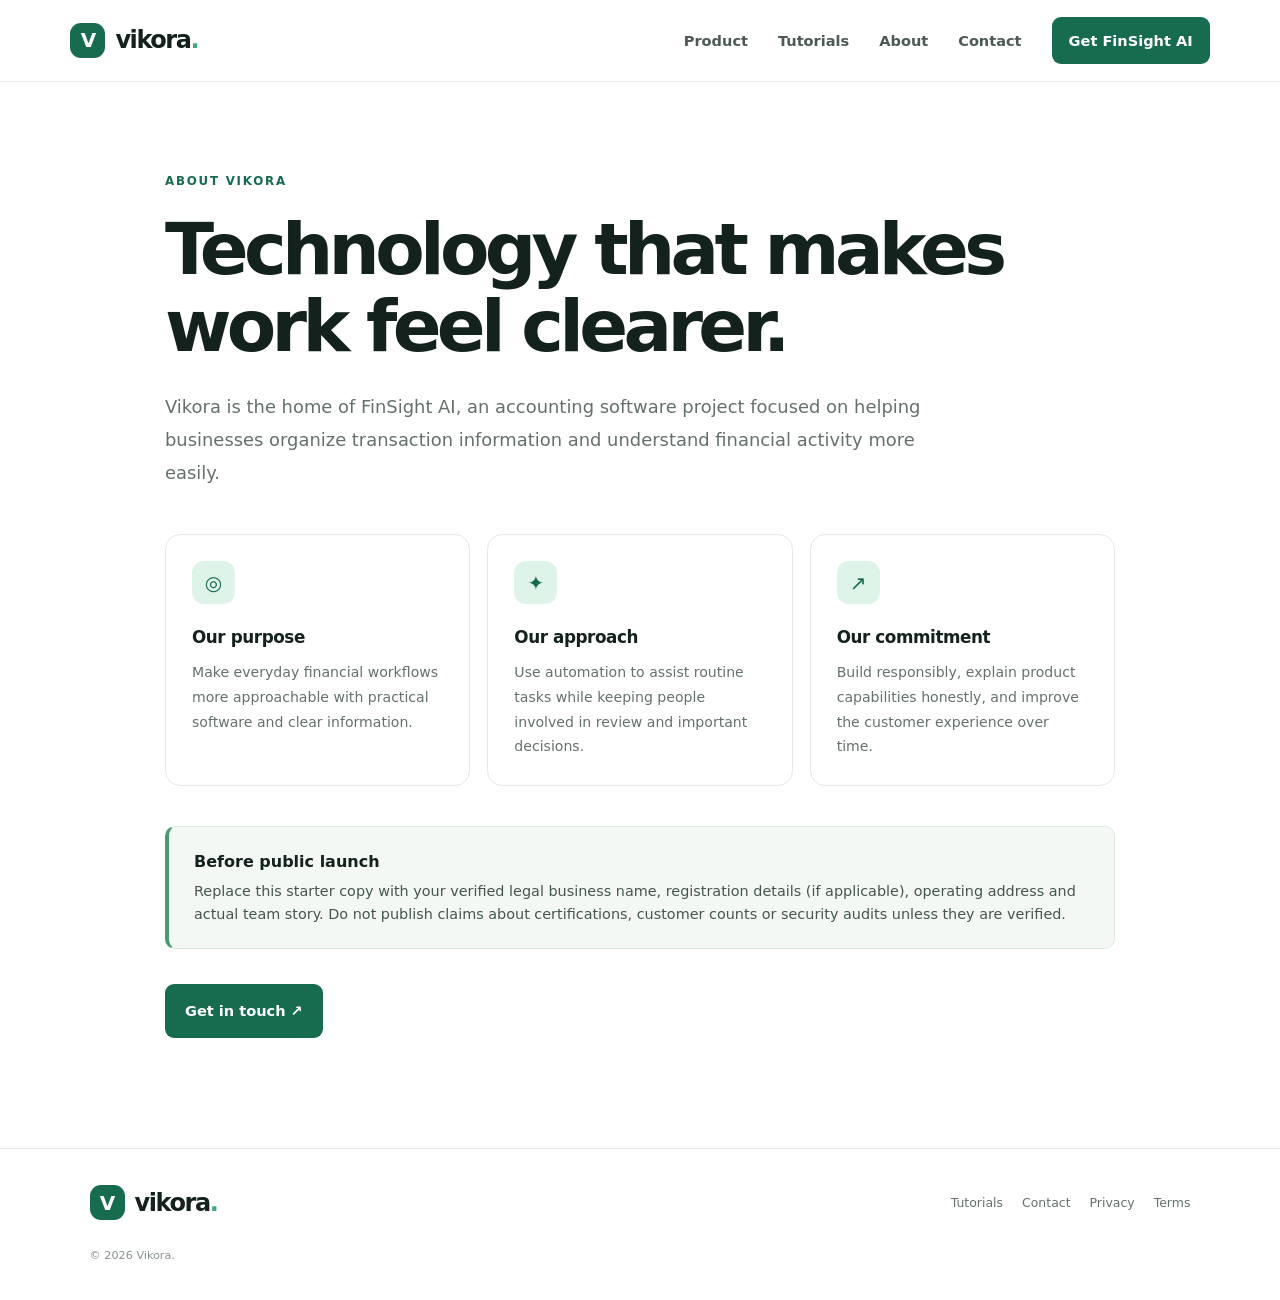
==== about.html @ 1344804c "Add files via upload" ====
<!doctype html><html lang="en"><head><meta charset="utf-8"><meta name="viewport" content="width=device-width,initial-scale=1"><title>About Vikora</title><link rel="stylesheet" href="styles.css"></head><body>
<header class="site-header"><a class="brand" href="index.html"><span class="brand-mark">V</span><span>vikora<span class="brand-dot">.</span></span></a><button class="menu-toggle" aria-label="Toggle navigation" aria-expanded="false">☰</button><nav class="nav"><a href="index.html#product">Product</a><a href="tutorial.html">Tutorials</a><a href="about.html">About</a><a href="contact.html">Contact</a><a class="nav-cta" href="index.html#download">Get FinSight AI</a></nav></header>
<main class="inner-page"><p class="eyebrow">ABOUT VIKORA</p><h1>Technology that makes work feel clearer.</h1><p class="lead">Vikora is the home of FinSight AI, an accounting software project focused on helping businesses organize transaction information and understand financial activity more easily.</p>
<div class="inner-grid"><article class="feature-card"><span class="feature-icon">◎</span><h3>Our purpose</h3><p>Make everyday financial workflows more approachable with practical software and clear information.</p></article><article class="feature-card"><span class="feature-icon">✦</span><h3>Our approach</h3><p>Use automation to assist routine tasks while keeping people involved in review and important decisions.</p></article><article class="feature-card"><span class="feature-icon">↗</span><h3>Our commitment</h3><p>Build responsibly, explain product capabilities honestly, and improve the customer experience over time.</p></article></div>
<div class="notice"><strong>Before public launch</strong><p>Replace this starter copy with your verified legal business name, registration details (if applicable), operating address and actual team story. Do not publish claims about certifications, customer counts or security audits unless they are verified.</p></div><a class="button primary" href="contact.html">Get in touch ↗</a></main><footer class="footer"><a class="brand" href="index.html"><span class="brand-mark">V</span><span>vikora<span class="brand-dot">.</span></span></a><div class="footer-links"><a href="tutorial.html">Tutorials</a><a href="contact.html">Contact</a><a href="privacy.html">Privacy</a><a href="terms.html">Terms</a></div><small>© <span id="year"></span> Vikora.</small></footer><script src="script.js"></script></body></html>
---- styles.css ----
:root{--ink:#14221e;--muted:#64716b;--green:#176c50;--mint:#dff4e9;--cream:#f8faf7;--line:#e3e9e4;--white:#fff;--gold:#f0c879}*{box-sizing:border-box}html{scroll-behavior:smooth}body{margin:0;font-family:Inter,ui-sans-serif,system-ui,-apple-system,BlinkMacSystemFont,"Segoe UI",sans-serif;color:var(--ink);background:#fff;line-height:1.6}a{color:inherit;text-decoration:none}.site-header{height:82px;display:flex;align-items:center;justify-content:space-between;padding:0 max(5.5vw,24px);border-bottom:1px solid #edf0ed;background:#fff;position:sticky;top:0;z-index:10}.brand{display:flex;align-items:center;gap:10px;font-weight:800;font-size:1.5rem;letter-spacing:-.06em}.brand-mark{width:35px;height:35px;background:var(--green);color:white;border-radius:11px;display:grid;place-items:center;font-size:1.25rem;letter-spacing:-.05em}.brand-dot{color:#45a77c}.nav{display:flex;align-items:center;gap:30px;font-size:.91rem;font-weight:600}.nav>a:not(.nav-cta){color:#4c5a53}.nav>a:hover,.footer-links a:hover{color:var(--green)}.nav-cta{background:var(--green);color:white;padding:12px 17px;border-radius:9px}.menu-toggle{display:none;border:0;background:none;font-size:1.5rem}.hero{padding:88px max(7vw,24px) 78px;display:grid;grid-template-columns:1.08fr .92fr;gap:6vw;align-items:center;background:radial-gradient(ellipse at 80% 20%,#eaf7ef 0,transparent 46%),linear-gradient(130deg,#fff 40%,#f7fbf7)}.eyebrow{font-size:.74rem;letter-spacing:.15em;font-weight:800;color:var(--green);margin:0 0 20px}.live-dot{display:inline-block;width:7px;height:7px;background:#4cb27e;border-radius:50%;margin-right:8px;box-shadow:0 0 0 4px #dff4e9}.hero h1{font-size:clamp(2.8rem,5vw,4.8rem);line-height:1.06;letter-spacing:-.065em;margin:0 0 25px;max-width:700px}.hero h1 span{color:var(--green)}.hero-text{font-size:1.08rem;color:var(--muted);max-width:590px;line-height:1.8}.hero-actions,.download-actions{display:flex;gap:12px;flex-wrap:wrap;margin:30px 0}.button{display:inline-flex;align-items:center;justify-content:center;gap:12px;border:1px solid transparent;padding:14px 19px;border-radius:9px;font-size:.91rem;font-weight:750;cursor:pointer;font-family:inherit}.primary{background:var(--green);color:#fff}.primary:hover,.nav-cta:hover{background:#10553e}.secondary{border-color:#d7e0d9;background:#fff;color:var(--ink)}.trust-row{display:flex;gap:18px;flex-wrap:wrap;font-size:.78rem;color:#64716b;margin-top:36px}.dashboard-wrap{position:relative;max-width:550px;width:100%;justify-self:center}.dashboard{padding:27px;border:1px solid #e0e9e2;background:rgba(255,255,255,.95);border-radius:22px;box-shadow:0 28px 70px #153c2515}.dash-top{display:flex;justify-content:space-between;align-items:flex-start;margin-bottom:23px}.dash-kicker{font-size:.62rem;color:#6c7a72;letter-spacing:.13em;font-weight:800}.dash-top h3{margin:5px 0 0;font-size:1.3rem;letter-spacing:-.04em}.dash-chip{font-size:.65rem;color:#68786f;background:#f0f5f1;border-radius:20px;padding:6px 9px}.metric-grid{display:grid;grid-template-columns:1fr 1fr;gap:13px}.metric{padding:17px;border:1px solid var(--line);border-radius:13px}.metric small,.metric em{display:block;color:var(--muted);font-size:.72rem}.metric strong{display:block;font-size:1.45rem;letter-spacing:-.04em;margin:7px 0}.metric em{font-style:normal;color:#47966e;font-size:.65rem}.chart-card{margin-top:15px;padding:17px;border:1px solid var(--line);border-radius:13px}.chart-heading{display:flex;justify-content:space-between;font-size:.78rem}.chart-heading span{color:var(--muted);font-size:.68rem}.bars{height:120px;display:flex;align-items:end;gap:12px;padding:12px 6px 0;border-bottom:1px solid var(--line)}.bars i{flex:1;border-radius:5px 5px 0 0;background:linear-gradient(#6fc49a,#d8f0e1);min-width:9px}.months{display:flex;justify-content:space-between;color:#88948d;font-size:.58rem;padding-top:7px}.review-row{display:flex;align-items:center;gap:12px;margin-top:14px;padding:14px;background:#f4faf6;border-radius:12px}.review-icon{width:30px;height:30px;display:grid;place-items:center;background:#d9f2e4;color:var(--green);border-radius:9px}.review-row strong,.review-row small{display:block}.review-row strong{font-size:.78rem}.review-row small{font-size:.66rem;color:var(--muted)}.arrow{margin-left:auto;color:var(--green)}.floating-note{position:absolute;right:-18px;bottom:27px;background:white;padding:13px 17px;display:flex;align-items:center;gap:11px;border-radius:13px;box-shadow:0 15px 35px #173c251a;border:1px solid var(--line)}.note-icon{background:#f8edcf;color:#9c7420;border-radius:9px;padding:8px}.floating-note strong,.floating-note small{display:block}.floating-note strong{font-size:.72rem}.floating-note small{font-size:.64rem;color:var(--muted)}.logo-strip{padding:25px 7vw;border-top:1px solid var(--line);border-bottom:1px solid var(--line);display:flex;justify-content:space-between;gap:25px;align-items:center;color:#64716b}.logo-strip>span{font-size:.65rem;letter-spacing:.13em;font-weight:800}.logo-strip>div{font-size:.88rem}.logo-strip b{padding:0 10px;color:#8bb9a0}.section{padding:100px max(7vw,24px)}.section-heading{text-align:center;max-width:720px;margin:0 auto 48px}.section-heading h2,.how-inner h2,.download-card h2{font-size:clamp(2rem,3.5vw,3.2rem);line-height:1.12;letter-spacing:-.055em;margin:0 0 18px}.section-heading>p:last-child{color:var(--muted);max-width:590px;margin:auto}.feature-grid{display:grid;grid-template-columns:repeat(4,1fr);gap:17px;max-width:1200px;margin:auto}.feature-card{padding:26px;border:1px solid var(--line);border-radius:15px;background:#fff}.feature-icon{width:43px;height:43px;display:grid;place-items:center;background:var(--mint);color:var(--green);border-radius:12px;font-size:1.25rem}.feature-card h3{font-size:1.05rem;margin:20px 0 9px;letter-spacing:-.025em}.feature-card p{font-size:.88rem;color:var(--muted);margin:0;line-height:1.75}.how-section{background:var(--cream);padding:90px max(7vw,24px)}.how-inner{max-width:1100px;margin:auto;display:grid;grid-template-columns:1fr 1fr;gap:10vw;align-items:center}.muted{color:var(--muted);line-height:1.8}.text-link{display:inline-block;margin-top:15px;color:var(--green);font-weight:800;font-size:.9rem}.steps{display:grid;gap:0}.step{display:flex;gap:20px;padding:23px 0;border-bottom:1px solid #dfe7e0}.step:first-child{border-top:1px solid #dfe7e0}.step>span{font-size:.75rem;font-weight:850;color:var(--green);padding-top:4px}.step h3{margin:0 0 5px;font-size:1.03rem}.step p{margin:0;color:var(--muted);font-size:.87rem}.download-section{padding:90px max(7vw,24px)}.download-card{max-width:1150px;margin:auto;background:#102e24;color:white;border-radius:22px;padding:55px;display:grid;grid-template-columns:1.4fr .6fr;gap:30px;align-items:center;overflow:hidden}.download-card .eyebrow{color:#9ee1bb}.download-card h2{max-width:600px}.download-card p:not(.eyebrow){color:#c6d9ce;max-width:590px}.download-card .secondary{background:transparent;color:white;border-color:#527364}.disclaimer{display:block;color:#a9c2b4;font-size:.72rem;max-width:590px}.download-symbol{text-align:center}.symbol-ring{width:130px;height:130px;border:1px solid #4b7662;border-radius:36px;display:grid;place-items:center;font-size:4rem;font-weight:800;letter-spacing:-.1em;margin:auto;position:relative;background:linear-gradient(145deg,#1d503d,#14392b)}.symbol-ring span{position:absolute;font-size:1.4rem;color:var(--gold);right:12px;top:8px}.download-symbol p{font-size:.68rem;letter-spacing:.16em;font-weight:800;margin:19px 0 0}.download-symbol small{color:#b6cec0}.cta-strip{padding:38px max(7vw,24px);background:#e5f5eb;display:flex;align-items:center;justify-content:space-between;gap:25px}.cta-strip h2{margin:0 0 6px;font-size:1.5rem;letter-spacing:-.04em}.cta-strip p{margin:0;color:var(--muted);font-size:.9rem}.light{background:white;border-color:#d4e5d9}.footer{padding:35px max(7vw,24px);display:flex;align-items:center;gap:25px;flex-wrap:wrap;border-top:1px solid var(--line)}.footer p{color:var(--muted);font-size:.78rem;margin:0}.footer-links{display:flex;gap:19px;margin-left:auto;font-size:.78rem;color:var(--muted)}.footer>small{width:100%;color:#87928b;font-size:.7rem}.inner-page{max-width:1000px;margin:auto;padding:90px 25px 110px;min-height:65vh}.inner-page h1{font-size:clamp(2.7rem,6vw,4.5rem);line-height:1.07;letter-spacing:-.065em;max-width:850px;margin:0 0 25px}.lead{font-size:1.12rem;line-height:1.85;color:var(--muted);max-width:790px;margin-bottom:45px}.inner-grid{display:grid;grid-template-columns:repeat(3,1fr);gap:17px;margin:40px 0}.notice{padding:22px 25px;background:#f3f8f4;border:1px solid #dce9df;border-left:4px solid #4a9a70;border-radius:10px;margin:35px 0;color:#45564c}.notice strong{color:var(--ink)}.notice p{margin:6px 0 0;font-size:.9rem}.tutorial-list{display:grid;gap:0;margin-top:45px}.tutorial-item{display:grid;grid-template-columns:65px 1fr;gap:25px;padding:30px 0;border-bottom:1px solid var(--line)}.tutorial-number{font-weight:850;font-size:1.1rem;color:var(--green)}.tutorial-item h2,.legal h2{margin:0 0 10px;font-size:1.35rem;letter-spacing:-.035em}.tutorial-item p,.tutorial-item li,.legal p{color:var(--muted);font-size:.94rem;line-height:1.8}.tutorial-item p{margin:0 0 10px}.contact-layout{display:grid;grid-template-columns:1fr .8fr;gap:8vw;max-width:1150px}.contact-detail{display:flex;gap:15px;align-items:center;margin:30px 0}.contact-detail>span{padding:12px;background:var(--mint);color:var(--green);border-radius:10px}.contact-detail p{margin:3px 0 0;color:var(--muted);font-size:.85rem}.contact-form{padding:28px;border:1px solid var(--line);border-radius:16px;box-shadow:0 10px 35px #152c1908;display:flex;flex-direction:column;gap:9px}.contact-form label{font-size:.83rem;font-weight:750;margin-top:8px}.contact-form input,.contact-form select,.contact-form textarea{width:100%;padding:12px;border:1px solid #d8e1da;border-radius:8px;font:inherit;background:white;color:var(--ink)}.contact-form input:focus,.contact-form select:focus,.contact-form textarea:focus{outline:2px solid #9ad3b2;border-color:var(--green)}.contact-form .button{margin-top:12px}.form-note{font-size:.72rem;color:var(--muted);margin:4px 0}.legal{max-width:850px}.legal h2{margin-top:32px}.legal p{margin-bottom:15px}@media(max-width:900px){.hero{grid-template-columns:1fr;padding-top:65px}.dashboard-wrap{margin-top:15px}.feature-grid{grid-template-columns:repeat(2,1fr)}.logo-strip{align-items:flex-start;flex-direction:column}.how-inner{gap:45px}.download-card{padding:38px;grid-template-columns:1fr .5fr}.contact-layout{gap:35px}}@media(max-width:650px){.site-header{height:70px}.menu-toggle{display:block}.nav{display:none;position:absolute;top:69px;left:0;right:0;padding:20px 24px;background:#fff;border-bottom:1px solid var(--line);flex-direction:column;align-items:stretch;gap:18px}.nav.open{display:flex}.nav-cta{text-align:center}.hero{padding:55px 22px}.hero h1{font-size:2.7rem}.trust-row{gap:10px;flex-direction:column}.dashboard{padding:17px}.floating-note{right:0;bottom:-24px}.section,.how-section,.download-section{padding:65px 22px}.feature-grid,.inner-grid{grid-template-columns:1fr}.how-inner{grid-template-columns:1fr}.download-card{padding:28px;grid-template-columns:1fr}.download-symbol{display:none}.cta-strip{align-items:flex-start;flex-direction:column;padding:30px 22px}.footer{padding:28px 22px}.footer-links{margin-left:0;flex-wrap:wrap}.inner-page{padding:60px 22px 75px}.inner-page h1{font-size:2.8rem}.contact-layout{grid-template-columns:1fr}.tutorial-item{grid-template-columns:35px 1fr;gap:12px}.metric strong{font-size:1.2rem}}
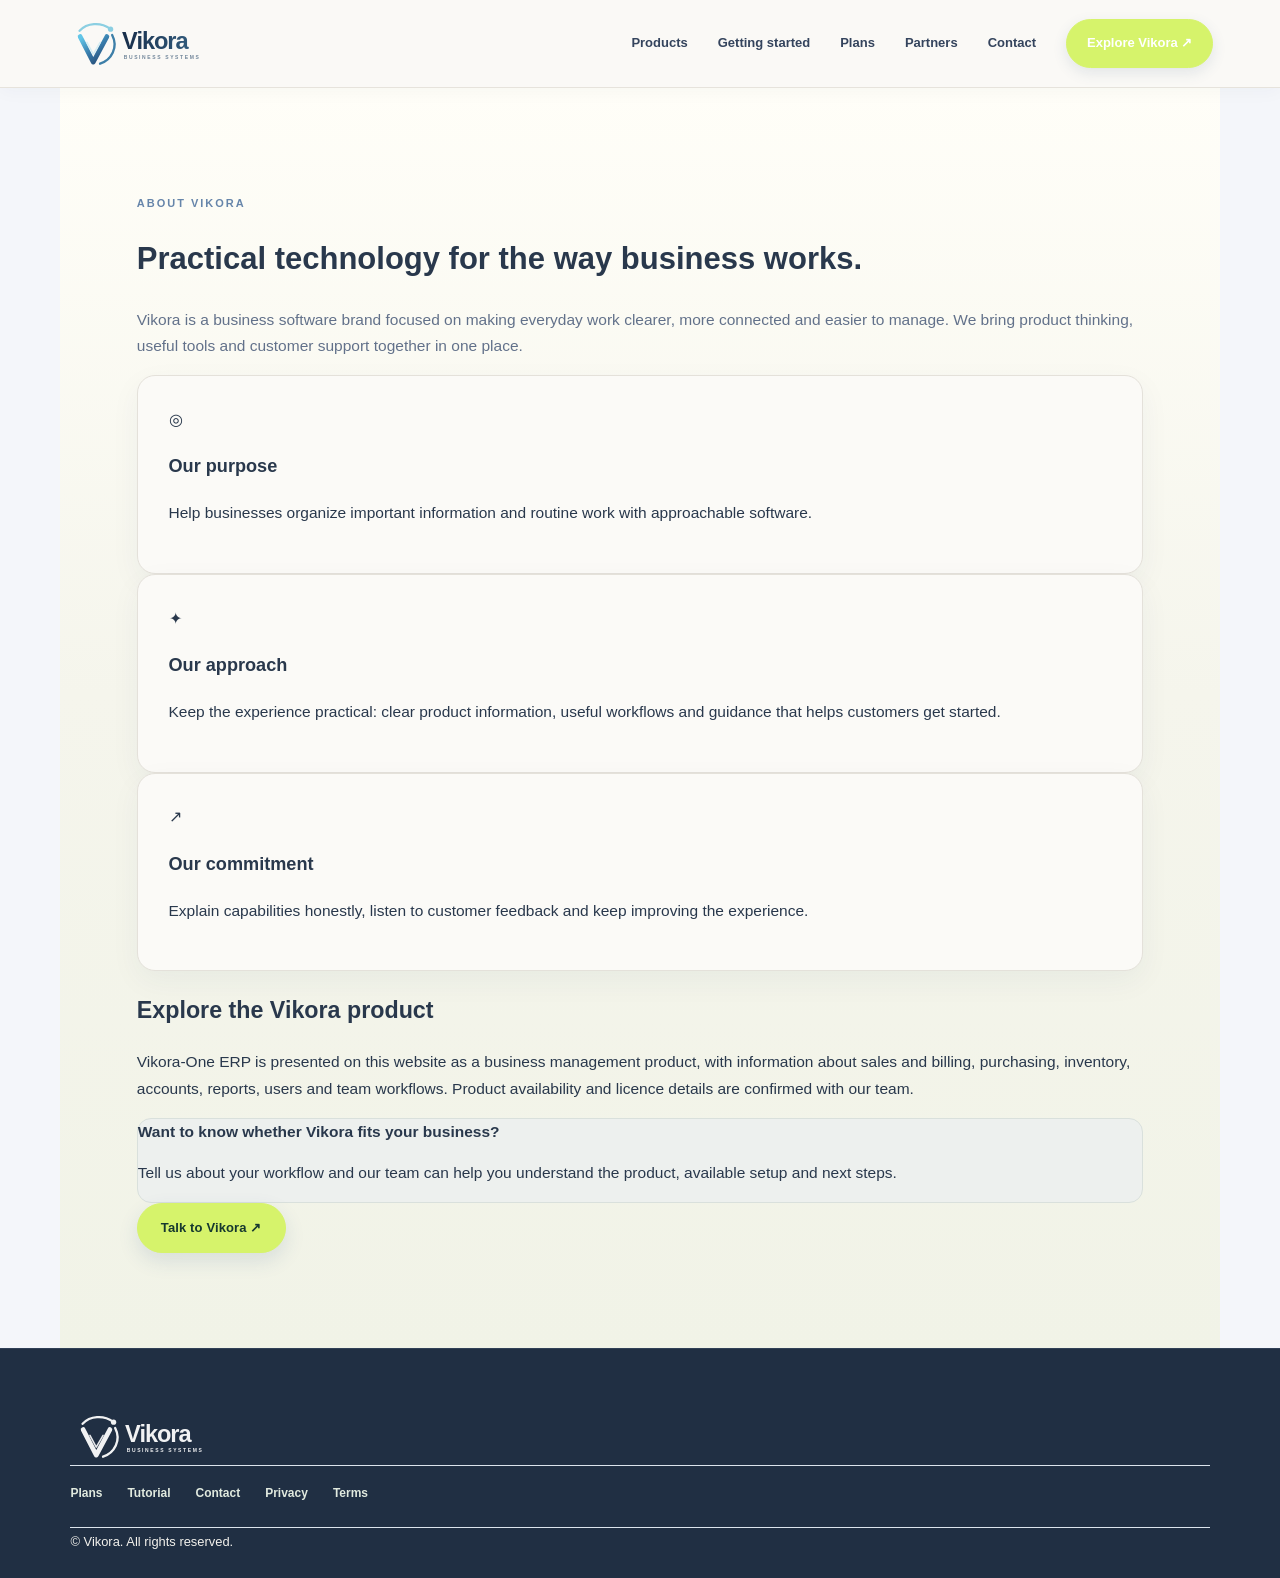
==== commit 6d384364: "Complete Vikora public About page" ====
--- a/about.html
+++ b/about.html
@@ -1,5 +1 @@
-<!doctype html><html lang="en"><head><meta charset="utf-8"><meta name="viewport" content="width=device-width,initial-scale=1"><title>About Vikora</title><link rel="stylesheet" href="styles.css"></head><body>
-<header class="site-header"><a class="brand" href="index.html"><span class="brand-mark">V</span><span>vikora<span class="brand-dot">.</span></span></a><button class="menu-toggle" aria-label="Toggle navigation" aria-expanded="false">☰</button><nav class="nav"><a href="index.html#product">Product</a><a href="tutorial.html">Tutorials</a><a href="about.html">About</a><a href="contact.html">Contact</a><a class="nav-cta" href="index.html#download">Get FinSight AI</a></nav></header>
-<main class="inner-page"><p class="eyebrow">ABOUT VIKORA</p><h1>Technology that makes work feel clearer.</h1><p class="lead">Vikora is the home of FinSight AI, an accounting software project focused on helping businesses organize transaction information and understand financial activity more easily.</p>
-<div class="inner-grid"><article class="feature-card"><span class="feature-icon">◎</span><h3>Our purpose</h3><p>Make everyday financial workflows more approachable with practical software and clear information.</p></article><article class="feature-card"><span class="feature-icon">✦</span><h3>Our approach</h3><p>Use automation to assist routine tasks while keeping people involved in review and important decisions.</p></article><article class="feature-card"><span class="feature-icon">↗</span><h3>Our commitment</h3><p>Build responsibly, explain product capabilities honestly, and improve the customer experience over time.</p></article></div>
-<div class="notice"><strong>Before public launch</strong><p>Replace this starter copy with your verified legal business name, registration details (if applicable), operating address and actual team story. Do not publish claims about certifications, customer counts or security audits unless they are verified.</p></div><a class="button primary" href="contact.html">Get in touch ↗</a></main><footer class="footer"><a class="brand" href="index.html"><span class="brand-mark">V</span><span>vikora<span class="brand-dot">.</span></span></a><div class="footer-links"><a href="tutorial.html">Tutorials</a><a href="contact.html">Contact</a><a href="privacy.html">Privacy</a><a href="terms.html">Terms</a></div><small>© <span id="year"></span> Vikora.</small></footer><script src="script.js"></script></body></html>+<!doctype html><html lang="en"><head><meta charset="utf-8"><meta name="viewport" content="width=device-width,initial-scale=1"><meta name="theme-color" content="#101D36"><meta name="description" content="Learn about Vikora, our business software vision, products and customer-first approach."><title>About Vikora | Business Software</title><link rel="icon" type="image/svg+xml" href="images/favicon.svg"><link rel="stylesheet" href="styles.css"></head><body><header class="site-header"><a class="brand brand-image" href="index.html" aria-label="Vikora home"><img src="images/vikora-logo.svg" alt="Vikora"></a><button class="menu-toggle" aria-label="Open menu" aria-expanded="false">☰</button><nav class="nav-links" aria-label="Main navigation"><a href="index.html#product">Products</a><a href="index.html#guide">Getting started</a><a href="index.html#plans">Plans</a><a href="index.html#franchise">Partners</a><a href="contact.html">Contact</a><a class="nav-cta" href="index.html#downloads">Explore Vikora ↗</a></nav></header><main class="inner-page"><p class="eyebrow">ABOUT VIKORA</p><h1>Practical technology for the way business works.</h1><p class="lead">Vikora is a business software brand focused on making everyday work clearer, more connected and easier to manage. We bring product thinking, useful tools and customer support together in one place.</p><div class="inner-grid"><article class="feature-card"><span class="feature-icon">◎</span><h3>Our purpose</h3><p>Help businesses organize important information and routine work with approachable software.</p></article><article class="feature-card"><span class="feature-icon">✦</span><h3>Our approach</h3><p>Keep the experience practical: clear product information, useful workflows and guidance that helps customers get started.</p></article><article class="feature-card"><span class="feature-icon">↗</span><h3>Our commitment</h3><p>Explain capabilities honestly, listen to customer feedback and keep improving the experience.</p></article></div><h2>Explore the Vikora product</h2><p>Vikora-One ERP is presented on this website as a business management product, with information about sales and billing, purchasing, inventory, accounts, reports, users and team workflows. Product availability and licence details are confirmed with our team.</p><div class="notice"><strong>Want to know whether Vikora fits your business?</strong><p>Tell us about your workflow and our team can help you understand the product, available setup and next steps.</p></div><a class="button button-lime" href="index.html#contact">Talk to Vikora ↗</a></main><footer class="footer"><a class="brand brand-image" href="index.html"><img src="images/vikora-logo.svg" alt="Vikora"></a><div class="footer-links"><a href="index.html#plans">Plans</a><a href="tutorial.html">Tutorial</a><a href="contact.html">Contact</a><a href="privacy.html">Privacy</a><a href="terms.html">Terms</a></div><small>© <span id="year"></span> Vikora. All rights reserved.</small></footer><script src="script.js"></script></body></html>
--- a/styles.css
+++ b/styles.css
@@ -1 +1,1251 @@
-:root{--ink:#14221e;--muted:#64716b;--green:#176c50;--mint:#dff4e9;--cream:#f8faf7;--line:#e3e9e4;--white:#fff;--gold:#f0c879}*{box-sizing:border-box}html{scroll-behavior:smooth}body{margin:0;font-family:Inter,ui-sans-serif,system-ui,-apple-system,BlinkMacSystemFont,"Segoe UI",sans-serif;color:var(--ink);background:#fff;line-height:1.6}a{color:inherit;text-decoration:none}.site-header{height:82px;display:flex;align-items:center;justify-content:space-between;padding:0 max(5.5vw,24px);border-bottom:1px solid #edf0ed;background:#fff;position:sticky;top:0;z-index:10}.brand{display:flex;align-items:center;gap:10px;font-weight:800;font-size:1.5rem;letter-spacing:-.06em}.brand-mark{width:35px;height:35px;background:var(--green);color:white;border-radius:11px;display:grid;place-items:center;font-size:1.25rem;letter-spacing:-.05em}.brand-dot{color:#45a77c}.nav{display:flex;align-items:center;gap:30px;font-size:.91rem;font-weight:600}.nav>a:not(.nav-cta){color:#4c5a53}.nav>a:hover,.footer-links a:hover{color:var(--green)}.nav-cta{background:var(--green);color:white;padding:12px 17px;border-radius:9px}.menu-toggle{display:none;border:0;background:none;font-size:1.5rem}.hero{padding:88px max(7vw,24px) 78px;display:grid;grid-template-columns:1.08fr .92fr;gap:6vw;align-items:center;background:radial-gradient(ellipse at 80% 20%,#eaf7ef 0,transparent 46%),linear-gradient(130deg,#fff 40%,#f7fbf7)}.eyebrow{font-size:.74rem;letter-spacing:.15em;font-weight:800;color:var(--green);margin:0 0 20px}.live-dot{display:inline-block;width:7px;height:7px;background:#4cb27e;border-radius:50%;margin-right:8px;box-shadow:0 0 0 4px #dff4e9}.hero h1{font-size:clamp(2.8rem,5vw,4.8rem);line-height:1.06;letter-spacing:-.065em;margin:0 0 25px;max-width:700px}.hero h1 span{color:var(--green)}.hero-text{font-size:1.08rem;color:var(--muted);max-width:590px;line-height:1.8}.hero-actions,.download-actions{display:flex;gap:12px;flex-wrap:wrap;margin:30px 0}.button{display:inline-flex;align-items:center;justify-content:center;gap:12px;border:1px solid transparent;padding:14px 19px;border-radius:9px;font-size:.91rem;font-weight:750;cursor:pointer;font-family:inherit}.primary{background:var(--green);color:#fff}.primary:hover,.nav-cta:hover{background:#10553e}.secondary{border-color:#d7e0d9;background:#fff;color:var(--ink)}.trust-row{display:flex;gap:18px;flex-wrap:wrap;font-size:.78rem;color:#64716b;margin-top:36px}.dashboard-wrap{position:relative;max-width:550px;width:100%;justify-self:center}.dashboard{padding:27px;border:1px solid #e0e9e2;background:rgba(255,255,255,.95);border-radius:22px;box-shadow:0 28px 70px #153c2515}.dash-top{display:flex;justify-content:space-between;align-items:flex-start;margin-bottom:23px}.dash-kicker{font-size:.62rem;color:#6c7a72;letter-spacing:.13em;font-weight:800}.dash-top h3{margin:5px 0 0;font-size:1.3rem;letter-spacing:-.04em}.dash-chip{font-size:.65rem;color:#68786f;background:#f0f5f1;border-radius:20px;padding:6px 9px}.metric-grid{display:grid;grid-template-columns:1fr 1fr;gap:13px}.metric{padding:17px;border:1px solid var(--line);border-radius:13px}.metric small,.metric em{display:block;color:var(--muted);font-size:.72rem}.metric strong{display:block;font-size:1.45rem;letter-spacing:-.04em;margin:7px 0}.metric em{font-style:normal;color:#47966e;font-size:.65rem}.chart-card{margin-top:15px;padding:17px;border:1px solid var(--line);border-radius:13px}.chart-heading{display:flex;justify-content:space-between;font-size:.78rem}.chart-heading span{color:var(--muted);font-size:.68rem}.bars{height:120px;display:flex;align-items:end;gap:12px;padding:12px 6px 0;border-bottom:1px solid var(--line)}.bars i{flex:1;border-radius:5px 5px 0 0;background:linear-gradient(#6fc49a,#d8f0e1);min-width:9px}.months{display:flex;justify-content:space-between;color:#88948d;font-size:.58rem;padding-top:7px}.review-row{display:flex;align-items:center;gap:12px;margin-top:14px;padding:14px;background:#f4faf6;border-radius:12px}.review-icon{width:30px;height:30px;display:grid;place-items:center;background:#d9f2e4;color:var(--green);border-radius:9px}.review-row strong,.review-row small{display:block}.review-row strong{font-size:.78rem}.review-row small{font-size:.66rem;color:var(--muted)}.arrow{margin-left:auto;color:var(--green)}.floating-note{position:absolute;right:-18px;bottom:27px;background:white;padding:13px 17px;display:flex;align-items:center;gap:11px;border-radius:13px;box-shadow:0 15px 35px #173c251a;border:1px solid var(--line)}.note-icon{background:#f8edcf;color:#9c7420;border-radius:9px;padding:8px}.floating-note strong,.floating-note small{display:block}.floating-note strong{font-size:.72rem}.floating-note small{font-size:.64rem;color:var(--muted)}.logo-strip{padding:25px 7vw;border-top:1px solid var(--line);border-bottom:1px solid var(--line);display:flex;justify-content:space-between;gap:25px;align-items:center;color:#64716b}.logo-strip>span{font-size:.65rem;letter-spacing:.13em;font-weight:800}.logo-strip>div{font-size:.88rem}.logo-strip b{padding:0 10px;color:#8bb9a0}.section{padding:100px max(7vw,24px)}.section-heading{text-align:center;max-width:720px;margin:0 auto 48px}.section-heading h2,.how-inner h2,.download-card h2{font-size:clamp(2rem,3.5vw,3.2rem);line-height:1.12;letter-spacing:-.055em;margin:0 0 18px}.section-heading>p:last-child{color:var(--muted);max-width:590px;margin:auto}.feature-grid{display:grid;grid-template-columns:repeat(4,1fr);gap:17px;max-width:1200px;margin:auto}.feature-card{padding:26px;border:1px solid var(--line);border-radius:15px;background:#fff}.feature-icon{width:43px;height:43px;display:grid;place-items:center;background:var(--mint);color:var(--green);border-radius:12px;font-size:1.25rem}.feature-card h3{font-size:1.05rem;margin:20px 0 9px;letter-spacing:-.025em}.feature-card p{font-size:.88rem;color:var(--muted);margin:0;line-height:1.75}.how-section{background:var(--cream);padding:90px max(7vw,24px)}.how-inner{max-width:1100px;margin:auto;display:grid;grid-template-columns:1fr 1fr;gap:10vw;align-items:center}.muted{color:var(--muted);line-height:1.8}.text-link{display:inline-block;margin-top:15px;color:var(--green);font-weight:800;font-size:.9rem}.steps{display:grid;gap:0}.step{display:flex;gap:20px;padding:23px 0;border-bottom:1px solid #dfe7e0}.step:first-child{border-top:1px solid #dfe7e0}.step>span{font-size:.75rem;font-weight:850;color:var(--green);padding-top:4px}.step h3{margin:0 0 5px;font-size:1.03rem}.step p{margin:0;color:var(--muted);font-size:.87rem}.download-section{padding:90px max(7vw,24px)}.download-card{max-width:1150px;margin:auto;background:#102e24;color:white;border-radius:22px;padding:55px;display:grid;grid-template-columns:1.4fr .6fr;gap:30px;align-items:center;overflow:hidden}.download-card .eyebrow{color:#9ee1bb}.download-card h2{max-width:600px}.download-card p:not(.eyebrow){color:#c6d9ce;max-width:590px}.download-card .secondary{background:transparent;color:white;border-color:#527364}.disclaimer{display:block;color:#a9c2b4;font-size:.72rem;max-width:590px}.download-symbol{text-align:center}.symbol-ring{width:130px;height:130px;border:1px solid #4b7662;border-radius:36px;display:grid;place-items:center;font-size:4rem;font-weight:800;letter-spacing:-.1em;margin:auto;position:relative;background:linear-gradient(145deg,#1d503d,#14392b)}.symbol-ring span{position:absolute;font-size:1.4rem;color:var(--gold);right:12px;top:8px}.download-symbol p{font-size:.68rem;letter-spacing:.16em;font-weight:800;margin:19px 0 0}.download-symbol small{color:#b6cec0}.cta-strip{padding:38px max(7vw,24px);background:#e5f5eb;display:flex;align-items:center;justify-content:space-between;gap:25px}.cta-strip h2{margin:0 0 6px;font-size:1.5rem;letter-spacing:-.04em}.cta-strip p{margin:0;color:var(--muted);font-size:.9rem}.light{background:white;border-color:#d4e5d9}.footer{padding:35px max(7vw,24px);display:flex;align-items:center;gap:25px;flex-wrap:wrap;border-top:1px solid var(--line)}.footer p{color:var(--muted);font-size:.78rem;margin:0}.footer-links{display:flex;gap:19px;margin-left:auto;font-size:.78rem;color:var(--muted)}.footer>small{width:100%;color:#87928b;font-size:.7rem}.inner-page{max-width:1000px;margin:auto;padding:90px 25px 110px;min-height:65vh}.inner-page h1{font-size:clamp(2.7rem,6vw,4.5rem);line-height:1.07;letter-spacing:-.065em;max-width:850px;margin:0 0 25px}.lead{font-size:1.12rem;line-height:1.85;color:var(--muted);max-width:790px;margin-bottom:45px}.inner-grid{display:grid;grid-template-columns:repeat(3,1fr);gap:17px;margin:40px 0}.notice{padding:22px 25px;background:#f3f8f4;border:1px solid #dce9df;border-left:4px solid #4a9a70;border-radius:10px;margin:35px 0;color:#45564c}.notice strong{color:var(--ink)}.notice p{margin:6px 0 0;font-size:.9rem}.tutorial-list{display:grid;gap:0;margin-top:45px}.tutorial-item{display:grid;grid-template-columns:65px 1fr;gap:25px;padding:30px 0;border-bottom:1px solid var(--line)}.tutorial-number{font-weight:850;font-size:1.1rem;color:var(--green)}.tutorial-item h2,.legal h2{margin:0 0 10px;font-size:1.35rem;letter-spacing:-.035em}.tutorial-item p,.tutorial-item li,.legal p{color:var(--muted);font-size:.94rem;line-height:1.8}.tutorial-item p{margin:0 0 10px}.contact-layout{display:grid;grid-template-columns:1fr .8fr;gap:8vw;max-width:1150px}.contact-detail{display:flex;gap:15px;align-items:center;margin:30px 0}.contact-detail>span{padding:12px;background:var(--mint);color:var(--green);border-radius:10px}.contact-detail p{margin:3px 0 0;color:var(--muted);font-size:.85rem}.contact-form{padding:28px;border:1px solid var(--line);border-radius:16px;box-shadow:0 10px 35px #152c1908;display:flex;flex-direction:column;gap:9px}.contact-form label{font-size:.83rem;font-weight:750;margin-top:8px}.contact-form input,.contact-form select,.contact-form textarea{width:100%;padding:12px;border:1px solid #d8e1da;border-radius:8px;font:inherit;background:white;color:var(--ink)}.contact-form input:focus,.contact-form select:focus,.contact-form textarea:focus{outline:2px solid #9ad3b2;border-color:var(--green)}.contact-form .button{margin-top:12px}.form-note{font-size:.72rem;color:var(--muted);margin:4px 0}.legal{max-width:850px}.legal h2{margin-top:32px}.legal p{margin-bottom:15px}@media(max-width:900px){.hero{grid-template-columns:1fr;padding-top:65px}.dashboard-wrap{margin-top:15px}.feature-grid{grid-template-columns:repeat(2,1fr)}.logo-strip{align-items:flex-start;flex-direction:column}.how-inner{gap:45px}.download-card{padding:38px;grid-template-columns:1fr .5fr}.contact-layout{gap:35px}}@media(max-width:650px){.site-header{height:70px}.menu-toggle{display:block}.nav{display:none;position:absolute;top:69px;left:0;right:0;padding:20px 24px;background:#fff;border-bottom:1px solid var(--line);flex-direction:column;align-items:stretch;gap:18px}.nav.open{display:flex}.nav-cta{text-align:center}.hero{padding:55px 22px}.hero h1{font-size:2.7rem}.trust-row{gap:10px;flex-direction:column}.dashboard{padding:17px}.floating-note{right:0;bottom:-24px}.section,.how-section,.download-section{padding:65px 22px}.feature-grid,.inner-grid{grid-template-columns:1fr}.how-inner{grid-template-columns:1fr}.download-card{padding:28px;grid-template-columns:1fr}.download-symbol{display:none}.cta-strip{align-items:flex-start;flex-direction:column;padding:30px 22px}.footer{padding:28px 22px}.footer-links{margin-left:0;flex-wrap:wrap}.inner-page{padding:60px 22px 75px}.inner-page h1{font-size:2.8rem}.contact-layout{grid-template-columns:1fr}.tutorial-item{grid-template-columns:35px 1fr;gap:12px}.metric strong{font-size:1.2rem}}+:root{--ink:#172223;--muted:#647071;--cream:#f5f4ed;--paper:#fffefa;--lime:#d5f36b;--line:#e5e6dd;--orange:#f49a67}*{box-sizing:border-box}html{scroll-behavior:smooth}body{margin:0;background:var(--cream);color:var(--ink);font-family:'DM Sans',sans-serif;font-size:15px;line-height:1.6}a{color:inherit;text-decoration:none}button,input,select,textarea{font:inherit}.site-header{height:82px;max-width:1240px;padding:0 36px;margin:auto;display:flex;align-items:center;justify-content:space-between}.brand{font:800 25px Manrope,sans-serif;letter-spacing:-1.7px;display:flex;align-items:center;gap:8px}.brand-mark{height:29px;width:29px;border-radius:9px;background:var(--lime);display:grid;place-items:center;font:800 20px Manrope;color:var(--ink);transform:rotate(-5deg)}.brand-dot{color:#93b52f;margin-left:-8px}.nav-links{display:flex;align-items:center;gap:34px;font-size:13px;font-weight:600}.nav-links>a:not(.nav-cta):hover,.footer a:hover{color:#779420}.nav-cta{padding:11px 17px;border:1px solid #cbd0c0;border-radius:4px}.nav-cta span,.button span{margin-left:10px}.menu-toggle{display:none;border:0;background:none;font-size:24px}.hero{min-height:670px;max-width:1440px;margin:auto;padding:90px max(calc((100% - 1168px)/2),7.5%) 76px;display:grid;grid-template-columns:1fr 1.08fr;align-items:center;position:relative;overflow:hidden;background:#eef0e5}.eyebrow{font-size:10px;font-weight:700;letter-spacing:1.7px;display:flex;align-items:center;gap:9px}.pulse{background:#93b52f;width:7px;height:7px;border-radius:50%;box-shadow:0 0 0 4px #93b52f26}.hero h1,.section h2,.manifesto h2,.download-section h2,.payment-section h2,.contact-section h2{font:600 clamp(48px,5.2vw,72px)/1.05 Manrope,sans-serif;letter-spacing:-4px;margin:24px 0 18px}.hero h1 em,.section h2 em,.manifesto h2 em,.download-section h2 em,.payment-section h2 em,.contact-section h2 em{font-style:normal;color:#829c36}.hero-lede{max-width:410px;color:#5c6867;font-size:16px;line-height:1.8}.hero-actions{display:flex;align-items:center;gap:27px;margin-top:31px}.button{min-height:49px;padding:0 20px;border-radius:4px;border:1px solid transparent;display:inline-flex;align-items:center;justify-content:center;font-size:12px;font-weight:700;cursor:pointer;transition:transform .2s,background .2s}.button:hover{transform:translateY(-2px)}.button-lime{background:var(--lime);color:var(--ink)}.button-lime:hover{background:#c6e757}.button-outline{border-color:#b9c0b9;background:transparent}.button-outline:hover{background:#f1f3e8}.text-link{font-size:12px;font-weight:700}.play{display:inline-grid;place-items:center;margin-right:8px;width:28px;height:28px;border:1px solid #bdc5b6;border-radius:50%;font-size:8px}.trust-note{display:flex;align-items:center;gap:12px;color:#7b8580;font-size:10px;margin-top:43px}.avatar-stack{display:flex}.avatar-stack i{font-style:normal;width:24px;height:24px;border-radius:50%;border:2px solid #eef0e5;background:#d9a982;color:#fff;display:grid;place-items:center;font-size:10px;margin-left:-5px}.avatar-stack i:nth-child(2){background:#687b65}.avatar-stack i:nth-child(3){background:#e3ba54}.hero-art{height:470px;position:relative;display:grid;place-items:center}.sun-disc{position:absolute;width:330px;height:330px;border-radius:50%;background:#e7b18a;right:10%;top:12%;opacity:.92}.orbit{position:absolute;border:1px solid #cbd0c0;border-radius:50%;transform:rotate(-25deg)}.orbit-one{width:470px;height:320px}.orbit-two{width:390px;height:455px;transform:rotate(38deg)}.product-window{z-index:1;width:min(410px,90%);height:315px;background:var(--paper);border-radius:9px;box-shadow:0 25px 70px #22302a2b;transform:rotate(-3deg);overflow:hidden}.window-top{height:35px;background:#f7f7f1;border-bottom:1px solid #eceee7;display:flex;align-items:center;justify-content:space-between;padding:0 13px;font-size:9px;color:#87908b}.window-dots{color:#d7a181;font-size:8px;letter-spacing:2px}.window-content{display:flex;height:calc(100% - 35px)}.window-content aside{width:43px;border-right:1px solid #edf0e8;display:flex;align-items:center;flex-direction:column;gap:20px;padding-top:13px;color:#909994;font-size:13px}.side-brand{width:23px;height:23px;background:var(--lime);border-radius:7px;display:grid;place-items:center;color:var(--ink);font-weight:800;font-size:16px;margin-bottom:5px}.workspace{padding:20px 23px;flex:1}.workspace>small{font-size:7px;letter-spacing:1px;color:#a0a8a0}.workspace h3{font:700 22px/1.2 Manrope;letter-spacing:-.8px;margin:7px 0 2px}.workspace h3 span{color:#a7c73c;font-size:16px}.workspace p{font-size:9px;color:#89918a;margin:0 0 15px}.progress{background:#f4f5ed;padding:10px 11px;border-radius:4px;margin-bottom:11px}.progress div{display:flex;justify-content:space-between;font-size:8px;margin-bottom:7px}.progress div b{font-size:9px}.progress i{display:block;height:4px;background:#e1e5d5;border-radius:4px}.progress u{display:block;width:72%;height:4px;background:#a9c741;border-radius:4px}.task-row{height:30px;border-bottom:1px solid #edf0e8;display:flex;align-items:center;gap:8px;font-size:8px}.task-check,.task-empty{width:12px;height:12px;border:1px solid #c8d08c;border-radius:50%;display:grid;place-items:center;color:#7b9824;font-size:8px}.task-tag{margin-left:auto;background:#eef5d4;border-radius:8px;padding:2px 6px;color:#77912d;font-size:7px}.muted{color:#77817c}.muted>span:last-child{margin-left:auto}.floating-card{position:absolute;z-index:2;background:#fffefa;box-shadow:0 10px 35px #26322c18;border-radius:6px;padding:12px;display:flex;align-items:center;gap:10px;min-width:195px}.floating-card b,.floating-card small{display:block}.floating-card b{font-size:10px}.floating-card small{font-size:8px;color:#89918a}.mini-icon,.spark{width:27px;height:27px;display:grid;place-items:center;border-radius:7px;background:#f0f5d8;color:#829c36}.card-check{margin-left:auto;color:#7b9824;font-size:12px}.card-top{right:1%;top:9%}.card-bottom{left:0;bottom:9%}.arrow{margin-left:auto;font-size:14px}.tiny-star{position:absolute;color:#819b3b}.star-a{top:17%;left:10%;font-size:22px}.star-b{right:6%;bottom:18%;font-size:16px}.scroll-cue{position:absolute;left:max(calc((100% - 1168px)/2),7.5%);bottom:22px;font-size:8px;font-weight:700;letter-spacing:1.4px;color:#87908a;display:flex;align-items:center;gap:10px}.scroll-cue span{width:23px;height:1px;background:#a6b09e}.proof-strip{padding:23px 8%;display:flex;justify-content:center;gap:60px;align-items:center;background:#e4e7d9;color:#7e8880}.proof-strip>span{font-size:9px;letter-spacing:1.4px;font-weight:700}.proof-strip div{display:flex;gap:52px;color:#35413e;font:600 14px Manrope}.section{max-width:1168px;margin:auto;padding:112px 30px}.section-heading{display:flex;justify-content:space-between;align-items:end;margin-bottom:46px}.section h2,.download-section h2,.payment-section h2,.contact-section h2{font-size:52px;letter-spacing:-2.8px;margin:15px 0 0}.dark-eyebrow{color:#87933e}.section-heading>p{max-width:330px;color:#6d7874;margin:0 0 4px;line-height:1.8;font-size:13px}.guide-grid{display:grid;grid-template-columns:repeat(3,1fr);gap:15px}.guide-card{background:#fffefa;min-height:280px;padding:27px 26px;border:1px solid #e8e9df;position:relative}.guide-feature{background:#e8ecd9}.step-label{font-size:10px;color:#97a441;font-weight:700;letter-spacing:1px}.step-label span{color:#929b90;margin-left:9px;font-size:8px}.guide-icon{position:absolute;right:25px;top:23px;width:36px;height:36px;border-radius:50%;display:grid;place-items:center;font-size:17px}.icon-setup{background:#d9e99d}.icon-flow{background:#f6e0d0;color:#bd7a55}.icon-move{background:#e1e7de;color:#6e8a6f}.guide-card h3{font:700 18px Manrope;letter-spacing:-.5px;margin:54px 0 9px}.guide-card p{font-size:12px;color:#74807a;line-height:1.8;min-height:62px}.guide-card>a{display:inline-block;margin-top:10px;font-size:10px;font-weight:700;border-bottom:1px solid #b7c48f;padding-bottom:4px}.guide-card>a span{margin-left:9px}.guide-foot{margin:22px auto 0;text-align:center;font-size:11px;color:#83905f}.guide-foot span{color:#9ab43f;margin-right:5px}.manifesto{min-height:490px;background:#182526;color:white;position:relative;display:flex;align-items:center;justify-content:center;overflow:hidden;padding:70px 10%}.manifesto-content{z-index:1;width:min(600px,75%);text-align:center}.manifesto .eyebrow{justify-content:center;color:#b2c774}.manifesto h2{font-size:49px;letter-spacing:-2.6px;margin:18px 0}.manifesto h2 em{color:var(--lime)}.manifesto p{color:#bcc7bf;max-width:535px;margin:0 auto 23px;font-size:13px;line-height:1.9}.light-link{font-size:11px;font-weight:700;border-bottom:1px solid #65745f;padding-bottom:5px}.light-link span{margin-left:9px}.manifesto-orb{position:absolute;width:500px;height:500px;border-radius:50%;background:radial-gradient(circle at 40% 45%,#7c974140,#182526 70%);left:-140px;top:-145px}.manifesto-stamp{position:absolute;right:12%;bottom:65px;border:1px solid #667466;border-radius:50%;width:103px;height:103px;display:grid;place-content:center;text-align:center;font:700 9px/1.4 Manrope;letter-spacing:1px;transform:rotate(12deg);color:#ced8c4}.manifesto-stamp span{font-size:16px;color:var(--lime)}.plans-section{padding-top:112px;padding-bottom:106px}.plans-heading{margin-bottom:40px}.plan-grid{display:grid;grid-template-columns:repeat(3,1fr);gap:15px}.plan-card{position:relative;background:#fffefa;border:1px solid #e6e8dd;padding:25px 25px 24px;min-height:380px}.plan-highlight{background:#edf2df;border-color:#dce5c7}.popular{position:absolute;top:-11px;right:17px;background:var(--lime);font-size:8px;letter-spacing:.8px;font-weight:700;padding:5px 9px}.plan-top{display:flex;align-items:center;gap:10px}.plan-icon{width:30px;height:30px;border-radius:8px;background:#f1f3e7;display:grid;place-items:center;color:#849d39}.plan-kicker{font-size:8px;font-weight:700;letter-spacing:1.3px;color:#8e9991}.plan-card h3{font:700 22px Manrope;margin:17px 0 4px}.plan-desc{font-size:11px;color:#7a8580;min-height:37px;margin:0}.price{font:700 25px Manrope;letter-spacing:-1px;margin:14px 0 15px}.price small{font:400 10px 'DM Sans';letter-spacing:0;color:#838d86}.plan-card ul{list-style:none;padding:14px 0 0;border-top:1px solid #e7e9df;margin:0 0 20px}.plan-card li{font-size:10px;color:#58645e;margin:8px 0}.plan-card li:before{content:'✓';color:#88a236;margin-right:8px}.plan-card .button{width:100%;min-height:43px}.plan-note{text-align:center;font-size:10px;color:#818b84;margin-top:24px}.plan-note a{text-decoration:underline;text-underline-offset:3px}.download-section{background:#1d2a29;color:white;min-height:430px;padding:74px max(calc((100% - 1110px)/2),8%);display:grid;grid-template-columns:1fr 1fr;align-items:center;overflow:hidden}.download-section .eyebrow,.contact-section .eyebrow{color:#b7ca73}.download-section h2{font-size:50px;margin:17px 0}.download-section h2 em{color:var(--lime)}.download-copy>p{color:#b9c4bf;font-size:13px;max-width:360px;margin:0 0 25px}.download-copy>small{display:block;color:#96a49c;font-size:9px;margin-top:12px}.download-art{position:relative;height:300px;display:grid;place-items:center}.download-ring{position:absolute;border:1px solid #71807866;border-radius:50%;transform:rotate(-30deg)}.ring-outer{width:390px;height:235px}.ring-inner{width:295px;height:320px;transform:rotate(35deg)}.download-symbol{width:155px;height:155px;border-radius:45px;background:var(--lime);display:grid;place-items:center;color:#26312b;font:800 96px Manrope;letter-spacing:-10px;transform:rotate(-8deg);box-shadow:0 22px 55px #0b151c88}.download-symbol span{color:#91aa3d}.download-label{position:absolute;font-size:8px;letter-spacing:1px;font-weight:700;color:#d4dfcb}.label-one{top:39px;left:4%}.label-two{bottom:38px;right:4%;text-align:right}.payment-section{max-width:1168px;margin:auto;padding:90px 30px;display:grid;grid-template-columns:70px 1fr auto;gap:28px;align-items:center}.payment-icon{width:54px;height:54px;border-radius:50%;background:#e8edda;display:grid;place-items:center;color:#829b3d;font-size:22px}.payment-section h2{font-size:43px;margin:14px 0 10px}.payment-section p{max-width:500px;color:#6e7a74;font-size:12px;line-height:1.8;margin:0}.payment-section>.button{align-self:center}.contact-section{background:#e8ebdf;padding:94px max(calc((100% - 1108px)/2),8%);display:grid;grid-template-columns:1fr 1fr;gap:95px;align-items:start}.contact-section h2{font-size:53px}.contact-section h2 em{color:#829b3d}.contact-copy>p{max-width:350px;color:#68746f;font-size:13px;line-height:1.85;margin:20px 0}.contact-email{font:600 14px Manrope;border-bottom:1px solid #aab59d;padding-bottom:6px}.contact-email span{margin-left:10px;color:#829b3d}.contact-form{background:#fffefa;padding:26px 27px;border:1px solid #e2e5d9}.contact-form label{display:block;font-size:10px;font-weight:700;margin-bottom:13px}.contact-form input,.contact-form select,.contact-form textarea{display:block;width:100%;margin-top:6px;border:1px solid #e2e6dc;background:#fffefa;border-radius:3px;padding:10px 11px;font-size:11px;color:#34403c;outline:none}.contact-form input:focus,.contact-form select:focus,.contact-form textarea:focus{border-color:#9bb345}.contact-form input::placeholder,.contact-form textarea::placeholder{color:#a4ada5}.contact-form textarea{resize:vertical}.contact-form .button{width:100%;margin-top:2px}.form-note{text-align:center;color:#9aa39b;font-size:9px;margin:9px 0 0}.footer{max-width:1240px;margin:auto;padding:48px 36px 20px}.footer-brand{width:max-content}.footer>p{font-size:11px;color:#818b84;margin:9px 0 24px}.footer-links{display:flex;gap:25px;font-size:10px;font-weight:600;padding:17px 0 23px;border-top:1px solid #e0e3d9;border-bottom:1px solid #e0e3d9}.footer-bottom{padding-top:15px;display:flex;justify-content:space-between;color:#969f97;font-size:9px}.footer-bottom>div{display:flex;gap:19px}.footer-bottom>a:last-child{letter-spacing:1px;font-size:8px;font-weight:700;color:#627064}
+@media(max-width:800px){.site-header{height:68px;padding:0 22px}.menu-toggle{display:block}.nav-links{display:none;position:absolute;top:62px;left:12px;right:12px;z-index:10;background:#fffefa;padding:20px;box-shadow:0 12px 30px #15221d20;align-items:stretch;gap:17px;flex-direction:column}.nav-links.open{display:flex}.nav-cta{text-align:center}.hero{padding:66px 8% 72px;grid-template-columns:1fr;gap:20px}.hero h1{font-size:58px}.hero-art{height:400px}.scroll-cue{left:8%}.proof-strip{padding:20px 7%;display:block;text-align:center}.proof-strip div{justify-content:center;gap:24px;margin-top:10px;flex-wrap:wrap;font-size:12px}.section{padding:78px 7%}.section-heading{align-items:start;gap:18px;flex-direction:column}.section-heading>p{max-width:500px}.guide-grid,.plan-grid{grid-template-columns:1fr}.guide-card{min-height:250px}.guide-card p{min-height:auto}.plan-card{min-height:auto}.manifesto{padding:75px 8%;min-height:440px}.manifesto-content{width:100%}.manifesto-stamp{opacity:.4;right:5%;bottom:15px}.download-section{padding:62px 8%;grid-template-columns:1fr}.download-art{height:260px}.payment-section{padding:70px 8%;grid-template-columns:55px 1fr;gap:16px}.payment-section>.button{grid-column:2;justify-self:start}.contact-section{padding:70px 8%;grid-template-columns:1fr;gap:35px}.footer{padding:38px 7% 18px}}
+@media(max-width:480px){.hero h1{font-size:48px;letter-spacing:-2.5px}.hero-actions{gap:17px;flex-wrap:wrap}.hero-art{height:330px;margin:0 -8%}.sun-disc{width:260px;height:260px;right:7%}.product-window{height:275px;width:88%}.workspace{padding:15px}.card-top{right:1%;top:2%;transform:scale(.85);transform-origin:right top}.card-bottom{left:0;bottom:1%;transform:scale(.85);transform-origin:left bottom}.orbit-one{width:340px;height:250px}.orbit-two{width:300px;height:350px}.section h2,.download-section h2,.contact-section h2{font-size:44px;letter-spacing:-2px}.manifesto h2{font-size:38px;letter-spacing:-1.8px}.manifesto p{font-size:12px}.proof-strip div{gap:12px}.proof-strip>span{font-size:8px}.payment-section h2{font-size:36px}.footer-links{gap:14px;flex-wrap:wrap}.footer-bottom{gap:12px;flex-wrap:wrap}.footer-bottom>div{order:3;width:100%}.download-label{font-size:7px}.label-one{left:0}.label-two{right:0}}
+.checkout-section{background:#edf0e5;padding:70px 24px}.checkout-section[hidden]{display:none}.checkout-box{max-width:520px;margin:auto;background:#fffefa;border:1px solid #e2e6da;padding:34px}.checkout-box h2{font:600 42px Manrope;letter-spacing:-2px;margin:14px 0}.checkout-box h2 em{font-style:normal;color:#829c36}.checkout-intro{font-size:13px;color:#6d7874;margin:0 0 24px}.checkout-box label{display:block;font-size:11px;font-weight:700;margin-bottom:15px}.checkout-box input{display:block;width:100%;margin-top:6px;border:1px solid #e2e6dc;background:#fffefa;border-radius:3px;padding:11px;font-size:12px;color:#34403c}.payment-choice{padding:12px;border:1px solid #e2e6dc;margin-bottom:15px;display:flex;justify-content:space-between;align-items:center}.payment-choice>span{font-size:9px;letter-spacing:1px;color:#7d8980;font-weight:700}.payment-choice b{font-size:13px;display:flex;gap:7px;align-items:center}.paypal-mark{color:#1475b8;font:bold italic 19px Arial}.checkout-box .button{width:100%;margin-top:4px}.checkout-status{font-size:10px;line-height:1.6;color:#9a7137;background:#fbf3e6;padding:10px;margin:13px 0}.checkout-back{font-size:11px;color:#718044}
+
+.checkout-box select{display:block;width:100%;margin-top:6px;border:1px solid #e2e6dc;background:#fffefa;border-radius:3px;padding:11px;font-size:12px;color:#34403c}
+
+.rate-list{border-top:1px solid #e7e9df;border-bottom:1px solid #e7e9df;padding:8px 0;margin:14px 0}.rate-list>div{display:flex;justify-content:space-between;align-items:center;padding:5px 0;font-size:10px;color:#65716b}.rate-list b{font:700 12px Manrope;color:#24302c}.rate-list small{font:400 9px 'DM Sans';color:#87918a}.rate-list+ul{border-top:0;padding-top:2px}.checkout-total{background:#f3f5ea;border:1px solid #e3e8d5;padding:12px;font-size:12px;font-weight:700;margin:-4px 0 15px;color:#35413b}
+
+.payment-choice[hidden]{display:none}.razorpay-mark{display:inline-grid;place-items:center;background:#2c4ecf;color:#fff;border-radius:50%;width:20px;height:20px;font:bold 13px Arial;font-style:italic}
+
+.license-detail{font-size:9px;line-height:1.6;color:#748078;background:#f4f5ed;padding:9px 10px;margin:8px 0 12px}.checkout-license-detail[hidden]{display:none}
+
+.contact-methods{display:grid;gap:12px;margin-top:24px}.contact-method{display:flex;align-items:center;gap:12px}.method-icon{width:35px;height:35px;border-radius:50%;display:grid;place-items:center;background:#dce5c5;color:#6f8731}.contact-method small{display:block;font-size:8px;letter-spacing:1.1px;font-weight:700;color:#828d84;margin-bottom:3px}.contact-method .contact-email{font-size:12px}.contact-phone-number{font-size:12px;color:#4e5b54}
+.about-section{min-height:640px;padding:86px max(calc((100% - 1168px)/2),7.5%);display:flex;align-items:center;overflow:hidden;isolation:isolate}.about-watermark{position:absolute;z-index:-1;width:600px;height:600px;border:1px solid #8fa28b25;border-radius:50%;right:-70px;top:15px;display:grid;place-items:center;animation:about-orbit 36s linear infinite}.about-watermark:before,.about-watermark:after{content:"";position:absolute;border:1px solid #8fa28b1c;border-radius:50%;inset:55px}.about-watermark:after{inset:120px}.about-watermark span{height:360px;width:360px;border-radius:95px;background:#b9d2640c;color:#b9d2640b;display:grid;place-items:center;font:800 340px/.8 Manrope;letter-spacing:-35px;transform:rotate(-9deg)}@keyframes about-orbit{to{transform:rotate(360deg)}}.about-content{width:100%;display:grid;grid-template-columns:1fr 1.08fr;align-items:center;gap:65px;position:relative;z-index:1}.about-copy{max-width:505px}.about-copy .eyebrow{color:#b7ca73}.about-copy h2{font:600 clamp(44px,4.5vw,62px)/1.05 Manrope;letter-spacing:-3px;margin:18px 0}.about-copy h2 em{font-style:normal;color:var(--lime)}.about-lede{font:500 17px/1.6 Manrope;color:#ecf0e5;margin:0 0 12px}.about-copy>p:not(.about-lede){font-size:12px;line-height:1.85;color:#b9c4bf;margin:0}.about-facts{margin:24px 0 24px;display:grid;gap:14px}.about-facts>div{display:flex;align-items:center;gap:12px}.fact-icon{width:28px;height:28px;border:1px solid #758773;border-radius:50%;display:grid;place-items:center;color:var(--lime);font:700 9px Manrope}.about-facts b,.about-facts small{display:block}.about-facts b{font:600 11px Manrope;color:#eef1e7}.about-facts small{font-size:9px;color:#aab7ae}.about-copy .light-link{display:inline-block}.about-visual{position:relative;min-height:410px;display:grid;place-items:center}.about-glow{position:absolute;width:330px;height:330px;border-radius:50%;background:radial-gradient(circle,#a8c54c28 0,#c1845a1c 44%,transparent 72%);filter:blur(4px)}.about-product-card{position:relative;width:min(440px,100%);border:1px solid #a9b8a142;background:#243431ed;box-shadow:0 24px 65px #090e1052;border-radius:9px;overflow:hidden;transform:rotate(-2deg);animation:card-float 7s ease-in-out infinite}@keyframes card-float{50%{transform:rotate(-1deg) translateY(-7px)}}.about-window-bar{height:49px;background:#1d2928;border-bottom:1px solid #ffffff12;display:flex;justify-content:space-between;align-items:center;padding:0 16px}.about-app-brand{display:flex;gap:9px;align-items:center}.about-logo{width:25px;height:25px;border-radius:8px;background:var(--lime);color:#202b27;display:grid;place-items:center;font:800 17px Manrope;transform:rotate(-7deg)}.about-app-brand b{font:600 11px Manrope;color:#f4f5ec}.running-status{font-size:7px;letter-spacing:1px;color:#cad7c6;display:flex;gap:6px;align-items:center}.running-status i,.node-live{width:6px;height:6px;background:#a8d65a;border-radius:50%;box-shadow:0 0 0 4px #a8d65a1e;animation:status-pulse 2s ease-in-out infinite}@keyframes status-pulse{50%{box-shadow:0 0 0 7px #a8d65a08;opacity:.65}}.about-card-heading{padding:17px 20px 10px;display:flex;align-items:center;justify-content:space-between}.about-card-heading small{font-size:7px;letter-spacing:1.2px;color:#a6b4a8}.about-card-heading>span{font-size:8px;color:#d7e0d2}.about-card-heading b{font-size:8px;color:#a8d65a;margin-left:5px}.network-map{padding:7px 20px 18px}.server-node{height:49px;padding:0 12px;border:1px solid #91a46f45;background:#334337;display:flex;align-items:center;gap:10px;border-radius:5px;position:relative}.server-icon{width:27px;height:27px;background:#46543c;color:var(--lime);display:grid;place-items:center;border-radius:5px;font-size:14px}.server-node b,.server-node small{display:block}.server-node b{font-size:8px;letter-spacing:.7px;color:#e1e9dc}.server-node small{font-size:8px;color:#a5b4a6}.node-live{margin-left:auto}.network-lines{height:19px;display:flex;justify-content:center;gap:36px;position:relative}.network-lines:before{content:"";height:1px;position:absolute;top:0;left:9%;right:9%;background:#8caa6a70}.network-lines span{width:1px;height:19px;background:#8caa6a70}.client-grid{display:grid;grid-template-columns:repeat(3,1fr);gap:6px}.client-node{height:35px;border:1px solid #c8d7c021;background:#ffffff08;border-radius:4px;display:flex;align-items:center;gap:6px;padding:0 7px;font-size:8px;color:#c3d0c6}.client-node i{font-style:normal;width:18px;height:18px;border-radius:4px;display:grid;place-items:center;background:#384841;color:#cbe889;font-size:7px}.connection-footer{height:34px;border-top:1px solid #ffffff12;display:flex;align-items:center;gap:7px;padding:0 15px;color:#96a898;font-size:7px;letter-spacing:.7px}.connection-footer>span:first-child{font-size:14px;color:#c7e77b}.connection-footer>span:last-child{margin-left:auto;color:#d1d9c9}.about-float-tag{position:absolute;right:-14px;bottom:27px;background:#e9efdd;color:#354139;padding:12px 16px 12px 12px;border-radius:5px;box-shadow:0 12px 30px #0b141839;font:600 10px/1.5 Manrope;transform:rotate(3deg)}.about-float-tag span{color:#829c36;margin-right:5px}.about-section .about-copy h2{font-size:clamp(44px,4.5vw,62px)}@media(max-width:800px){.about-section{padding:76px 8%}.about-content{grid-template-columns:1fr;gap:30px}.about-copy{max-width:620px}.about-visual{min-height:390px}.about-watermark{right:-260px;top:unset;bottom:-70px}.about-float-tag{right:0}}@media(max-width:480px){.about-section{padding:67px 7%}.about-copy h2{font-size:43px!important;letter-spacing:-2px}.about-lede{font-size:15px}.about-visual{min-height:330px;margin:0 -3%}.about-product-card{width:100%}.about-window-bar{height:43px;padding:0 11px}.about-card-heading{padding:13px 12px 8px}.network-map{padding:6px 12px 14px}.client-node{padding:0 4px;font-size:7px;gap:4px}.client-node i{width:16px;height:16px;font-size:6px}.connection-footer{padding:0 10px;font-size:6px}.about-float-tag{right:-4px;bottom:6px;font-size:9px}.about-watermark{width:430px;height:430px;right:-270px}}@media(prefers-reduced-motion:reduce){.about-watermark,.about-product-card,.running-status i,.node-live{animation:none}}
+.about-section{background:radial-gradient(ellipse at 84% 45%,#263b78 0,transparent 39%),radial-gradient(ellipse at 12% 95%,#34245f 0,transparent 34%),linear-gradient(125deg,#08142d 0%,#0d1d3b 52%,#101b38 100%)}.about-section .about-watermark{border-color:#9ab5ff25}.about-section .about-watermark:before,.about-section .about-watermark:after{border-color:#9ab5ff1c}.about-section .about-watermark span{background:#7299ff0c;color:#7299ff0b}.about-details{background:linear-gradient(155deg,#eef3ff 0%,#f4f2fc 52%,#f5f7f2 100%)}
+.about-gallery-card{opacity:0;transform:translateY(28px) scale(.985);transition:opacity .75s ease,transform .75s cubic-bezier(.2,.7,.2,1),box-shadow .35s ease}.about-gallery-card.is-visible{opacity:1;transform:translateY(0) scale(1)}.about-gallery-card:nth-child(2){transition-delay:.12s}.about-gallery-card:nth-child(3){transition-delay:.24s}.about-gallery-card img{transition:transform .8s cubic-bezier(.2,.7,.2,1);animation:gallery-breathe 14s ease-in-out infinite alternate;transform-origin:center}.about-gallery-card:hover{box-shadow:0 22px 50px #172d5720;transform:translateY(-6px) scale(1.005)}.about-gallery-card:hover img{transform:scale(1.07);animation-play-state:paused}.about-gallery-card>div{transition:transform .5s ease}.about-gallery-card:hover>div{transform:translateY(-3px)}@keyframes gallery-breathe{0%{transform:scale(1)}100%{transform:scale(1.045)}}@media(prefers-reduced-motion:reduce){.about-gallery-card,.about-gallery-card img,.about-gallery-card>div{animation:none;transition:none;opacity:1;transform:none}}
+.checkout-subhead{font:700 13px Manrope;color:#26332d;margin:22px 0 11px;padding-bottom:7px;border-bottom:1px solid #e6e9df}.checkout-fields{display:grid;grid-template-columns:1fr 1fr;gap:0 12px}.checkout-fields label span{font-weight:400;color:#8b958e}.tax-note{font-size:9px;line-height:1.55;color:#758178;margin:-2px 0 16px}.license-success{margin-top:22px;padding:22px;background:#f0f5df;border:1px solid #dce7bf;text-align:center}.license-success[hidden]{display:none}.success-check{display:grid;place-items:center;width:36px;height:36px;border-radius:50%;background:#d5f36b;margin:0 auto 9px;color:#425527;font-weight:700}.license-success h3{font:700 17px Manrope;margin:0 0 5px}.license-success>p:not(.checkout-status){font-size:11px;color:#6d7874}.license-success .button{width:100%}@media(max-width:480px){.checkout-box{padding:24px 18px}.checkout-fields{grid-template-columns:1fr}.checkout-subhead{margin-top:18px}}
+.about-vision{display:block;min-height:0;margin:0;padding:12px;background:linear-gradient(145deg,#ffffff18,#93b5ff0c);border:1px solid #9bbaff42;border-radius:13px;box-shadow:0 28px 80px #030a1d66;transform:rotate(1.2deg)}.vision-image-frame{position:relative;overflow:hidden;border-radius:7px;background:#f9e6c7;aspect-ratio:1.05}.vision-image-frame img{display:block;width:100%;height:100%;object-fit:cover;object-position:center 43%;transition:transform .8s ease}.about-vision:hover .vision-image-frame img{transform:scale(1.04)}.about-vision figcaption{display:flex;align-items:center;gap:10px;padding:13px 4px 2px;color:#f1f4ec}.about-vision figcaption .about-logo{flex:0 0 auto}.about-vision figcaption b,.about-vision figcaption small{display:block}.about-vision figcaption b{font:600 11px Manrope}.about-vision figcaption small{font-size:8px;color:#b7c3ce}.about-vision figcaption>i{font-style:normal;color:#a9c94e;margin-left:auto;font-size:20px}.about-actions{display:flex;align-items:center;gap:20px;margin-top:8px}.about-actions .light-link{color:#e4ecd8}.about-license-band{margin:43px 0;background:linear-gradient(120deg,#101b3c,#182e58);border-radius:8px;padding:24px 27px;color:white;display:grid;grid-template-columns:1.2fr .8fr;gap:25px;align-items:center;overflow:hidden}.about-license-band h3{font:700 20px Manrope;letter-spacing:-.6px;margin:8px 0}.about-license-band p{max-width:550px;color:#c4d1dc;font-size:11px;line-height:1.8;margin:0}.license-band-visual{display:grid;grid-template-columns:repeat(3,1fr);gap:6px;align-items:center;position:relative;padding:7px 4px}.license-band-visual span,.license-band-visual b{font:700 7px Manrope;letter-spacing:.5px;color:#dbe6fb;background:#ffffff0b;border:1px solid #a8c6ff28;border-radius:4px;padding:8px 5px;text-align:center}.license-band-visual .license-server{grid-column:1/4;background:#d5f36b;color:#263322;border-color:#d5f36b}.license-band-visual i{position:absolute;left:50%;top:35px;height:15px;width:1px;background:#a9c94e;transform:translateX(-50%)}.license-band-visual b{color:#c4d5f0}.about-gallery-two{grid-template-columns:repeat(2,1fr)}.about-gallery-two .about-gallery-card img{height:220px}.about-gallery-two .launch-card img{object-fit:cover;object-position:center top}.about-gallery-two .permissions-card img{object-fit:cover;object-position:center top}.about-details-heading h2 em{white-space:nowrap}@media(max-width:800px){.about-vision{max-width:500px;margin:auto;width:100%}.about-license-band{grid-template-columns:1fr}.license-band-visual{max-width:420px;width:100%;margin:auto}.about-gallery-two{grid-template-columns:1fr 1fr}}@media(max-width:480px){.about-actions{align-items:flex-start;flex-direction:column;gap:14px}.about-vision{padding:8px}.vision-image-frame{aspect-ratio:1.12}.about-license-band{padding:20px 17px;margin:30px 0}.about-license-band h3{font-size:18px}.license-band-visual span,.license-band-visual b{font-size:6px;padding:7px 3px}.about-gallery-two{grid-template-columns:1fr}.about-gallery-two .about-gallery-card img{height:195px}.about-details-heading h2 em{white-space:normal}}
+html{scroll-snap-type:y mandatory;scroll-padding-top:0}main>section:not(.proof-strip){min-height:100svh;scroll-snap-align:start;scroll-snap-stop:always}main>.checkout-section[hidden]{display:none}@media(max-height:650px) and (min-width:801px){main>section:not(.proof-strip){min-height:100vh}}@media(prefers-reduced-motion:reduce){html{scroll-behavior:auto;scroll-snap-type:y proximity}}
+
+/* Clear, persistent navigation and easier section discovery */
+.site-header{position:sticky;top:0;z-index:50;max-width:none;height:76px;padding:0 max(calc((100% - 1240px)/2 + 36px),4%);background:rgba(255,254,250,.94);backdrop-filter:blur(16px);border-bottom:1px solid #dfe4d8;box-shadow:0 5px 24px #15221d0a}.nav-links{gap:clamp(12px,1.8vw,25px);font-size:12px}.nav-links>a:not(.nav-cta){padding:9px 0;white-space:nowrap}.nav-links>a:not(.nav-cta):hover{color:#668224}.nav-cta{background:#d5f36b;border-color:#d5f36b;padding:10px 14px;white-space:nowrap}.hero{scroll-margin-top:76px}main section[id]{scroll-margin-top:76px}html{scroll-snap-type:y proximity;scroll-padding-top:76px}main>section:not(.proof-strip){min-height:unset;scroll-snap-stop:normal}.hero{min-height:calc(100svh - 76px)}.menu-toggle{color:#26342d;cursor:pointer}.footer-links a{white-space:nowrap}.contact-methods{gap:17px}.payment-section{scroll-margin-top:76px}@media(max-width:1000px){.site-header{padding:0 25px}.nav-links{gap:13px;font-size:11px}.nav-cta{padding:9px 10px}}@media(max-width:800px){.site-header{height:68px;padding:0 22px}.nav-links{top:68px;left:0;right:0;padding:20px 24px 24px;border-top:1px solid #edf0e8;border-bottom:1px solid #dfe4d8;box-shadow:0 18px 35px #15221d24;gap:8px}.nav-links>a:not(.nav-cta){padding:11px 2px;border-bottom:1px solid #edf0e8;font-size:14px}.nav-cta{margin-top:8px;padding:13px}.hero{min-height:unset}html{scroll-padding-top:68px}main section[id]{scroll-margin-top:68px}}@media(prefers-reduced-motion:reduce){html{scroll-snap-type:none}}
+
+/* Vikora visual refresh: cool ivory, deep indigo and clear teal accents */
+:root{--ink:#14243b;--muted:#60718a;--cream:#f3f6fc;--paper:#ffffff;--lime:#70e0c2;--line:#dce5f1;--orange:#a6a4ff}
+body{background:#f3f6fc;color:#14243b;background-image:radial-gradient(ellipse at 8% 7%,#e6eeff 0,transparent 28%),radial-gradient(ellipse at 95% 24%,#edf8f7 0,transparent 25%)}
+.site-header{background:rgba(255,255,255,.91);border-bottom:1px solid #e0e8f2;box-shadow:0 8px 30px #2034570d}
+.brand{color:#14243b}.brand-mark{background:linear-gradient(145deg,#64ddc0,#a7f0d9);color:#102849;box-shadow:0 5px 13px #70e0c244}.brand-dot{color:#6e6ddd}
+.nav-links{color:#344a67}.nav-links>a:not(.nav-cta):hover{color:#4c70d8}.nav-cta{background:linear-gradient(110deg,#70e0c2,#9cebd2);border-color:transparent;color:#102b42;border-radius:999px;box-shadow:0 6px 18px #5dceb52b}.nav-cta:hover{transform:translateY(-1px);box-shadow:0 10px 24px #5dceb53d}
+.hero{background:radial-gradient(ellipse at 78% 42%,#d9e8ff 0,transparent 38%),linear-gradient(135deg,#f8fbff 0%,#edf4ff 58%,#f1f8f7 100%);border-radius:0 0 34px 34px}.hero h1{color:#132440}.hero h1 em,.section h2 em,.download-section h2 em,.payment-section h2 em,.contact-section h2 em{color:#5d6fe0}.eyebrow{color:#4e6b98}.pulse{background:#50c5a7;box-shadow:0 0 0 4px #50c5a726}.sun-disc{background:radial-gradient(circle at 35% 32%,#b8c9ff,#8de4d0 76%);box-shadow:0 30px 90px #7184d833}.orbit{border-color:#9eafd080}.product-window{border:1px solid #dce5f1;box-shadow:0 28px 85px #20395d26}.floating-card{border:1px solid #e2e9f3;box-shadow:0 14px 42px #20395d1c;border-radius:12px}.mini-icon,.spark{background:#e3f8f2;color:#308e82}
+.button{border-radius:9px;box-shadow:0 5px 15px #1b31510b}.button-lime{background:linear-gradient(110deg,#67d9ba,#98ead2);color:#102b42}.button-lime:hover{background:linear-gradient(110deg,#55cfae,#83e3c8)}.button-outline{border-color:#cbd7e8;background:#fff;color:#28415f}.button-outline:hover{background:#edf3ff}
+.proof-strip{background:#e6edf8;color:#60718a}.proof-strip div{color:#243b5b}.section{padding-top:104px;padding-bottom:104px}.section-heading h2,.section h2{color:#172944}.guide-card,.plan-card{border:1px solid #e0e8f3;border-radius:16px;background:rgba(255,255,255,.88);box-shadow:0 13px 36px #233c5b0a;transition:transform .25s,box-shadow .25s,border-color .25s}.guide-card:hover,.plan-card:hover{transform:translateY(-5px);box-shadow:0 22px 45px #233c5b17;border-color:#bfd1e9}.guide-feature{background:linear-gradient(145deg,#e8f8f3,#f7fbff)}.guide-icon{border-radius:12px}.guide-card>a{color:#526bdd;border-color:#b7c1f1}.guide-foot{color:#65758d}
+.about-section{background:radial-gradient(ellipse at 83% 45%,#314c89 0,transparent 42%),radial-gradient(ellipse at 8% 95%,#30275f 0,transparent 36%),linear-gradient(125deg,#0a1731 0%,#102345 52%,#172043 100%)}.about-details{background:linear-gradient(150deg,#f5f8ff,#eef4fc 55%,#f5f8fb)}.about-gallery-card{border-radius:15px;overflow:hidden;box-shadow:0 14px 40px #233c5b14}.about-license-band{border-radius:16px;box-shadow:0 16px 40px #111d3724}.module-pills span{border-radius:999px}
+.plans-section{max-width:1280px}.plan-card{padding:30px 28px;min-height:400px}.plan-highlight{background:linear-gradient(155deg,#e6faf4,#f2f5ff);border-color:#a9e5d5;box-shadow:0 18px 44px #4aa98f1a}.popular{border-radius:999px;background:#72dec0;color:#173c49;padding:7px 13px}.plan-icon{border-radius:10px;background:#eaf1ff;color:#546cce}.rate-list>div{border-color:#dbe5f0}.plan-card h3{color:#1a2e4a}.plan-card li:before{color:#2db393}
+.download-section{position:relative;background:radial-gradient(ellipse at 78% 45%,#314b85 0,transparent 42%),linear-gradient(120deg,#0d1b37,#15294b 60%,#163c4c);border-radius:30px;margin:36px auto;max-width:1360px;box-shadow:0 24px 70px #172d4c22}.download-section .eyebrow,.contact-section .eyebrow{color:#91e6d1}.download-symbol{background:linear-gradient(145deg,#6fe0c0,#a2efda);border-radius:38px;box-shadow:0 22px 55px #06132388}.download-ring{border-color:#a9c4ee45}.payment-section{max-width:1280px;margin:34px auto;background:#fff;border:1px solid #e1e9f3;border-radius:18px;padding:35px 40px;box-shadow:0 15px 40px #233c5b0b}.payment-icon{background:#e6f8f3;color:#318a7d;border-radius:15px}.payment-section h2{color:#1a2e4a}.payment-section p{color:#65758d}
+.contact-section{background:radial-gradient(ellipse at 15% 10%,#dce8ff,transparent 36%),linear-gradient(135deg,#eaf0fc,#eef8f5);padding-top:96px;padding-bottom:96px}.contact-section h2{color:#172944}.contact-form{border:1px solid #dce6f2;border-radius:16px;box-shadow:0 22px 55px #253f6014;padding:30px}.contact-form input,.contact-form select,.contact-form textarea{border-color:#dce5f0;border-radius:8px;background:#fbfdff}.contact-form input:focus,.contact-form select:focus,.contact-form textarea:focus{border-color:#7485e7;box-shadow:0 0 0 3px #7485e71c}.method-icon{background:#dcf7ef;color:#318c7d;border-radius:11px}.contact-email,.contact-phone-number{color:#465fc7}
+.footer{max-width:none;padding-left:max(calc((100% - 1168px)/2),7%);padding-right:max(calc((100% - 1168px)/2),7%);background:#101e39;color:#e9f0fb}.footer>p,.footer-bottom{color:#aab9ce}.footer-links{border-color:#ffffff24;color:#d9e5f5}.footer a:hover{color:#85e5cf}.footer-bottom> a:last-child{color:#9ce9d5}
+@media(max-width:800px){.download-section{margin:20px 12px;border-radius:22px}.payment-section{margin:18px 12px;padding:28px 24px;border-radius:15px}.contact-section{padding-top:70px;padding-bottom:70px}.plan-card{min-height:unset}.site-header{background:rgba(255,255,255,.97)}.nav-links{border-radius:0 0 16px 16px;background:#fff}.nav-cta{border-radius:10px}}
+@media(prefers-reduced-motion:reduce){.guide-card,.plan-card,.button,.nav-cta{transition:none}}
+
+/* About product slideshow and technical articles */
+.about-details{padding:88px 7% 104px}.about-details-inner{max-width:1168px;margin:auto}.about-details-heading{margin-bottom:30px}.vikora-showcase{background:#fff;border:1px solid #dce5f1;border-radius:20px;overflow:hidden;box-shadow:0 22px 65px #20395d14}.showcase-track{position:relative;min-height:430px}.showcase-slide{display:none;grid-template-columns:1.03fr .97fr;min-height:430px}.showcase-slide.is-active{display:grid;animation:showcase-in .42s ease both}@keyframes showcase-in{from{opacity:.45;transform:translateX(12px)}to{opacity:1;transform:translateX(0)}}.showcase-image{position:relative;min-height:430px;background:#dce7f5;overflow:hidden}.showcase-image:after{content:"";position:absolute;inset:48% 0 0;background:linear-gradient(transparent,#101d3940)}.showcase-image img{width:100%;height:100%;position:absolute;inset:0;object-fit:cover;object-position:center top}.slide-index{position:absolute;bottom:20px;left:22px;z-index:1;color:white;font:700 11px Manrope;letter-spacing:1.3px}.showcase-copy{padding:56px clamp(27px,5vw,65px);align-self:center}.article-kicker{font:700 9px Manrope;letter-spacing:1.5px;color:#586cd3}.showcase-copy h3{font:700 clamp(24px,3vw,36px)/1.18 Manrope;letter-spacing:-1.1px;color:#182d4b;margin:15px 0}.showcase-copy p,.technical-article p{color:#61718a;font-size:13px;line-height:1.85}.showcase-copy ul{list-style:none;padding:0;margin:22px 0 0}.showcase-copy li{font-size:11px;color:#435875;padding:9px 0;border-top:1px solid #e9eef5}.showcase-copy li:before{content:"✓";color:#2eae90;font-weight:700;margin-right:9px}.showcase-controls{display:flex;align-items:center;justify-content:space-between;padding:15px 22px;border-top:1px solid #e7edf5;background:#f9fbfe}.showcase-dots{display:flex;gap:8px}.showcase-dot{width:9px;height:9px;border:0;border-radius:50%;padding:0;background:#cbd5e5;cursor:pointer;transition:width .2s,background .2s}.showcase-dot.is-active{width:26px;border-radius:10px;background:#6477dc}.showcase-arrows{display:flex;align-items:center;gap:12px}.showcase-arrows button{width:35px;height:35px;border:1px solid #d5deeb;border-radius:50%;background:#fff;color:#263e5e;font-size:17px;cursor:pointer}.showcase-arrows button:hover{background:#eef2ff;border-color:#9ca9e9}.showcase-count{font:700 10px Manrope;color:#273e5d}.showcase-count i{font-style:normal;color:#9aa7b7}.technical-heading{margin:78px 0 27px;display:flex;justify-content:space-between;align-items:end;gap:20px}.technical-heading h2{font:700 clamp(28px,4vw,42px)/1.1 Manrope;letter-spacing:-1.5px;color:#172944;margin:12px 0 0}.technical-heading h2 em{font-style:normal;color:#5d6fe0}.technical-heading>p{max-width:325px;color:#687990;font-size:12px;line-height:1.8;margin:0 0 4px}.technical-grid{display:grid;grid-template-columns:repeat(3,1fr);gap:16px}.technical-article{position:relative;background:#fff;border:1px solid #dfe7f1;border-radius:15px;padding:28px 24px 23px;min-height:335px;box-shadow:0 12px 35px #20395d0b}.technical-number{position:absolute;right:19px;top:18px;font:800 29px Manrope;color:#e3e9f5}.technical-article h3{font:700 18px/1.35 Manrope;letter-spacing:-.4px;color:#1b304e;margin:12px 0 8px;max-width:260px}.technical-article p{font-size:11px;line-height:1.8;margin:0 0 18px}.technical-article>small{display:block;margin-top:18px;color:#8997aa;font-size:9px;line-height:1.5}.article-flow{display:flex;align-items:center;gap:7px;flex-wrap:wrap}.article-flow span,.article-tags span{font:700 8px Manrope;letter-spacing:.4px;color:#455b7a;background:#eef3fc;border:1px solid #e1e9f5;padding:7px 9px;border-radius:6px}.article-flow b{font-size:11px;color:#69bca7}.article-tags{display:flex;gap:6px;flex-wrap:wrap}.deployment-flow span:first-child{background:#e5f8f2;border-color:#cfefe5;color:#2d8275}.about-details-cta{margin-top:28px;padding:22px 25px;border-radius:14px;background:linear-gradient(110deg,#e7f7f3,#eef1ff);display:flex;align-items:center;justify-content:space-between;gap:15px;color:#344c6a;font:600 12px Manrope}.about-details-cta .button{flex-shrink:0}
+@media(max-width:800px){.about-details{padding:68px 6% 78px}.showcase-slide{grid-template-columns:1fr}.showcase-track{min-height:unset}.showcase-image{min-height:300px;aspect-ratio:1.6}.showcase-copy{padding:30px 26px 34px}.technical-grid{grid-template-columns:1fr}.technical-article{min-height:unset}.technical-heading{align-items:start;flex-direction:column;margin-top:58px}.technical-heading>p{max-width:520px}.about-details-cta{align-items:flex-start;flex-direction:column}}
+@media(max-width:480px){.about-details{padding-left:5%;padding-right:5%}.showcase-image{min-height:230px}.showcase-copy{padding:25px 20px 29px}.showcase-copy h3{font-size:25px}.showcase-controls{padding:12px 15px}.technical-article{padding:24px 20px}.article-flow{gap:5px}.article-flow span{padding:6px}.about-details-heading h2 em{white-space:normal}}
+@media(prefers-reduced-motion:reduce){.showcase-slide.is-active{animation:none}.showcase-dot{transition:none}}
+
+.brand-image{display:flex;width:196px;height:48px;align-items:center}.brand-image img{display:block;width:100%;height:100%;object-fit:contain}.footer-brand.brand-image{width:196px;height:48px}.footer-brand.brand-image img{filter:none}@media(max-width:480px){.brand-image{width:165px;height:41px}.footer-brand.brand-image{width:180px;height:43px}}
+
+.brand-image{width:218px;height:52px}.footer-brand.brand-image{width:218px;height:52px}@media(max-width:480px){.brand-image{width:185px;height:45px}.footer-brand.brand-image{width:195px;height:47px}}
+
+.office-address{align-items:flex-start}.office-address .method-icon{flex:0 0 35px} .office-address address{font-style:normal;font-size:12px;line-height:1.7;color:#40546d}.directions-link{display:inline-block;margin-top:7px;font-size:10px;font-weight:700;color:#536bd2;text-decoration:underline;text-underline-offset:3px}.office-address .method-icon{font-size:18px}
+
+/* Customer facing ERP walkthrough */
+.tutorial-intro{display:flex;gap:16px;align-items:flex-start;padding:21px 23px;margin:-14px 0 22px;background:linear-gradient(110deg,#e4f7f1,#edf1ff);border:1px solid #d9e9ed;border-radius:14px}.tutorial-intro-icon{flex:0 0 38px;height:38px;display:grid;place-items:center;border-radius:12px;background:linear-gradient(145deg,#55d1b2,#8be6d0);color:#173a4b;font:800 20px Manrope}.tutorial-intro b{font:700 13px Manrope;color:#1a3553}.tutorial-intro p{font-size:11px;line-height:1.7;color:#65758d;margin:4px 0 0}.tutorial-grid .guide-card{min-height:280px}.tutorial-grid .guide-card h3{margin-top:51px}.tutorial-manual{margin-top:70px;padding:34px clamp(22px,4vw,48px);border-radius:18px;background:#fff;border:1px solid #dfe7f1;box-shadow:0 16px 45px #20395d0b}.tutorial-manual-heading{display:flex;align-items:end;justify-content:space-between;gap:25px;padding-bottom:23px;border-bottom:1px solid #e5ebf3}.tutorial-manual-heading h3{font:700 clamp(25px,3vw,34px)/1.18 Manrope;letter-spacing:-1px;color:#172944;margin:11px 0 0}.tutorial-manual-heading h3 em{font-style:normal;color:#5d6fe0}.tutorial-manual-heading>p{max-width:340px;color:#738198;font-size:10px;line-height:1.7;margin:0 0 3px}.tutorial-steps{position:relative;display:grid;gap:0;margin-top:7px}.tutorial-steps:before{content:"";position:absolute;left:18px;top:28px;bottom:28px;width:1px;background:#dae4ef}.tutorial-steps article{display:grid;grid-template-columns:38px 1fr;gap:14px;padding:18px 0;position:relative}.tutorial-steps article>span{position:relative;z-index:1;width:37px;height:37px;display:grid;place-items:center;border:1px solid #d6e8e4;border-radius:50%;background:#effaf6;color:#338f7e;font:700 10px Manrope}.tutorial-steps h4{font:700 14px Manrope;color:#253b58;margin:1px 0 5px}.tutorial-steps p{font-size:11px;line-height:1.8;color:#687990;margin:0;max-width:760px}.tutorial-steps p b{color:#3c5680}.tutorial-use-cases{display:flex;flex-wrap:wrap;gap:8px;margin:23px 0 0}.tutorial-use-cases span{padding:8px 12px;border-radius:999px;border:1px solid #dce6f1;background:#f8faff;color:#536985;font:600 9px Manrope}.tutorial-team-note{display:flex;align-items:center;justify-content:space-between;gap:22px;margin-top:22px;padding:25px 28px;border-radius:16px;background:linear-gradient(110deg,#102343,#1a3a5a);color:white}.tutorial-team-note .eyebrow{color:#8de5d0}.tutorial-team-note h3{font:700 20px Manrope;margin:8px 0}.tutorial-team-note p{max-width:760px;color:#c2d1e1;font-size:10px;line-height:1.8;margin:0}.tutorial-team-note .button{background:#fff;color:#29415e;flex-shrink:0}
+@media(max-width:800px){.tutorial-manual{margin-top:48px;padding:26px 22px}.tutorial-manual-heading{align-items:flex-start;flex-direction:column;gap:12px}.tutorial-team-note{align-items:flex-start;flex-direction:column}.tutorial-grid .guide-card{min-height:245px}}
+@media(max-width:480px){.tutorial-intro{padding:17px}.tutorial-steps article{gap:10px}.tutorial-manual{padding:22px 17px}.tutorial-use-cases{gap:6px}.tutorial-use-cases span{font-size:8px;padding:7px 9px}.tutorial-team-note{padding:22px 19px}.tutorial-team-note h3{font-size:18px}}
+
+.brand-image{width:244px;height:68px}.footer-brand.brand-image{width:244px;height:68px}@media(max-width:480px){.brand-image{width:208px;height:58px}.footer-brand.brand-image{width:215px;height:60px}}
+
+.brand-image{height:58px}.footer-brand.brand-image{height:58px}@media(max-width:480px){.brand-image{height:50px}.footer-brand.brand-image{height:52px}}
+
+.hero-product-logo{display:block;width:min(285px,82%);height:auto;max-height:65px;object-fit:contain;object-position:left center;margin:0 0 23px}.hero .eyebrow{color:#4e6b98}@media(max-width:800px){.hero-product-logo{width:min(270px,75%);max-height:60px;margin-bottom:17px}}@media(max-width:480px){.hero-product-logo{width:min(245px,82%);max-height:54px}}
+
+.about-product-mark{width:31px;height:31px;flex:0 0 31px;border-radius:9px;object-fit:cover}.tutorial-intro-icon{padding:0;object-fit:cover}
+
+/* Unified whole-site background palette */
+:root{--cream:#edf3fb;--paper:#ffffff;--ink:#152844;--muted:#65758d;--line:#dce5f1;--lime:#70e0c2}
+html,body{background-color:#edf3fb}body{background-image:radial-gradient(ellipse at 8% 3%,#e1eaff 0,transparent 30%),radial-gradient(ellipse at 94% 24%,#dcf6f1 0,transparent 25%),linear-gradient(180deg,#f1f5fc 0%,#edf3fb 48%,#f3f6fc 100%);background-attachment:fixed}
+main{background:linear-gradient(180deg,#f1f5fc 0%,#edf3fb 38%,#f3f6fc 100%)}
+.site-header{background:rgba(250,252,255,.92);border-bottom-color:#dce5f1}
+.hero{background:radial-gradient(ellipse at 78% 42%,#d7e6ff 0,transparent 40%),radial-gradient(ellipse at 7% 90%,#e1f5f1 0,transparent 38%),linear-gradient(135deg,#f8fbff 0%,#edf3ff 58%,#eaf7f5 100%)}
+.proof-strip{background:linear-gradient(100deg,#e1eafb,#e3f4f0 52%,#e8eafa)}
+.guide-section{background:transparent}.tutorial-manual{background:rgba(255,255,255,.92)}
+.about-details{background:linear-gradient(150deg,#eef4ff 0%,#eaf2fb 52%,#edf6f6 100%)}
+.plans-section{background:transparent}.plan-card{background-color:rgba(255,255,255,.92)}.plan-highlight{background:linear-gradient(155deg,#e1f7f1,#eaedff)}
+.checkout-section{background:linear-gradient(135deg,#e7eefb,#e4f3f0)}
+.payment-section{background:rgba(255,255,255,.9);border-color:#dce5f1}
+.contact-section{background:radial-gradient(ellipse at 15% 10%,#dce7ff 0,transparent 38%),radial-gradient(ellipse at 94% 80%,#d9f2ed 0,transparent 34%),linear-gradient(135deg,#eaf0fb,#e9f5f3)}
+.footer{background:linear-gradient(125deg,#0b1831,#122b4b 70%,#103744)}
+@media(prefers-reduced-motion:reduce){body{background-attachment:scroll}}
+
+/* Tactile 3D controls and visible autoplay indicator */
+.button{position:relative;top:0;box-shadow:0 5px 0 #263d5b24,0 9px 18px #263d5b13;transition:top .14s ease,box-shadow .14s ease,filter .14s ease,transform .14s ease}.button:hover{top:-2px;transform:none;box-shadow:0 7px 0 #263d5b24,0 13px 22px #263d5b18;filter:saturate(1.05)}.button:active{top:3px;box-shadow:0 2px 0 #263d5b25,0 4px 9px #263d5b10}.button-lime{box-shadow:0 5px 0 #369c8a58,0 9px 18px #263d5b12}.button-lime:hover{box-shadow:0 7px 0 #369c8a58,0 13px 22px #263d5b18}.button-lime:active{box-shadow:0 2px 0 #369c8a58,0 4px 9px #263d5b10}
+select{appearance:none;-webkit-appearance:none;min-height:44px;padding:10px 42px 10px 13px;border:1px solid #cbd8e8;border-radius:9px;background-color:#fff;background-image:url("data:image/svg+xml,%3Csvg xmlns='http://www.w3.org/2000/svg' width='16' height='16' viewBox='0 0 16 16'%3E%3Cpath d='m3 6 5 5 5-5' fill='none' stroke='%23536bd2' stroke-width='1.8' stroke-linecap='round' stroke-linejoin='round'/%3E%3C/svg%3E");background-repeat:no-repeat;background-position:right 14px center;color:#243b58;box-shadow:0 3px 0 #243b5810,0 7px 13px #243b5809;cursor:pointer;transition:border-color .16s,box-shadow .16s,transform .16s}select:hover{border-color:#9cadd2;transform:translateY(-1px);box-shadow:0 4px 0 #243b5812,0 9px 16px #243b5810}select:focus{outline:3px solid #7589e833;border-color:#6578dc;box-shadow:0 3px 0 #243b5810,0 0 0 4px #7589e822}select option{background:#fff;color:#243b58}
+.contact-form select,.checkout-box select{display:block;width:100%;margin-top:6px}
+.showcase-arrows button,.showcase-play{box-shadow:0 3px 0 #233b5b1c,0 5px 9px #233b5b0b;transition:transform .14s,box-shadow .14s,background .14s}.showcase-arrows button:hover{transform:translateY(-2px);box-shadow:0 5px 0 #233b5b1c,0 8px 13px #233b5b12}.showcase-arrows button:active{transform:translateY(2px);box-shadow:0 1px 0 #233b5b1c}.showcase-play{font-size:12px!important;background:#e7f8f3!important;border-color:#cdece2!important;color:#287f72!important}.showcase-auto-label{margin-left:auto;padding-right:6px;font:700 8px Manrope;letter-spacing:1px;color:#73839a}.showcase-controls{flex-wrap:wrap}.showcase-progress{height:4px;background:#edf1f7;overflow:hidden}.showcase-progress i{display:block;width:0;height:100%;background:linear-gradient(90deg,#1872e8,#17c0d5);border-radius:0 5px 5px 0}.vikora-showcase.is-playing .showcase-progress i{animation:showcase-progress 6s linear infinite}@keyframes showcase-progress{from{width:0}to{width:100%}}
+.menu-toggle{border-radius:9px;box-shadow:0 3px 0 #243b5817}.menu-toggle:active{transform:translateY(2px);box-shadow:0 1px 0 #243b5817}
+@media(prefers-reduced-motion:reduce){.button,select,.showcase-arrows button{transition:none}.vikora-showcase.is-playing .showcase-progress i{animation:none;width:0}}
+
+/* Vikora-One brand system — consistent across navigation, calls to action, and content */
+:root{--cream:#F5F4ED;--paper:#FFFFFF;--ink:#172223;--muted:#647071;--line:#E0E2D8;--lime:#D5F36B;--lime-strong:#B9E83B;--accent:#F49A67;--brand-dark:#172223}
+html,body{background-color:var(--cream);color:var(--ink)}
+body{background-image:radial-gradient(ellipse at 8% 3%,#edf5d6 0,transparent 31%),radial-gradient(ellipse at 94% 24%,#f8e8db 0,transparent 24%),linear-gradient(180deg,#fbfaf5 0%,var(--cream) 55%,#f4f4ed 100%)}
+main{background:linear-gradient(180deg,#fbfaf5 0%,var(--cream) 45%,#f4f4ed 100%)}
+.site-header{background:rgba(250,249,242,.94);border-bottom-color:#e4e5dc;backdrop-filter:blur(14px)}
+.brand-image img{width:clamp(150px,18vw,205px);height:auto;max-height:52px;object-fit:contain;object-position:left center}
+.footer .brand-image img{filter:brightness(0) invert(1);opacity:.94}
+.hero{background:radial-gradient(ellipse at 78% 42%,#edf5d6 0,transparent 40%),radial-gradient(ellipse at 7% 90%,#f9e9dc 0,transparent 34%),linear-gradient(135deg,#fbfaf5 0%,#f5f4ed 60%,#eff3df 100%)}
+.hero-product-logo{width:min(320px,88%);max-height:76px}
+.button-lime,.nav-cta{background:var(--lime)!important;color:var(--ink)!important;border-color:var(--lime)!important}
+.button-lime:hover,.nav-cta:hover{background:var(--lime-strong)!important;border-color:var(--lime-strong)!important}
+.eyebrow,.article-kicker{color:#5d7d19}
+.technical-heading h2 em,.tutorial-manual-heading h3 em,.section-heading h2 em,.about-copy h2 em{color:#86b51f}
+.proof-strip{background:linear-gradient(100deg,#edf5d6,#f7f4e8 52%,#f8e9dc)}
+.about-details{background:linear-gradient(150deg,#f8f7ef 0%,#f0f2e6 52%,#f7eee4 100%)}
+.plans-section{background:transparent}.plan-card{background-color:rgba(255,255,255,.92);border-color:#e0e2d8}.plan-highlight{background:linear-gradient(155deg,#edf5d6,#f8f6e9)}
+.checkout-section{background:linear-gradient(135deg,#f0f2e5,#f8eee3)}
+.payment-section{background:rgba(255,255,255,.92);border-color:#e0e2d8}
+.contact-section{background:radial-gradient(ellipse at 15% 10%,#edf5d6 0,transparent 38%),radial-gradient(ellipse at 94% 80%,#f8e8db 0,transparent 34%),linear-gradient(135deg,#f5f4ed,#f7f1e8)}
+.footer{background:linear-gradient(125deg,#172223,#243534 70%,#334b3e)}
+.showcase-dot.is-active{background:#8abf20}.showcase-progress i{background:linear-gradient(90deg,#8abf20,#d5f36b)}
+.tutorial-intro{background:linear-gradient(110deg,#edf5d6,#f8f5e9);border-color:#e1e7ce}.tutorial-intro-icon{background:linear-gradient(145deg,#d5f36b,#b9e83b);color:#172223}
+.about-details-cta{background:linear-gradient(110deg,#edf5d6,#f8f1e6)}
+::selection{background:#d5f36b;color:#172223}
+@media(max-width:600px){.brand-image img{width:154px;max-height:43px}.hero-product-logo{width:min(270px,84%);max-height:62px}}
+
+
+/* Vikora public website refresh: forest green, warm ivory, and lime */
+:root{--cream:#f5f5ec;--paper:#fffef8;--ink:#16382f;--muted:#60756c;--line:#dce5d9;--lime:#d6f36b;--lime-strong:#c5e852;--brand-dark:#12352e}
+html,body{background-color:#f5f5ec;color:#16382f}
+body{background-image:radial-gradient(ellipse at 8% 3%,#e9f2d4 0,transparent 32%),radial-gradient(ellipse at 94% 24%,#f7ead7 0,transparent 26%),linear-gradient(180deg,#fffef8 0%,#f5f5ec 55%,#f1f3e7 100%)}
+main{background:linear-gradient(180deg,#fffef8 0%,#f5f5ec 48%,#f1f3e7 100%)}
+.site-header{background:rgba(255,254,248,.96);border-bottom:1px solid #dce5d9}
+.nav-links>a:not(.nav-cta):hover,.footer a:hover{color:#85a92b}
+.nav-cta,.button-lime{background:#d6f36b!important;color:#16382f!important;border-color:#d6f36b!important}
+.nav-cta:hover,.button-lime:hover{background:#c5e852!important;border-color:#c5e852!important}
+.hero{background:radial-gradient(ellipse at 78% 42%,#e5efc9 0,transparent 40%),radial-gradient(ellipse at 7% 90%,#f8e8d8 0,transparent 35%),linear-gradient(135deg,#fffef8 0%,#f5f5ec 60%,#edf2dd 100%)}
+.hero h1 em,.section h2 em,.manifesto h2 em,.download-section h2 em,.payment-section h2 em,.contact-section h2 em{color:#83a72b}
+.eyebrow,.article-kicker{color:#5b7d23}
+.proof-strip{background:linear-gradient(100deg,#e8f0d4,#f7f4e8 52%,#f7eadd)}
+.guide-card,.plan-card,.tutorial-manual,.contact-form{border-color:#dce5d9}
+.guide-feature,.plan-highlight{background:linear-gradient(145deg,#e9f2d5,#f7f5e9)}
+.manifesto,.download-section{background:linear-gradient(125deg,#12352e,#1d493b 70%,#2c5943);color:#fff}
+.manifesto-orb{background:radial-gradient(circle at 40% 45%,#b4d95b40,#12352e 70%)}
+.download-symbol{background:#d6f36b;color:#16382f}
+.payment-section{background:rgba(255,254,248,.94);border-color:#dce5d9}
+.payment-icon,.method-icon{background:#e5efcf;color:#527624}
+.contact-section{background:radial-gradient(ellipse at 15% 10%,#e6efcf 0,transparent 38%),radial-gradient(ellipse at 94% 80%,#f7e8d8 0,transparent 34%),linear-gradient(135deg,#f0f3e5,#f7f0e5)}
+.footer{background:linear-gradient(125deg,#102e28,#163d33 70%,#244b38);color:#f3f5e9}
+.footer>p,.footer-bottom{color:#c2d1c3}
+.footer-links{border-color:#ffffff2b;color:#e1eadf}
+.footer-bottom>a:last-child{color:#d6f36b}
+.contact-email,.contact-phone-number,.directions-link{color:#527624}
+.showcase-dot.is-active{background:#85aa2b}
+.showcase-progress i{background:linear-gradient(90deg,#83a72b,#d6f36b)}
+.tutorial-intro,.about-details-cta{background:linear-gradient(110deg,#e9f2d5,#f7f3e6);border-color:#dce5d9}
+.tutorial-intro-icon{background:#d6f36b;color:#16382f}
+::selection{background:#d6f36b;color:#16382f}
+
+
+/* Responsive viewport hardening: prevent narrow screens from creating sideways page scroll. */
+html{width:100%;max-width:100%;overflow-x:clip;-webkit-text-size-adjust:100%;scroll-padding-top:1rem}
+body{width:100%;max-width:100%;overflow-x:clip}
+img,svg,video,canvas,iframe{max-width:100%}
+input,select,textarea,button{max-width:100%;min-width:0}
+main,section,header,footer,article,aside,nav,.section,.section-heading,.hero-copy,.hero-art,.workspace,.contact-form,.tutorial-manual{min-width:0}
+.site-header,.footer{width:100%;max-width:1240px}
+.hero,.download-section,.contact-section{width:100%;max-width:1440px}
+.nav-links{min-width:0}
+.brand-image img{display:block;width:min(220px,54vw);height:auto;max-height:48px;object-fit:contain}
+.hero-art,.about-gallery,.vikora-showcase{max-width:100%;min-width:0}
+@media(max-width:800px){
+  .site-header{padding-left:clamp(14px,4vw,22px);padding-right:clamp(14px,4vw,22px)}
+  .nav-links{left:12px;right:12px;max-width:calc(100vw - 24px)}
+  .hero,.download-section,.contact-section{padding-left:clamp(18px,6vw,8%);padding-right:clamp(18px,6vw,8%)}
+  .section{padding-left:clamp(18px,6vw,7%);padding-right:clamp(18px,6vw,7%)}
+  .proof-strip div{max-width:100%}
+  .payment-section{padding-left:clamp(18px,6vw,8%);padding-right:clamp(18px,6vw,8%)}
+}
+@media(max-width:480px){
+  .brand-image img{width:min(154px,48vw);max-height:40px}
+  .hero h1{overflow-wrap:anywhere}
+  .hero-actions .button{max-width:100%}
+  .hero-art{margin-left:0;margin-right:0}
+  .product-window{max-width:100%}
+  .floating-card{min-width:0;max-width:84%}
+  .card-top{right:0}
+  .card-bottom{left:0}
+  .tutorial-manual-heading,.section-heading{min-width:0}
+  .footer-links,.footer-bottom,.footer-bottom>div{flex-wrap:wrap;gap:12px}
+  .payment-section{grid-template-columns:44px minmax(0,1fr);gap:12px}
+  .payment-section h2,.section h2,.download-section h2,.contact-section h2{overflow-wrap:anywhere}
+}
+@media(max-width:360px){
+  .hero h1{font-size:42px}
+  .hero-actions{align-items:stretch;flex-direction:column}
+  .hero-actions .button{width:100%}
+  .proof-strip div{flex-direction:column;gap:5px}
+  .payment-section h2{font-size:31px}
+}
+
+
+/* Layout tuning from user feedback: use more of the screen and improve readability. */
+@media(min-width:801px){
+  .site-header{max-width:none;padding-left:clamp(28px,4vw,76px);padding-right:clamp(28px,4vw,76px)}
+  .footer{max-width:1500px;padding-left:clamp(28px,4vw,64px);padding-right:clamp(28px,4vw,64px)}
+  .section,.payment-section{max-width:1500px;padding-left:clamp(36px,5vw,84px);padding-right:clamp(36px,5vw,84px)}
+  .hero,.download-section,.contact-section{max-width:none;padding-left:clamp(48px,7vw,120px);padding-right:clamp(48px,7vw,120px)}
+  .hero-copy{max-width:720px}
+  .hero h1{font-size:clamp(62px,5vw,82px);line-height:1.02}
+  .hero-lede,.section-heading>p,.guide-card p,.manifesto p,.download-copy>p,.payment-section p,.contact-copy>p{font-size:clamp(14px,1vw,16px);line-height:1.8}
+  .nav-links{gap:clamp(18px,2vw,30px)}
+}
+body{font-size:16px;line-height:1.65}
+.nav-links>a{font-size:13px}
+.nav-cta,.button{font-size:13px}
+.eyebrow,.article-kicker{font-size:11px;letter-spacing:1.2px}
+.proof-strip>span{font-size:11px}
+.proof-strip div{font-size:14px}
+.guide-card h3,.plan-card h3{font-size:20px}
+.guide-card p,.plan-desc,.plan-card li{font-size:13px}
+.plan-kicker,.popular{font-size:10px}
+.price{font-size:29px}
+.download-copy>small,.plan-note,.form-note{font-size:11px}
+.contact-form label{font-size:12px}
+.contact-form input,.contact-form select,.contact-form textarea{font-size:13px;padding:12px}
+.footer>p{font-size:12px}
+.footer-links{font-size:12px}
+.footer-bottom{font-size:11px}
+@media(max-width:800px){
+  .site-header,.footer{max-width:none}
+  .hero,.download-section,.contact-section,.section,.payment-section{max-width:none}
+  .hero h1{font-size:clamp(48px,8vw,64px)}
+  .hero-lede,.section-heading>p,.guide-card p,.manifesto p,.download-copy>p,.payment-section p,.contact-copy>p{font-size:14px}
+  .guide-card h3,.plan-card h3{font-size:19px}
+  .guide-card p,.plan-desc,.plan-card li{font-size:13px}
+}
+@media(max-width:480px){
+  .hero h1{font-size:clamp(43px,12vw,52px)}
+  .hero-lede{font-size:15px;line-height:1.75}
+  .nav-links>a{font-size:14px}
+  .section h2,.download-section h2,.contact-section h2{font-size:clamp(38px,10vw,46px)}
+  .footer-links{font-size:12px}
+}
+
+
+/* Franchise and business-partner enquiry */
+.franchise-section{display:grid;grid-template-columns:minmax(0,1fr) minmax(360px,.85fr);gap:clamp(36px,6vw,100px);align-items:start;padding:100px max(calc((100% - 1320px)/2),7%);background:#f5f4ed}
+.franchise-copy h2{font:600 clamp(38px,4vw,58px)/1.1 Manrope,sans-serif;letter-spacing:-2.6px;margin:18px 0}
+.franchise-copy h2 em{font-style:normal;color:#829c36}
+.franchise-copy>p{max-width:620px;color:#64716a;font-size:16px;line-height:1.8}
+.franchise-points{display:grid;gap:18px;margin:30px 0}
+.franchise-points>div{display:flex;gap:15px;align-items:start}
+.franchise-points>div>span{font:700 14px Manrope;color:#829c36}
+.franchise-points b,.franchise-points small{display:block}
+.franchise-points b{font-size:16px}
+.franchise-points small{font-size:14px;color:#718078;margin-top:3px}
+.franchise-copy .franchise-note{font-size:12px;line-height:1.7;color:#818b84}
+.franchise-form{background:#fffefa;padding:clamp(22px,3vw,36px);border:1px solid #e2e5d9;box-shadow:0 16px 45px #26322c0a}
+.franchise-form h3{font:700 27px Manrope;letter-spacing:-.8px;margin:12px 0 22px}
+.franchise-form label{display:block;font-size:13px;font-weight:700;margin-bottom:15px}
+.franchise-form input,.franchise-form select,.franchise-form textarea{display:block;width:100%;margin-top:7px;border:1px solid #e2e6dc;background:#fffefa;border-radius:3px;padding:12px;font-size:14px;color:#34403c;outline:none}
+.franchise-form input:focus,.franchise-form select:focus,.franchise-form textarea:focus{border-color:#9bb345}
+.franchise-fields{display:grid;grid-template-columns:1fr 1fr;gap:14px}
+.franchise-form .button{width:100%;font-size:14px;min-height:50px}
+.franchise-form .form-note{font-size:12px;line-height:1.5}
+@media(max-width:800px){.franchise-section{grid-template-columns:1fr;padding:64px 22px;gap:28px}.franchise-copy h2{font-size:clamp(36px,8vw,48px);letter-spacing:-1.8px}.franchise-copy>p{font-size:15px}.franchise-fields{grid-template-columns:1fr;gap:0}.franchise-form{padding:22px}}
+
+
+/* Interactive trade-specific ERP showcase */
+.trade-showcase{background:#e8ebdf;padding:clamp(64px,8vw,110px) max(calc((100% - 1400px)/2),6%)}
+.trade-showcase-inner{max-width:1400px;margin:0 auto}
+.trade-heading{display:flex;justify-content:space-between;align-items:end;gap:40px;margin-bottom:35px}
+.trade-heading h2{font:600 clamp(38px,4.4vw,60px)/1.08 Manrope,sans-serif;letter-spacing:-2.8px;margin:17px 0 0}
+.trade-heading h2 em{font-style:normal;color:#829c36}
+.trade-heading>p{max-width:440px;color:#65726b;font-size:15px;line-height:1.8;margin:0 0 4px}
+.trade-picker{display:flex;flex-wrap:wrap;gap:10px;margin-bottom:24px}
+.trade-option{border:1px solid #cbd2c2;border-radius:999px;padding:11px 17px;background:#f8f8f1;color:#3b4840;font-size:14px;font-weight:700;cursor:pointer;transition:background .2s,border-color .2s,transform .2s}
+.trade-option:hover{transform:translateY(-1px);border-color:#9bac65}
+.trade-option.is-active{background:#1d2a29;color:#fff;border-color:#1d2a29}
+.trade-demo-grid{display:grid;grid-template-columns:minmax(0,1.35fr) minmax(300px,.65fr);gap:22px;align-items:stretch}
+.trade-dashboard{background:#fffefa;border:1px solid #e0e4d7;padding:clamp(20px,3vw,34px);min-width:0;box-shadow:0 20px 55px #26322c0a}
+.trade-dashboard-top{display:flex;justify-content:space-between;gap:15px;align-items:start}
+.dashboard-kicker,.workflow-label{font-size:10px;font-weight:800;letter-spacing:1.3px;color:#84963f}
+.trade-dashboard-top h3{font:700 clamp(23px,2.4vw,32px) Manrope;letter-spacing:-1px;margin:9px 0 5px}
+.trade-dashboard-top p{font-size:14px;color:#768179;margin:0}
+.demo-pill{flex-shrink:0;background:#f0f4df;color:#6f842e;border-radius:999px;padding:7px 10px;font-size:9px;font-weight:800;letter-spacing:.7px}
+.trade-kpis{display:grid;grid-template-columns:repeat(3,minmax(0,1fr));gap:12px;margin:26px 0}
+.trade-kpis>div{padding:15px;background:#f5f6ef;border:1px solid #e9ebdf;min-width:0}
+.trade-kpis span,.trade-kpis small{display:block;color:#768179;font-size:12px;line-height:1.45}
+.trade-kpis b{display:block;font:700 clamp(21px,2.2vw,29px) Manrope;letter-spacing:-.8px;margin:8px 0 5px;overflow-wrap:anywhere}
+.trade-chart-card{border:1px solid #e5e8dd;padding:20px}
+.trade-chart-heading{display:flex;justify-content:space-between;gap:15px;margin-bottom:20px}
+.trade-chart-heading b,.trade-chart-heading small{display:block}
+.trade-chart-heading b{font:700 16px Manrope}
+.trade-chart-heading small{font-size:12px;color:#849087;margin-top:5px}
+.trade-chart-heading>span{width:32px;height:32px;border-radius:50%;background:#eef2df;display:grid;place-items:center;color:#829c36}
+.trade-bars{display:grid;gap:15px}
+.trade-bar-row{display:grid;grid-template-columns:minmax(85px, .7fr) minmax(70px,2fr) 28px;align-items:center;gap:12px;font-size:12px;color:#69766e}
+.trade-bar-track{height:12px;background:#edf0e6;border-radius:3px;overflow:hidden}
+.trade-bar-track i{display:block;height:100%;background:#a8c743;border-radius:3px;transition:width .35s ease}
+.trade-bar-row:nth-child(2) .trade-bar-track i{background:#8fa65a}
+.trade-bar-row:nth-child(3) .trade-bar-track i{background:#d6a27e}
+.trade-bar-row:nth-child(4) .trade-bar-track i{background:#7f9690}
+.trade-bar-row>b{text-align:right;font-size:12px;color:#3e4b43}
+.trade-workflow{margin-top:20px;padding:17px;background:#f5f6ef}
+#trade-workflow-items{display:flex;flex-wrap:wrap;align-items:center;gap:8px;margin-top:12px}
+#trade-workflow-items span{font-size:12px;font-weight:700;background:white;border:1px solid #e1e6d8;padding:8px 10px;border-radius:3px}
+#trade-workflow-items i{font-style:normal;color:#91a34a}
+.trade-benefits{background:#fffefa;border:1px solid #e0e4d7;padding:clamp(22px,3vw,34px);display:flex;flex-direction:column}
+.trade-benefits h3{font:700 clamp(23px,2.5vw,31px)/1.2 Manrope;letter-spacing:-1px;margin:18px 0 12px}
+.trade-benefits>p{font-size:15px;line-height:1.8;color:#69766e;margin:0}
+#benefit-list{list-style:none;padding:0;margin:22px 0}
+#benefit-list li{font-size:14px;color:#4d5a51;padding:10px 0;border-bottom:1px solid #edf0e7}
+#benefit-list li:before{content:'✓';color:#829c36;font-weight:800;margin-right:10px}
+.creative-preview{display:grid;grid-template-columns:90px 1fr;gap:15px;align-items:center;background:#f2f4e9;padding:13px;margin:auto 0 22px}
+.creative-preview-art{height:92px;background:#1d2a29;position:relative;overflow:hidden}
+.creative-orbit{position:absolute;width:72px;height:48px;border:1px solid #d5f36b;border-radius:50%;transform:rotate(-35deg);left:9px;top:21px}
+.creative-square{position:absolute;width:34px;height:34px;background:#d5f36b;transform:rotate(18deg);left:28px;top:28px}
+.creative-dot{position:absolute;width:9px;height:9px;background:#f49a67;border-radius:50%;right:13px;top:13px}
+.creative-line{position:absolute;width:55px;height:1px;background:#c6d2c0;left:17px;bottom:13px;transform:rotate(-20deg)}
+.creative-preview .article-kicker{display:block;font-size:9px;letter-spacing:1px;color:#82963b;margin-bottom:7px}
+.creative-preview b,.creative-preview small{display:block}
+.creative-preview b{font:700 14px/1.35 Manrope}
+.creative-preview small{font-size:12px;line-height:1.5;color:#78847b;margin-top:6px}
+.trade-benefits>.button{align-self:start;font-size:14px;min-height:48px}
+.trade-disclaimer{font-size:12px;color:#78847b;line-height:1.6;margin:18px 0 0}
+@media(max-width:900px){.trade-heading{display:block}.trade-heading>p{margin-top:18px;max-width:650px}.trade-demo-grid{grid-template-columns:1fr}.trade-benefits{min-height:auto}.creative-preview{margin-top:8px}}
+@media(max-width:560px){.trade-showcase{padding:58px 18px}.trade-heading h2{font-size:38px;letter-spacing:-1.8px}.trade-picker{gap:8px}.trade-option{font-size:12px;padding:10px 12px}.trade-dashboard{padding:17px}.trade-dashboard-top{display:block}.demo-pill{display:inline-block;margin-top:12px}.trade-kpis{gap:7px;margin:20px 0}.trade-kpis>div{padding:10px 8px}.trade-kpis span,.trade-kpis small{font-size:10px}.trade-kpis b{font-size:20px}.trade-chart-card{padding:14px}.trade-bar-row{grid-template-columns:82px minmax(40px,1fr) 22px;gap:7px;font-size:11px}.creative-preview{grid-template-columns:72px 1fr;gap:10px}.creative-preview-art{height:82px}.trade-benefits{padding:22px}}
+
+/* Business Needs Finder */
+.business-finder-section{padding:94px 36px;background:#eef0e7}
+.business-finder-inner{max-width:1160px;margin:0 auto}
+.finder-heading{display:grid;grid-template-columns:1fr .7fr;gap:54px;align-items:end;margin-bottom:38px}
+.finder-heading h2{font:700 clamp(38px,5vw,58px)/1.05 Manrope,sans-serif;letter-spacing:-2.8px;margin:12px 0 0}
+.finder-heading h2 em{font-family:Georgia,serif;font-weight:400}
+.finder-heading>p{max-width:460px;margin:0;color:#66716d;font-size:16px}
+.finder-layout{display:grid;grid-template-columns:minmax(0,1.05fr) minmax(300px,.95fr);gap:22px;align-items:start}
+.finder-form,.finder-result{border:1px solid #dfe3d7;border-radius:12px;background:#fffefa;padding:30px}
+.finder-form{display:grid;gap:22px}
+.finder-field{display:grid;gap:9px;border:0;padding:0;margin:0;min-width:0}
+.finder-field>span,.finder-field legend{font:700 14px/1.4 Manrope,sans-serif;color:#202d2b}
+.finder-field select{width:100%;min-height:48px;border:1px solid #d9ded2;border-radius:6px;background:#fff;padding:10px 12px;color:#263331}
+.finder-field select:focus-visible,.finder-needs input:focus-visible{outline:3px solid #d5f36b;outline-offset:2px}
+.finder-needs{display:grid;grid-template-columns:1fr 1fr;gap:13px 18px}
+.finder-needs legend{margin-bottom:5px}
+.finder-needs label{display:flex;align-items:flex-start;gap:9px;color:#5f6b66;font-size:13px;line-height:1.45}
+.finder-needs input{accent-color:#758d2d;margin:3px 0 0}
+.finder-submit{justify-self:start;border:0;cursor:pointer}
+.finder-privacy-note{margin:0;color:#77817b;font-size:12px;line-height:1.6}
+.finder-result{background:#192a28;color:#fff;position:sticky;top:24px;min-height:410px}
+.finder-result-icon{display:grid;place-items:center;width:44px;height:44px;background:#d5f36b;color:#1c2b28;border-radius:12px;font-size:24px;margin-bottom:24px}
+.finder-result .article-kicker{color:#d5f36b}
+.finder-result h3{font:700 28px/1.2 Manrope,sans-serif;letter-spacing:-.8px;margin:13px 0}
+.finder-result>p{color:#c1ccc5;font-size:14px;line-height:1.7}
+.finder-result-preview{display:grid;gap:8px;border-top:1px solid #40514a;margin-top:24px;padding-top:20px}
+.finder-result-preview span{font-size:10px;letter-spacing:1.2px;color:#b6c4ba;margin-top:6px}
+.finder-result-preview b{font:600 14px/1.5 Manrope,sans-serif}
+.finder-result-list{padding-left:19px;color:#dce6dc;font-size:13px;line-height:1.8}
+.finder-plan{display:inline-flex;margin-top:12px;padding:9px 12px;background:#d5f36b;color:#1b2a27;border-radius:5px;font-size:12px;font-weight:700}
+.finder-result .finder-note{font-size:12px;color:#aebbb2;margin-top:20px}
+@media(max-width:850px){.finder-heading{grid-template-columns:1fr;gap:18px}.finder-layout{grid-template-columns:1fr}.finder-result{position:static;min-height:0}}
+@media(max-width:560px){.business-finder-section{padding:60px 18px}.finder-heading h2{font-size:40px;letter-spacing:-1.8px}.finder-form,.finder-result{padding:21px}.finder-needs{grid-template-columns:1fr}.finder-result h3{font-size:25px}}
+
+
+/* Tutorial deep-dive: module guidance and illustrative report dashboard */
+.tutorial-deep-dive{margin-top:clamp(42px,6vw,78px)}
+.tutorial-deep-heading{display:flex;justify-content:space-between;align-items:end;gap:34px;margin-bottom:28px}
+.tutorial-deep-heading>div{max-width:600px}
+.tutorial-deep-heading h3,.report-lab-copy h3{font-family:Manrope,sans-serif;font-size:clamp(2rem,4vw,3.6rem);line-height:1.08;letter-spacing:-.055em;margin:12px 0 0}
+.tutorial-deep-heading h3 em,.report-lab-copy h3 em{font-style:normal;color:#738c3e}
+.tutorial-deep-heading>p{max-width:430px;color:#64685f;line-height:1.75;margin:0}
+.module-learning-grid{display:grid;grid-template-columns:repeat(3,minmax(0,1fr));gap:18px}
+.module-learning-card{position:relative;overflow:hidden;min-height:270px;padding:27px;border:1px solid #e5e5d9;border-radius:24px;background:#fffefa}
+.module-learning-card:after{content:"";position:absolute;width:150px;height:150px;border-radius:50%;right:-65px;top:-70px;background:var(--module-glow);opacity:.7}
+.module-sales{--module-glow:#e4edc8;--module-color:#58702e}.module-stock{--module-glow:#d9e9e6;--module-color:#2b716b}.module-project{--module-glow:#f4dfc9;--module-color:#a45c2a}
+.module-orb{display:grid;place-items:center;width:46px;height:46px;border-radius:15px;background:var(--module-glow);color:var(--module-color);font-size:1.4rem;margin-bottom:25px}
+.module-learning-card .article-kicker{font-size:.68rem;letter-spacing:.12em;color:var(--module-color);font-weight:800}
+.module-learning-card h4{font:700 1.35rem Manrope,sans-serif;letter-spacing:-.035em;margin:10px 0}
+.module-learning-card p{font-size:.92rem;line-height:1.7;color:#65685f;min-height:92px}
+.module-path{display:flex;align-items:center;gap:8px;flex-wrap:wrap;margin-top:18px}
+.module-path span{font-size:.72rem;font-weight:700;background:#f1f1e8;border-radius:9px;padding:8px 10px}
+.module-path i{font-style:normal;color:var(--module-color)}
+.module-tip{display:flex;gap:14px;align-items:flex-start;padding:18px 22px;margin-top:18px;border-radius:18px;background:#eaf0dc;color:#37442a}
+.module-tip>span{font-size:1.4rem}.module-tip p{margin:0;line-height:1.65}
+.tutorial-report-lab{display:grid;grid-template-columns:minmax(0,.8fr) minmax(0,1.2fr);gap:clamp(30px,6vw,78px);align-items:center;margin-top:clamp(54px,8vw,100px);padding:clamp(24px,4vw,54px);border-radius:30px;background:#f0f0e8}
+.report-lab-copy h3{margin-bottom:18px}.report-lab-copy>p{line-height:1.75;color:#66695f}
+.report-selector{display:grid;gap:9px;margin:25px 0}
+.report-choice{display:flex;justify-content:space-between;align-items:center;width:100%;text-align:left;padding:13px 15px;border:1px solid #dcded1;border-radius:13px;background:#fafaf5;color:#41463a;font:600 .9rem "DM Sans",sans-serif;cursor:pointer;transition:background .2s,border-color .2s,transform .2s}
+.report-choice:hover{transform:translateX(3px)}.report-choice.is-active{background:#273324;color:#fff;border-color:#273324}.report-choice span{font-size:1.1rem}
+.report-learning-note{border-left:3px solid #8ca65a;padding:2px 0 2px 15px}.report-learning-note b{font-family:Manrope,sans-serif}.report-learning-note p{font-size:.9rem;line-height:1.65;color:#65685f;margin:7px 0 0}
+.report-dashboard{min-width:0;padding:25px;border:1px solid #e4e5d9;border-radius:23px;background:#fffefa;box-shadow:0 22px 60px #343c2410}
+.report-dashboard-top,.report-chart-head,.report-dashboard-foot{display:flex;justify-content:space-between;align-items:center;gap:12px}
+.report-dashboard-top{padding-bottom:19px;border-bottom:1px solid #edeee6;font-size:.68rem;font-weight:800;letter-spacing:.08em}
+.report-dashboard-top>div{display:flex;align-items:center;gap:8px}.report-live-dot{width:8px;height:8px;border-radius:50%;background:#91ad5a}.report-period,.report-chart-head>span{font-size:.64rem;color:#8a8d82;letter-spacing:0;font-weight:500}
+.report-metric-row{display:flex;justify-content:space-between;align-items:center;padding:22px 0}
+.report-metric-row>div:first-child>span,.report-metric-row>div:first-child>small{display:block;color:#797d72;font-size:.78rem}.report-metric-row strong{display:block;font:800 clamp(1.8rem,3vw,2.5rem) Manrope,sans-serif;letter-spacing:-.06em;margin:5px 0}.report-metric-row>div:first-child>small{font-size:.7rem}
+.report-ring-wrap{display:flex;flex-direction:column;align-items:center;gap:7px}.report-ring{--ring-progress:72%;width:82px;height:82px;border-radius:50%;display:grid;place-items:center;background:conic-gradient(#8ca65a var(--ring-progress),#e9ebdf var(--ring-progress));position:relative}.report-ring:before{content:"";position:absolute;inset:8px;background:#fffefa;border-radius:50%}.report-ring>span{position:relative;font:800 1.05rem Manrope,sans-serif}.report-ring>span small{font-size:.65rem}.report-ring-wrap>span{font-size:.65rem;color:#777b70}
+.report-chart-area{padding:18px 17px 12px;background:#f7f7f0;border-radius:15px}.report-chart-head b{font:700 .85rem Manrope,sans-serif}
+.report-chart{height:190px;display:grid;grid-template-columns:repeat(6,minmax(0,1fr));gap:12px;align-items:end;padding-top:20px;background:repeating-linear-gradient(to top,transparent 0,transparent 46px,#e8e9df 47px,#e8e9df 48px)}
+.report-bar-column{height:100%;display:flex;flex-direction:column;justify-content:end;align-items:center;gap:7px;min-width:0}.report-bar-column>span{font-size:.63rem;color:#777b70}.report-bar-column>i{display:block;width:min(100%,30px);min-height:5px;border-radius:7px 7px 2px 2px;background:linear-gradient(180deg,#b4ca7e,#6f8b43);transition:height .35s ease}.report-bar-column>small{font-size:.65rem;color:#777b70}
+.report-dashboard-foot{margin-top:16px;font-size:.63rem;color:#8a8d82}.report-dashboard-foot>span:first-child{display:flex;align-items:center;gap:7px}.report-legend-dot{display:inline-block;width:7px;height:7px;border-radius:50%;background:#8ca65a}
+@media(max-width:900px){.module-learning-grid{grid-template-columns:1fr 1fr}.module-learning-card:last-child{grid-column:1/-1}.tutorial-report-lab{grid-template-columns:1fr}.tutorial-deep-heading{align-items:start;flex-direction:column}}
+@media(max-width:600px){.module-learning-grid{grid-template-columns:1fr}.module-learning-card:last-child{grid-column:auto}.module-learning-card{min-height:0;padding:22px}.module-learning-card p{min-height:0}.tutorial-report-lab{padding:20px;border-radius:22px}.report-dashboard{padding:15px}.report-period{max-width:100px;text-align:right}.report-chart{gap:6px}.report-dashboard-foot{align-items:flex-start;flex-direction:column}.tutorial-deep-heading h3,.report-lab-copy h3{font-size:2.15rem}}
+@media(prefers-reduced-motion:reduce){.report-bar-column>i,.report-choice{transition:none}}
+
+
+/* VIKAA customer-support assistant */
+.vikaa-widget{position:fixed;right:24px;bottom:22px;z-index:1000;font-family:"DM Sans",sans-serif}
+.vikaa-launcher{display:flex;align-items:center;gap:11px;min-width:205px;padding:12px 15px;border:1px solid #dce4c9;border-radius:18px;background:#273324;color:#fff;text-align:left;box-shadow:0 12px 36px #1f2b1c30;cursor:pointer;transition:transform .2s,box-shadow .2s}
+.vikaa-launcher:hover{transform:translateY(-3px);box-shadow:0 16px 42px #1f2b1c40}
+.vikaa-launcher-icon{display:grid;place-items:center;width:40px;height:40px;border-radius:13px;background:#dce9b9;color:#34432a;font-size:1.4rem}
+.vikaa-launcher>span:nth-child(2){display:grid;gap:3px}.vikaa-launcher b{font:800 .95rem Manrope,sans-serif;letter-spacing:.01em}.vikaa-launcher small{font-size:.7rem;color:#d0d9c5}.vikaa-launcher-arrow{margin-left:auto;color:#dce9b9;font-size:1.1rem}
+.vikaa-panel{position:absolute;right:0;bottom:75px;display:flex;flex-direction:column;width:min(390px,calc(100vw - 28px));height:min(610px,calc(100dvh - 125px));min-height:410px;overflow:hidden;border:1px solid #e1e4d8;border-radius:23px;background:#fbfbf6;box-shadow:0 24px 80px #1e2b1b30;animation:vikaa-pop .22s ease-out}
+.vikaa-panel[hidden]{display:none}
+@keyframes vikaa-pop{from{opacity:0;transform:translateY(8px) scale(.985)}to{opacity:1;transform:translateY(0) scale(1)}}
+.vikaa-head{display:flex;align-items:center;gap:11px;padding:17px 18px;background:#273324;color:#fff}
+.vikaa-avatar{display:grid;place-items:center;width:42px;height:42px;border-radius:14px;background:#dce9b9;color:#273324;font:800 1.2rem Manrope,sans-serif}
+.vikaa-head-copy{display:grid;gap:4px}.vikaa-head-copy>strong{font:800 .94rem Manrope,sans-serif;letter-spacing:.03em}.vikaa-head-copy>strong span{font:700 .58rem "DM Sans",sans-serif;color:#cbdba9;letter-spacing:.12em;margin-left:5px}.vikaa-head-copy small{font-size:.73rem;color:#d4dccd}
+.vikaa-close{margin-left:auto;width:34px;height:34px;border:0;border-radius:10px;background:#ffffff16;color:#fff;font-size:1.6rem;cursor:pointer}
+.vikaa-welcome{display:flex;gap:12px;padding:17px 18px 12px}.vikaa-welcome-spark{display:grid;place-items:center;flex:0 0 34px;height:34px;border-radius:11px;background:#e9efdc;color:#617d3b}.vikaa-welcome b{font:700 .94rem Manrope,sans-serif}.vikaa-welcome p{font-size:.78rem;line-height:1.5;color:#71756b;margin:4px 0 0}
+.vikaa-quick-prompts{display:flex;gap:7px;flex-wrap:wrap;padding:0 18px 13px}.vikaa-quick-prompts button{border:1px solid #dce2d0;border-radius:999px;padding:7px 10px;background:#fff;color:#3f4e32;font:600 .7rem "DM Sans",sans-serif;cursor:pointer}.vikaa-quick-prompts button:hover{background:#eaf0dc}
+.vikaa-messages{display:flex;flex:1;flex-direction:column;gap:12px;overflow-y:auto;padding:15px 17px;background:linear-gradient(#f3f4ec,#fbfbf6)}
+.vikaa-message{display:flex;align-items:flex-start;gap:8px;max-width:96%}.vikaa-message>span{display:grid;place-items:center;flex:0 0 27px;height:27px;border-radius:9px;background:#dce9b9;color:#34432a;font:800 .8rem Manrope,sans-serif}.vikaa-message p{margin:0;padding:11px 12px;border:1px solid #e4e7dc;border-radius:4px 14px 14px 14px;background:#fff;color:#42473d;font-size:.79rem;line-height:1.62;white-space:pre-line}
+.vikaa-message.vikaa-user{align-self:flex-end;flex-direction:row-reverse}.vikaa-message.vikaa-user p{background:#293726;color:#fff;border-color:#293726;border-radius:14px 4px 14px 14px}.vikaa-message.vikaa-user>span{background:#d7dfcc}
+.vikaa-message p b{font-weight:700}.vikaa-message p a{color:#5c7834;font-weight:700}
+.vikaa-form{display:flex;gap:8px;padding:12px 14px;border-top:1px solid #e7e9df;background:#fff}.vikaa-form input{flex:1;min-width:0;border:1px solid #e0e3d8;border-radius:13px;padding:12px 13px;background:#fbfbf7;color:#30372b;font: .8rem "DM Sans",sans-serif;outline:none}.vikaa-form input:focus{border-color:#81985a;box-shadow:0 0 0 3px #8da75b20}.vikaa-form button{width:44px;flex:0 0 44px;border:0;border-radius:13px;background:#b8d37c;color:#263421;font-size:1.3rem;font-weight:800;cursor:pointer}
+.vikaa-disclaimer{margin:0;padding:0 15px 12px;background:#fff;color:#818579;font-size:.62rem;line-height:1.5}
+.vikaa-sr-only{position:absolute;width:1px;height:1px;padding:0;margin:-1px;overflow:hidden;clip:rect(0,0,0,0);white-space:nowrap;border:0}
+@media(max-width:600px){.vikaa-widget{right:12px;bottom:12px}.vikaa-launcher{min-width:0;padding:10px 12px;border-radius:16px}.vikaa-launcher-icon{width:36px;height:36px}.vikaa-launcher>span:nth-child(2) b{font-size:.84rem}.vikaa-launcher>span:nth-child(2) small{font-size:.65rem}.vikaa-panel{bottom:68px;width:calc(100vw - 24px);height:min(650px,calc(100dvh - 100px));min-height:390px;border-radius:20px}.vikaa-quick-prompts{gap:6px}.vikaa-quick-prompts button{font-size:.67rem}}
+@media(prefers-reduced-motion:reduce){.vikaa-panel{animation:none}.vikaa-launcher{transition:none}}
+
+
+/* Vikora brand polish: subtle, accessible logo interaction */
+.brand-image img{transform-origin:left center;transition:transform .28s ease,filter .28s ease;will-change:transform}
+.brand-image:hover img,.brand-image:focus-visible img{transform:translateY(-2px) scale(1.025);filter:drop-shadow(0 5px 8px rgba(23,59,50,.16))}
+.brand-image:focus-visible{outline:2px solid #9fc66b;outline-offset:5px;border-radius:8px}
+.hero-product-logo{max-width:240px;height:auto;margin:0 0 18px;transition:transform .35s ease,filter .35s ease;transform-origin:left center}
+.hero-product-logo:hover{transform:translateY(-3px) scale(1.025);filter:drop-shadow(0 8px 12px rgba(23,59,50,.14))}
+@media(prefers-reduced-motion:reduce){.brand-image img,.hero-product-logo{transition:none}.brand-image:hover img,.brand-image:focus-visible img,.hero-product-logo:hover{transform:none}}
+
+
+/* Distinct page-section palette: warm lilac, sky, blush and deep ink */
+:root{--ink:#20243a;--muted:#656b80;--cream:#f4f2fb;--paper:#fff;--lime:#c9f06b;--line:#e2dfef;--orange:#f4a17c}
+body{background:#f4f2fb;color:var(--ink)}
+.site-header{background:#f4f2fb}
+.hero{background:linear-gradient(135deg,#f0efff 0%,#e5f4f1 54%,#fce9e1 100%)}
+.proof-strip{background:#242642;color:#fff}
+.guide-section,.about-details{background:#fff}
+.manifesto{background:#e9e6fa}
+.tutorial-report-lab{background:#e8f4f7}
+.plans-section{background:#fff0e9}
+.download-section{background:#e6f3d9}
+.payment-section{background:#f5e8f7}
+.franchise-section{background:#e8efff}
+.contact-section{background:#252842;color:#fff}
+.contact-section p,.contact-section .eyebrow,.contact-section .contact-method small{color:#d3d6e8}
+.contact-section .contact-form{background:#fff;color:#20243a}
+.footer{background:#1b1d32;color:#f6f5ff}
+.footer a{color:inherit}
+.nav-dropdown{position:relative;display:flex;align-items:center}
+.nav-dropdown-toggle{border:0;background:transparent;color:inherit;padding:10px 0;font-size:13px;font-weight:600;cursor:pointer}
+.nav-dropdown-toggle span{margin-left:5px;display:inline-block;transition:transform .2s}
+.nav-dropdown.open .nav-dropdown-toggle span{transform:rotate(180deg)}
+.nav-dropdown-menu{display:none;position:absolute;z-index:30;top:calc(100% + 12px);left:-18px;min-width:230px;padding:8px;background:#fff;border:1px solid #e2dfef;border-radius:14px;box-shadow:0 18px 45px #25284224}
+.nav-dropdown.open .nav-dropdown-menu,.nav-dropdown:hover .nav-dropdown-menu,.nav-dropdown:focus-within .nav-dropdown-menu{display:block}
+.nav-dropdown-menu a{display:block;padding:11px 12px;border-radius:9px;font-size:13px;font-weight:700;color:#252842}
+.nav-dropdown-menu a:hover,.nav-dropdown-menu a:focus-visible{background:#f0efff;color:#343b77}
+.nav-dropdown-menu small{display:block;margin-top:2px;font-size:11px;font-weight:500;color:#74788c}
+@media(max-width:900px){.nav-dropdown{display:block;width:100%}.nav-dropdown-toggle{width:100%;text-align:left;padding:12px 0}.nav-dropdown-menu{position:static;box-shadow:none;margin:0 0 8px;width:100%;border-radius:10px}.nav-dropdown.open .nav-dropdown-menu{display:block}}
+@media(prefers-reduced-motion:reduce){.nav-dropdown-toggle span{transition:none}}
+
+
+/* Final contact page: stronger contrast and clearer text */
+.contact-section{background:linear-gradient(135deg,#252842 0%,#34345b 58%,#244b55 100%);color:#fff}
+.contact-section h2,.contact-section h2 em{color:#fff}
+.contact-section h2 em{color:#d5f36b}
+.contact-section .eyebrow,.contact-section .contact-method small{color:#dce6a9}
+.contact-section .contact-copy>p{color:#eef0fa}
+.contact-section .contact-email,.contact-section .contact-phone-number{color:#fff}
+.contact-section .contact-email span{color:#d5f36b}
+.contact-section .method-icon{background:#d5f36b;color:#20243a}
+.contact-section .contact-form{background:#fff;color:#20243a;border-color:#d8d9ef;box-shadow:0 18px 45px #10122635}
+.contact-section .contact-form label{color:#252842}
+.contact-section .contact-form input,.contact-section .contact-form select,.contact-section .contact-form textarea{background:#fbfbff;color:#20243a;border-color:#c9cce0}
+.contact-section .contact-form input::placeholder,.contact-section .contact-form textarea::placeholder{color:#69708a}
+.contact-section .form-note{color:#626981}
+.footer{background:#17192d;color:#fff}
+.footer>p,.footer-bottom,.footer-bottom>a:last-child{color:#c5c9df}
+.footer-links{border-color:#454762}
+.footer a:hover{color:#d5f36b}
+
+
+/* Social media section */
+.social-section{padding:100px max(calc((100% - 1168px)/2),7.5%);display:grid;grid-template-columns:.9fr 1.1fr;gap:54px;align-items:center;background:linear-gradient(135deg,#f0efff 0%,#e7f4f2 58%,#fff0e8 100%)}
+.social-section h2,.advertising-hero h1{font:600 clamp(40px,4.5vw,62px)/1.08 Manrope,sans-serif;letter-spacing:-2.8px;margin:20px 0}
+.social-section h2 em{font-style:normal;color:#667bce}
+.social-copy>p{max-width:430px;color:#5e6678;line-height:1.85;margin-bottom:25px}
+.social-links{display:grid;grid-template-columns:repeat(2,minmax(0,1fr));gap:14px}
+.social-link{min-height:150px;padding:22px;border:1px solid #dedff0;border-radius:18px;background:#ffffffd9;display:flex;flex-direction:column;align-items:flex-start;justify-content:center;gap:6px;transition:transform .2s,box-shadow .2s,border-color .2s}
+.social-link:hover,.social-link:focus-visible{transform:translateY(-4px);box-shadow:0 18px 35px #25284218;border-color:#b8bddf}
+.social-link svg{width:18px;height:18px;margin-bottom:5px;fill:currentColor;flex:0 0 18px}
+.social-link span{font:800 1rem Manrope,sans-serif}.social-link small{font-size:.75rem;color:#777d8f}
+.social-facebook{color:#1877f2}.social-x{color:#151515}.social-instagram{color:#c13584}.social-linkedin{color:#0a66c2}
+.social-email-contact{grid-column:1/-1;display:flex;align-items:flex-start;gap:14px;padding:20px;border:1px solid #dedff0;border-radius:18px;background:#fff}.social-email-icon{display:grid;place-items:center;flex:0 0 42px;height:42px;border-radius:12px;background:#eef0ff;color:#5868b7;font-size:1.25rem}.social-email-contact small{display:block;margin-bottom:5px;color:#777d8f;font-size:.68rem;font-weight:800;letter-spacing:.12em}.social-email-contact a{font:800 1rem Manrope,sans-serif;color:#28304a;text-decoration:none;overflow-wrap:anywhere}.social-email-contact a span{color:#667bce}.social-email-contact p{margin:6px 0 0;color:#777d8f;font-size:.78rem;line-height:1.6}.social-profile-note{grid-column:1/-1;color:#777d8f;font-size:.72rem;margin:0}
+.advertising-page{background:#f4f2fb;color:#20243a}
+.advertising-hero{padding:105px max(calc((100% - 1168px)/2),7.5%) 95px;background:linear-gradient(135deg,#efefff,#e3f4f0 60%,#ffe9df)}
+.advertising-hero .eyebrow{color:#4c557e}
+.advertising-hero h1 em{font-style:normal;color:#667bce}
+.advertising-hero p{max-width:660px;color:#5e6678;font-size:1.05rem;line-height:1.85}
+.advertising-actions{display:flex;gap:12px;flex-wrap:wrap;margin-top:27px}
+.advertising-grid{padding:75px max(calc((100% - 1168px)/2),7.5%);display:grid;grid-template-columns:repeat(3,minmax(0,1fr));gap:18px;background:#fff}
+.advertising-card{padding:26px;border:1px solid #e2dfef;border-radius:16px;background:#fbfaff}
+.advertising-card .ad-number{font:800 .75rem Manrope,sans-serif;color:#667bce;letter-spacing:.12em}
+.advertising-card h2{font:800 1.15rem Manrope,sans-serif;margin:15px 0 9px}.advertising-card p{font-size:.9rem;color:#656b80;line-height:1.8}
+.advertising-cta{padding:70px max(calc((100% - 1168px)/2),7.5%);background:#252842;color:white;display:flex;align-items:center;justify-content:space-between;gap:28px}
+.advertising-cta h2{font:700 clamp(30px,3vw,44px)/1.15 Manrope,sans-serif;letter-spacing:-1.5px;margin:0 0 12px}.advertising-cta p{color:#d3d6e8;max-width:600px}
+.advertising-footer{padding:24px max(calc((100% - 1168px)/2),7.5%);background:#17192d;color:#c5c9df;display:flex;justify-content:space-between;gap:18px;flex-wrap:wrap;font-size:.8rem}
+.advertising-footer a:hover{color:#d5f36b}
+@media(max-width:900px){.social-section{grid-template-columns:1fr;padding-top:70px;padding-bottom:70px}.social-profile-note{margin:0}.advertising-grid{grid-template-columns:1fr}.advertising-cta{align-items:flex-start;flex-direction:column}}
+@media(max-width:560px){.social-links{gap:9px}.social-link{padding:16px;min-height:135px}.social-section h2,.advertising-hero h1{letter-spacing:-1.7px}.advertising-hero{padding-top:70px;padding-bottom:70px}}
+
+
+/* Social section: Vikora promotional campaign */
+.social-promo{grid-column:1/-1;width:100%;margin-top:clamp(24px,4vw,52px)}
+.social-promo-banner{position:relative;display:grid;grid-template-columns:minmax(0,1fr) auto;align-items:center;gap:28px;overflow:hidden;min-height:300px;padding:clamp(28px,5vw,64px);border-radius:28px;background:#172c27;color:#f7f5eb;isolation:isolate}
+.social-promo-banner:before,.social-promo-banner:after{position:absolute;z-index:-1;content:"";border:1px solid rgba(218,239,123,.22);border-radius:50%;pointer-events:none}
+.social-promo-banner:before{width:440px;height:440px;right:12%;top:-260px}
+.social-promo-banner:after{width:320px;height:320px;right:17%;top:-200px}
+.social-promo-copy{max-width:650px}
+.social-promo-kicker,.social-promo-card small{display:block;font-size:11px;font-weight:800;letter-spacing:.16em}
+.social-promo-kicker{color:#d9ef7b}
+.social-promo-copy h3{max-width:600px;margin:13px 0 14px;font-family:Manrope,sans-serif;font-size:clamp(34px,5vw,62px);line-height:1.03;letter-spacing:-.055em}
+.social-promo-copy p{max-width:570px;margin:0;color:rgba(247,245,235,.78);font-size:clamp(15px,1.5vw,18px);line-height:1.75}
+.social-promo-actions{display:flex;align-items:center;gap:22px;flex-wrap:wrap;margin-top:25px}
+.social-promo-text-link{color:#f7f5eb;font-size:13px;font-weight:700;text-decoration:none}
+.social-promo-text-link:hover{text-decoration:underline;text-underline-offset:4px}
+.social-promo-orbit{position:absolute;right:31%;bottom:-92px;width:220px;height:220px;display:grid;place-items:center;border:1px solid rgba(217,239,123,.38);border-radius:50%;color:#d9ef7b;font-family:Manrope,sans-serif;font-size:82px;font-weight:800;transform:rotate(-12deg)}
+.social-promo-orbit:before,.social-promo-orbit:after{position:absolute;inset:18px;content:"";border:1px solid rgba(217,239,123,.24);border-radius:50%}
+.social-promo-orbit:after{inset:38px}
+.social-promo-orbit i,.social-promo-orbit b{position:absolute;font-style:normal;font-size:20px}
+.social-promo-orbit i{right:18px;top:24px}.social-promo-orbit b{left:8px;top:45px}
+.social-promo-stamp{z-index:1;display:flex;flex-direction:column;align-items:center;justify-content:center;width:150px;height:150px;padding:16px;border:1px solid rgba(217,239,123,.72);border-radius:50%;background:#d9ef7b;color:#172c27;text-align:center;transform:rotate(8deg)}
+.social-promo-stamp span{font-size:9px;font-weight:800;letter-spacing:.13em}
+.social-promo-stamp b{margin:8px 0;font-family:Manrope,sans-serif;font-size:15px;line-height:1.15}
+.social-promo-stamp i{font-size:18px;font-style:normal}
+.social-promo-grid{display:grid;grid-template-columns:repeat(3,minmax(0,1fr));gap:16px;margin-top:16px}
+.social-promo-card{position:relative;min-height:225px;padding:25px;border:1px solid rgba(23,44,39,.13);border-radius:20px;background:rgba(255,255,255,.54);transition:transform .2s ease,border-color .2s ease}
+.social-promo-card:hover{transform:translateY(-4px);border-color:rgba(23,44,39,.38)}
+.social-promo-card-icon{display:grid;place-items:center;width:40px;height:40px;margin-bottom:22px;border-radius:13px;background:#e7edcf;color:#172c27;font-size:20px}
+.social-promo-card small{color:#61716a;font-size:9px;letter-spacing:.11em}
+.social-promo-card h4{margin:9px 0;font-family:Manrope,sans-serif;font-size:22px;letter-spacing:-.035em}
+.social-promo-card p{margin:0 0 20px;color:#59645e;font-size:14px;line-height:1.65}
+.social-promo-card>a{display:inline-flex;gap:9px;align-items:center;color:#172c27;font-size:13px;font-weight:800;text-decoration:none}
+.social-promo-card>a:hover{text-decoration:underline;text-underline-offset:4px}
+.social-promo-note{margin:20px 0 0;color:#59645e;font-size:13px;line-height:1.7}
+.social-promo-note a{color:#172c27;font-weight:800;text-underline-offset:3px}
+@media(max-width:760px){.social-promo-banner{grid-template-columns:1fr;gap:18px;border-radius:22px}.social-promo-stamp{width:116px;height:116px;margin-top:6px}.social-promo-stamp b{font-size:12px}.social-promo-orbit{right:5%;bottom:-90px;opacity:.55}.social-promo-grid{grid-template-columns:1fr}.social-promo-card{min-height:0}.social-promo-card-icon{margin-bottom:14px}}
+@media(prefers-reduced-motion:reduce){.social-promo-card{transition:none}}
+
+
+/* Vikora-One product screenshot gallery */
+.erp-screenshots{position:relative;overflow:hidden;background:linear-gradient(145deg,#f4f2e8 0%,#eef2e9 48%,#e9f0ec 100%)}
+.erp-screenshots:before{position:absolute;content:"";width:380px;height:380px;right:-150px;top:-190px;border:1px solid rgba(31,65,55,.13);border-radius:50%;pointer-events:none}
+.erp-screenshots-heading{position:relative;z-index:1}
+.erp-screenshot-grid{position:relative;z-index:1;display:grid;grid-template-columns:repeat(3,minmax(0,1fr));gap:20px;margin-top:clamp(28px,4vw,48px)}
+.erp-screenshot-card{display:flex;min-width:0;flex-direction:column;overflow:hidden;border:1px solid rgba(28,54,46,.14);border-radius:20px;background:#fffdf7;color:#1d3029;text-decoration:none;box-shadow:0 10px 30px rgba(25,48,39,.07);transition:transform .22s ease,box-shadow .22s ease,border-color .22s ease}
+.erp-screenshot-card:hover{transform:translateY(-5px);border-color:rgba(45,91,71,.38);box-shadow:0 18px 38px rgba(25,48,39,.13)}
+.erp-screenshot-image{display:grid;place-items:center;min-height:190px;aspect-ratio:16/10;overflow:hidden;padding:12px;background:linear-gradient(135deg,#e6eee3,#f5edda 52%,#e5edf0)}
+.erp-screenshot-card:nth-child(3n+2) .erp-screenshot-image{background:linear-gradient(135deg,#e9e8f4,#f5e9e2 55%,#e6eee8)}
+.erp-screenshot-card:nth-child(3n) .erp-screenshot-image{background:linear-gradient(135deg,#e5efed,#e9e8db 55%,#f2e8d9)}
+.erp-screenshot-image img{display:block;width:100%;height:100%;max-height:330px;object-fit:contain;border:1px solid rgba(26,48,40,.12);border-radius:9px;background:#fff;box-shadow:0 5px 18px rgba(20,35,29,.12)}
+.erp-screenshot-caption{display:flex;flex-direction:column;gap:5px;padding:16px 18px 18px;border-top:3px solid #b5cf83}
+.erp-screenshot-card:nth-child(3n+2) .erp-screenshot-caption{border-top-color:#b9acd9}
+.erp-screenshot-card:nth-child(3n) .erp-screenshot-caption{border-top-color:#83bdb2}
+.erp-screenshot-caption b{font-family:Manrope,sans-serif;font-size:15px;letter-spacing:-.02em}
+.erp-screenshot-caption small{color:#66736b;font-size:12px;line-height:1.5}
+.erp-screenshots-note{position:relative;z-index:1;margin:20px 0 0;color:#657068;font-size:12px;line-height:1.6}
+@media(max-width:900px){.erp-screenshot-grid{grid-template-columns:repeat(2,minmax(0,1fr));gap:15px}}
+@media(max-width:560px){.erp-screenshot-grid{grid-template-columns:1fr;gap:14px}.erp-screenshot-image{min-height:170px}.erp-screenshot-card{border-radius:16px}.erp-screenshot-caption{padding:14px 15px}}
+@media(prefers-reduced-motion:reduce){.erp-screenshot-card{transition:none}}
+
+
+/* =========================================================
+   VIKORA PREMIUM BLUE SYSTEM — complete visual refresh
+   Keeps existing HTML, links, pricing, assets and interactions.
+   ========================================================= */
+:root{
+  --ink:#101d36;
+  --muted:#62718a;
+  --cream:#f3f7fc;
+  --paper:#ffffff;
+  --lime:#1769e8;
+  --line:#dce6f3;
+  --orange:#35b8f4;
+  --vikora-navy:#101d36;
+  --vikora-blue:#1769e8;
+  --vikora-sky:#35b8f4;
+  --vikora-pale:#f2f6fc;
+  --vikora-text:#182943;
+}
+html{scroll-padding-top:100px}
+body{background:var(--vikora-pale);color:var(--vikora-text);font-size:15.5px;line-height:1.7}
+::selection{background:#cfe4ff;color:#10264a}
+a{transition:color .2s ease}
+.site-header{
+  position:sticky;top:0;z-index:100;width:100%;max-width:none;height:82px;
+  padding:0 max(calc((100% - 1320px)/2),5.2%);
+  background:rgba(255,255,255,.92);backdrop-filter:blur(18px);
+  border-bottom:1px solid rgba(208,222,240,.8);
+  box-shadow:0 5px 24px rgba(16,29,54,.045)
+}
+.brand-image img{max-height:48px;width:auto}
+.nav-links{gap:clamp(13px,1.6vw,25px);font-size:12px;color:#31435e}
+.nav-links>a:not(.nav-cta):hover,.footer a:hover{color:var(--vikora-blue)}
+.nav-cta{padding:11px 18px;border:1px solid var(--vikora-blue);border-radius:999px;background:var(--vikora-blue);color:#fff!important;box-shadow:0 8px 20px rgba(23,105,232,.18)}
+.nav-cta:hover{background:#0f56c8;transform:translateY(-1px)}
+.nav-dropdown-toggle{font-size:12px;color:#31435e}
+.nav-dropdown-menu{border-color:#dce6f3;border-radius:14px;box-shadow:0 20px 50px rgba(16,29,54,.15)}
+.nav-dropdown-menu a:hover,.nav-dropdown-menu a:focus-visible{background:#edf5ff;color:#145dcc}
+.hero{
+  max-width:none;min-height:690px;padding:92px max(calc((100% - 1240px)/2),7.5%) 86px;
+  grid-template-columns:1fr 1.05fr;gap:5%;
+  color:#fff;background:
+    radial-gradient(ellipse at 82% 22%,rgba(53,184,244,.25),transparent 35%),
+    radial-gradient(ellipse at 10% 100%,rgba(23,105,232,.28),transparent 42%),
+    linear-gradient(125deg,#0d1a32 0%,#142b50 55%,#123e72 100%);
+}
+.hero:before{content:"";position:absolute;inset:0;pointer-events:none;opacity:.22;background-image:linear-gradient(rgba(255,255,255,.08) 1px,transparent 1px),linear-gradient(90deg,rgba(255,255,255,.08) 1px,transparent 1px);background-size:58px 58px;mask-image:linear-gradient(90deg,transparent,#000 50%,#000)}
+.hero-copy,.hero-art{position:relative;z-index:1}
+.hero .eyebrow{color:#a9dfff}
+.pulse{background:#35b8f4;box-shadow:0 0 0 5px rgba(53,184,244,.18)}
+.hero h1{font-size:clamp(54px,6vw,82px);line-height:1.02;letter-spacing:-4.5px;color:#fff}
+.hero h1 em{color:#69c9ff}
+.hero-lede{max-width:500px;color:#d3e2f5;font-size:17px;line-height:1.85}
+.button{min-height:52px;padding:0 23px;border-radius:999px;font-size:13px;letter-spacing:.01em}
+.button-lime{background:linear-gradient(110deg,#1769e8,#2389f4);color:#fff;box-shadow:0 12px 28px rgba(23,105,232,.28)}
+.button-lime:hover{background:linear-gradient(110deg,#1058ce,#1678df)}
+.hero .text-link{color:#eaf5ff}
+.hero .play{border-color:#8dbbe5}
+.trust-note{color:#bfd2e9;font-size:11px}
+.avatar-stack i{border-color:#16365d}
+.avatar-stack i:nth-child(2){background:#1769e8}.avatar-stack i:nth-child(3){background:#35b8f4;color:#102544}
+.hero-art{height:500px}
+.sun-disc{background:radial-gradient(circle at 35% 30%,#8edcff,#2388e8 55%,#1554a7);opacity:.9;box-shadow:0 0 90px rgba(53,184,244,.25)}
+.orbit{border-color:rgba(176,218,255,.34)}
+.product-window{border:1px solid rgba(255,255,255,.55);border-radius:18px;box-shadow:0 35px 90px rgba(0,0,0,.35);transform:rotate(-2deg)}
+.window-top{background:#f3f7fc}
+.side-brand{background:#1769e8;color:#fff}
+.progress u{background:#1769e8}
+.task-tag{background:#e7f2ff;color:#1769e8}
+.floating-card{border:1px solid rgba(218,232,248,.8);border-radius:14px;box-shadow:0 18px 45px rgba(0,0,0,.18)}
+.mini-icon,.spark{background:#e8f4ff;color:#1769e8}
+.card-check{color:#168b70}
+.tiny-star{color:#8edcff}
+.scroll-cue{color:#c3d7ed}
+.scroll-cue span{background:#69c9ff}
+.proof-strip{padding:27px 7%;background:#fff;color:#657590;border-bottom:1px solid #e1eaf5}
+.proof-strip div{color:#142b4d;font-size:15px}
+.section{max-width:1320px;padding:112px 5.5%}
+.section-heading{gap:40px}
+.eyebrow{letter-spacing:1.6px}
+.dark-eyebrow{color:#1769e8}
+.section h2,.download-section h2,.payment-section h2,.contact-section h2{color:#101d36}
+.section h2 em,.download-section h2 em,.payment-section h2 em{color:#1769e8}
+.section-heading>p{color:#62718a;font-size:14px;max-width:390px}
+.guide-section,.about-details{background:#f7faff}
+.guide-grid,.plan-grid{gap:20px}
+.guide-card,.plan-card,.feature-card,.about-details-card{
+  border:1px solid #dce7f4;border-radius:18px;background:#fff;
+  box-shadow:0 10px 30px rgba(24,55,95,.045);transition:transform .22s ease,box-shadow .22s ease,border-color .22s ease
+}
+.guide-card:hover,.plan-card:hover,.feature-card:hover{
+  transform:translateY(-5px);border-color:#b8d5f7;box-shadow:0 18px 42px rgba(24,75,135,.10)
+}
+.guide-feature,.plan-highlight{background:linear-gradient(145deg,#edf5ff,#fff);border-color:#c8def9}
+.step-label,.guide-card>a{color:#1769e8}
+.guide-icon{border-radius:12px}
+.icon-setup{background:#e1efff;color:#1769e8}
+.icon-flow{background:#e4f7ff;color:#087da9}
+.icon-move{background:#e5f5f1;color:#168b70}
+.guide-card h3,.plan-card h3{color:#142744}
+.guide-card p,.plan-desc,.plan-note{color:#62718a}
+.guide-card>a{border-color:#a9cbf4}
+.tutorial-intro{border:1px solid #d9e8f8;border-radius:16px;background:#fff;box-shadow:0 8px 25px rgba(24,55,95,.04)}
+.tutorial-intro-icon{border-radius:12px}
+.tutorial-manual,.tutorial-team-note{border-radius:20px}
+.tutorial-steps article{border-color:#dce6f3}
+.tutorial-steps article>span{color:#1769e8}
+.tutorial-use-cases span{border-color:#cbdcf0;background:#fff;color:#38516f;border-radius:999px}
+.module-learning-card{border:1px solid #dce7f4;border-radius:18px;box-shadow:0 10px 28px rgba(24,55,95,.05)}
+.module-sales,.module-stock,.module-project{background:linear-gradient(145deg,#f1f7ff,#fff)}
+.module-orb{background:#e1efff;color:#1769e8}
+.article-kicker{color:#1769e8}
+.module-path span{border-color:#c7dcf5;background:#fff;color:#26476f;border-radius:999px}
+.module-tip{border:1px solid #cfe1f6;border-radius:14px;background:#edf5ff}
+.tutorial-report-lab{border:1px solid #d8e7f7;border-radius:22px;background:linear-gradient(135deg,#edf5ff,#f8fbff)}
+.report-choice{border-color:#d5e2f1;border-radius:999px}
+.report-choice.is-active{background:#1769e8;color:#fff;border-color:#1769e8}
+.report-dashboard{border:1px solid #dbe6f3;border-radius:18px;box-shadow:0 15px 38px rgba(20,55,100,.08)}
+.report-ring{border-color:#d7e7f8}
+.report-ring:before{border-color:#1769e8}
+.tutorial-team-note{background:#fff;border:1px solid #dce7f4;box-shadow:0 10px 28px rgba(24,55,95,.04)}
+.button-outline{border-color:#b9cee7;color:#1a4d86;border-radius:999px}
+.button-outline:hover{background:#edf5ff}
+.manifesto.about-section{
+  position:relative;min-height:640px;padding:100px max(calc((100% - 1240px)/2),7.5%);
+  background:radial-gradient(ellipse at 85% 50%,rgba(53,184,244,.22),transparent 42%),linear-gradient(130deg,#101d36,#153d6c);
+  color:#fff
+}
+.about-copy .eyebrow{color:#8edcff}
+.about-copy h2{color:#fff}
+.about-copy h2 em{color:#69c9ff}
+.about-copy>p,.about-facts small{color:#d0e0f3}
+.about-facts>div{border-color:rgba(198,222,249,.2)}
+.fact-icon{background:#1769e8;color:#fff;border-radius:10px}
+.about-visual{border:1px solid rgba(211,232,255,.24);border-radius:22px;overflow:hidden;box-shadow:0 28px 70px rgba(0,0,0,.24)}
+.about-visual figcaption{background:#fff;color:#142744}
+.about-visual figcaption small{color:#6d7f98}
+.about-actions .button-lime{background:#fff;color:#145fcf;box-shadow:none}
+.about-actions .light-link{color:#e8f4ff;border-color:#7ca8d6}
+.about-details{background:#f7faff}
+.plans-section{background:linear-gradient(180deg,#f5f9ff,#fff)}
+.plan-card{min-height:390px}
+.plan-highlight{background:linear-gradient(145deg,#eaf3ff,#fff);border:1px solid #a9cdf8}
+.popular{background:#1769e8;color:#fff;border-radius:999px}
+.plan-icon{background:#e6f1ff;color:#1769e8;border-radius:10px}
+.price{color:#10264a}
+.plan-card li{color:#536782}
+.plan-card li:before{color:#168b70}
+.plan-card ul{border-color:#e2eaf4}
+.download-section{
+  background:radial-gradient(circle at 78% 45%,rgba(53,184,244,.22),transparent 34%),linear-gradient(120deg,#101d36,#164477);
+  color:#fff;padding:90px max(calc((100% - 1200px)/2),7.5%);border-radius:0
+}
+.download-section .eyebrow{color:#9cdbff}
+.download-section h2{color:#fff}
+.download-section h2 em{color:#69c9ff}
+.download-copy>p{color:#d4e4f7}
+.download-copy>small{color:#b5cbe4}
+.download-symbol{background:linear-gradient(135deg,#35b8f4,#1769e8);color:#fff;box-shadow:0 24px 60px rgba(0,0,0,.28)}
+.download-symbol span{color:#dff5ff}
+.download-ring{border-color:#7dbbe766}
+.download-label{color:#cdeaff}
+.payment-section{background:#fff;border:1px solid #e3ebf5;border-radius:20px;margin:70px auto;padding:42px 38px;max-width:1200px}
+.payment-icon{background:#e8f3ff;color:#1769e8}
+.payment-section p{color:#62718a}
+.contact-section{
+  background:radial-gradient(ellipse at 8% 10%,rgba(53,184,244,.2),transparent 36%),linear-gradient(125deg,#101d36,#163e70);
+  color:#fff;padding:100px max(calc((100% - 1200px)/2),7.5%)
+}
+.contact-section h2,.contact-section h2 em{color:#fff}
+.contact-section h2 em{color:#69c9ff}
+.contact-section .eyebrow,.contact-section .contact-method small{color:#a9ddff}
+.contact-section .contact-copy>p,.contact-section .contact-phone-number{color:#d6e5f7}
+.contact-section .contact-email{color:#fff;border-color:#6b91bb}
+.contact-section .contact-email span{color:#69c9ff}
+.contact-section .method-icon{background:#1769e8;color:#fff}
+.contact-section .contact-form{border:1px solid #d8e6f5;border-radius:18px;box-shadow:0 20px 55px rgba(0,0,0,.2)}
+.contact-section .contact-form input,.contact-section .contact-form select,.contact-section .contact-form textarea{border-radius:9px;border-color:#d4e0ef;background:#f8fbff}
+.contact-section .contact-form input:focus,.contact-section .contact-form select:focus,.contact-section .contact-form textarea:focus{border-color:#1769e8;box-shadow:0 0 0 3px rgba(23,105,232,.12)}
+.contact-section .form-note{color:#667892}
+.contact-section .button-lime,.contact-section .button.primary{background:#1769e8;color:#fff;border-radius:999px}
+.footer{max-width:none;padding:58px max(calc((100% - 1240px)/2),5.5%) 24px;background:#0b172d;color:#fff}
+.footer>p,.footer-bottom,.footer-bottom>a:last-child{color:#b8c9df}
+.footer-links{border-color:#2b4263}
+.footer a:hover{color:#69c9ff}
+.social-section{background:linear-gradient(135deg,#edf5ff,#f8fbff 65%,#e8f7ff)}
+.social-section h2 em{color:#1769e8}
+.social-copy>p,.social-link small,.social-email-contact p{color:#62718a}
+.social-link{border-color:#d7e5f5;border-radius:18px;background:#fff;box-shadow:0 8px 24px rgba(24,55,95,.04)}
+.social-link:hover,.social-link:focus-visible{border-color:#9fc6f4;box-shadow:0 16px 34px rgba(23,105,232,.10)}
+.social-facebook,.social-linkedin{color:#1769e8}
+.social-email-icon{background:#e8f3ff;color:#1769e8}
+.social-email-contact{border-color:#d7e5f5;border-radius:18px}
+.social-email-contact a{color:#17345a}
+.social-email-contact a span{color:#1769e8}
+.social-promo-banner{background:radial-gradient(circle at 75% 25%,rgba(53,184,244,.24),transparent 34%),linear-gradient(120deg,#101d36,#164477);border-radius:24px}
+.social-promo-kicker{color:#8edcff}
+.social-promo-orbit{color:#8edcff;border-color:rgba(142,220,255,.38)}
+.social-promo-stamp{background:#1769e8;color:#fff;border-color:#69c9ff}
+.social-promo-card{border-color:#d7e5f5;border-radius:18px;background:#fff}
+.social-promo-card-icon{background:#e8f3ff;color:#1769e8}
+.social-promo-card small,.social-promo-card p,.social-promo-note{color:#62718a}
+.social-promo-card>a,.social-promo-note a{color:#145fcf}
+.erp-screenshots{background:linear-gradient(145deg,#edf5ff,#f8fbff 56%,#e8f7ff)}
+.erp-screenshot-card{border:1px solid #d8e6f5;border-radius:18px;background:#fff;color:#183252;box-shadow:0 12px 32px rgba(24,55,95,.07)}
+.erp-screenshot-card:hover{border-color:#9fc6f4;box-shadow:0 20px 42px rgba(23,105,232,.13)}
+.erp-screenshot-image{background:linear-gradient(135deg,#e3efff,#f4f9ff 55%,#e1f6ff)}
+.erp-screenshot-card:nth-child(3n+2) .erp-screenshot-image,.erp-screenshot-card:nth-child(3n) .erp-screenshot-image{background:linear-gradient(135deg,#e3efff,#f4f9ff 55%,#e1f6ff)}
+.erp-screenshot-caption{border-top-color:#1769e8}
+.erp-screenshot-card:nth-child(3n+2) .erp-screenshot-caption,.erp-screenshot-card:nth-child(3n) .erp-screenshot-caption{border-top-color:#35b8f4}
+.erp-screenshot-caption small,.erp-screenshots-note{color:#62718a}
+.inner-page{max-width:1160px;margin:0 auto;padding:95px 6%;color:#182943}
+.inner-page h1,.inner-page h2{color:#101d36}
+.inner-page .eyebrow{color:#1769e8}
+.inner-page .lead{color:#62718a}
+.inner-page .feature-card,.inner-page .tutorial-item,.inner-page .contact-form{border:1px solid #dce7f4;border-radius:18px;background:#fff;box-shadow:0 10px 30px rgba(24,55,95,.05)}
+.inner-page .notice{border:1px solid #cfe1f6;border-radius:14px;background:#edf5ff}
+.inner-page .button.primary{background:#1769e8;color:#fff;border-radius:999px}
+.checkout-section{background:#edf5ff}
+.checkout-box{border:1px solid #d8e6f5;border-radius:20px;box-shadow:0 18px 48px rgba(24,55,95,.09)}
+.checkout-box h2 em{color:#1769e8}
+.checkout-box input,.checkout-box select{border-radius:9px;border-color:#d4e0ef}
+.checkout-box .button{background:#1769e8;color:#fff;border-radius:999px}
+.payment-choice{border-color:#dce7f4;border-radius:12px}
+.checkout-total{background:#edf5ff;border-color:#d4e4f6;border-radius:10px;color:#183252}
+.vikaa-launcher{background:#101d36;border:1px solid #2e5f98;box-shadow:0 14px 38px rgba(16,29,54,.28)}
+.vikaa-launcher-icon{background:#1769e8;color:#fff}
+.vikaa-launcher-arrow{color:#8edcff}
+.vikaa-head{background:linear-gradient(110deg,#101d36,#164477)}
+.vikaa-avatar{background:#1769e8;color:#fff}
+.vikaa-quick-prompts button{border-color:#d2e2f4;color:#174b83}
+.vikaa-quick-prompts button:hover{background:#edf5ff}
+.vikaa-form button{background:#1769e8;color:#fff}
+.vikaa-message.vikaa-user p{background:#1769e8;border-color:#1769e8}
+.vikaa-message p a{color:#145fcf}
+:focus-visible{outline:3px solid rgba(53,184,244,.75);outline-offset:3px}
+@media(max-width:900px){
+  .site-header{height:72px;padding:0 22px}
+  .nav-links{background:#fff;border:1px solid #dce7f4;border-radius:16px;box-shadow:0 18px 45px rgba(16,29,54,.16)}
+  .hero{padding:70px 7% 78px;gap:12px}
+  .hero-art{height:430px}
+  .manifesto.about-section{padding:75px 7%}
+  .payment-section{margin:45px 5%;padding:30px 25px}
+  .footer{padding:45px 7% 22px}
+}
+@media(max-width:600px){
+  .hero{padding:58px 7% 74px}
+  .hero h1{font-size:clamp(46px,12vw,62px);letter-spacing:-3px}
+  .hero-lede{font-size:15px}
+  .hero-art{height:340px}
+  .section{padding:76px 7%}
+  .section h2,.download-section h2,.contact-section h2{font-size:clamp(38px,10vw,48px);letter-spacing:-2px}
+  .about-content{gap:32px}
+  .manifesto.about-section{padding:70px 7%}
+  .payment-section{grid-template-columns:1fr;margin:30px 5%;padding:26px 22px}
+  .payment-section>.button{grid-column:1}
+  .social-section{padding:70px 7%}
+  .footer-links{gap:15px;flex-wrap:wrap}
+}
+@media(prefers-reduced-motion:reduce){
+  *,*:before,*:after{scroll-behavior:auto!important;animation-duration:.01ms!important;animation-iteration-count:1!important;transition-duration:.01ms!important}
+}
+
+
+/* =========================================================
+   VIKORA PREMIUM FINISH — unified visual polish
+   Existing page structure, pricing and interactive flows retained.
+   ========================================================= */
+:root{
+  --vikora-navy:#101d36;
+  --vikora-blue:#1769e8;
+  --vikora-sky:#35b8f4;
+  --vikora-line:#dce7f4;
+  --vikora-muted:#63748e;
+}
+body{font-feature-settings:"ss01" on; text-rendering:optimizeLegibility}
+.site-header{min-height:76px}
+.brand-image{min-width:150px}
+.brand-image img{display:block;max-width:190px;max-height:52px}
+.nav-links{white-space:nowrap}
+.hero{isolation:isolate}
+.hero:after{
+  content:"";position:absolute;z-index:0;right:-9%;top:-28%;width:54vw;height:54vw;
+  border:1px solid rgba(153,211,255,.13);border-radius:50%;
+  box-shadow:0 0 0 42px rgba(153,211,255,.035),0 0 0 90px rgba(153,211,255,.025);
+  pointer-events:none
+}
+.hero-copy{max-width:590px}
+.hero h1{max-width:680px}
+.hero-product-logo{width:min(230px,52%);height:auto;margin:0 0 24px;filter:drop-shadow(0 8px 18px rgba(0,0,0,.12))}
+.hero-art{filter:saturate(1.04)}
+.product-window{backdrop-filter:blur(8px)}
+.section{scroll-margin-top:90px}
+.section-heading{align-items:end}
+.section-heading h2{max-width:720px}
+.guide-card,.plan-card,.feature-card,.about-details-card,.erp-screenshot-card,.social-link{
+  box-shadow:0 12px 34px rgba(16,45,85,.055)
+}
+.guide-card,.plan-card,.feature-card,.about-details-card{padding:clamp(22px,2.4vw,32px)}
+.guide-card h3,.plan-card h3{letter-spacing:-.45px}
+.plan-card{overflow:hidden;position:relative}
+.plan-highlight:before{
+  content:"";position:absolute;inset:0 0 auto;height:4px;
+  background:linear-gradient(90deg,#1769e8,#35b8f4)
+}
+.popular{font-size:10px;letter-spacing:.08em;text-transform:uppercase}
+.price{letter-spacing:-1.4px}
+.download-section{position:relative;isolation:isolate;overflow:hidden}
+.download-section:after{
+  content:"";position:absolute;z-index:-1;right:7%;top:50%;width:290px;height:290px;
+  transform:translateY(-50%);border:1px solid rgba(160,215,255,.22);border-radius:50%;
+  box-shadow:0 0 0 28px rgba(160,215,255,.045),0 0 0 58px rgba(160,215,255,.03)
+}
+.download-symbol{border:1px solid rgba(255,255,255,.25)}
+.payment-section{box-shadow:0 18px 50px rgba(16,45,85,.07)}
+.contact-section{position:relative;isolation:isolate}
+.contact-section:before{
+  content:"";position:absolute;inset:0;z-index:-1;opacity:.16;pointer-events:none;
+  background-image:linear-gradient(rgba(255,255,255,.1) 1px,transparent 1px),linear-gradient(90deg,rgba(255,255,255,.1) 1px,transparent 1px);
+  background-size:54px 54px;mask-image:linear-gradient(90deg,#000,transparent 75%)
+}
+.contact-section .contact-form{color:#172943}
+.footer{border-top:1px solid rgba(160,190,225,.12)}
+.footer .brand-image img{filter:brightness(0) invert(1);opacity:.94}
+.social-link{transition:transform .2s ease,box-shadow .2s ease,border-color .2s ease}
+.social-link:hover{transform:translateY(-4px)}
+.button,.nav-cta,.button-outline{transition:transform .2s ease,box-shadow .2s ease,background .2s ease}
+.button:hover,.button-outline:hover{transform:translateY(-2px)}
+input,select,textarea{accent-color:var(--vikora-blue)}
+:focus-visible{outline-offset:4px}
+@media(max-width:1100px){
+  .nav-links{gap:12px;font-size:11px}
+  .nav-cta{padding:10px 13px}
+}
+@media(max-width:900px){
+  .site-header{height:72px;padding:0 5%}
+  .nav-links{white-space:normal}
+  .hero{grid-template-columns:1fr;gap:20px;padding-top:66px}
+  .hero-copy{max-width:720px}
+  .hero-art{width:min(100%,650px);margin:0 auto}
+  .hero:after{width:85vw;height:85vw;right:-28%;top:5%}
+}
+@media(max-width:600px){
+  .brand-image img{max-width:158px;max-height:44px}
+  .hero-product-logo{width:190px;margin-bottom:20px}
+  .hero-art{height:340px;transform:scale(.98);transform-origin:top center}
+  .section{padding-top:76px;padding-bottom:76px}
+  .section-heading{gap:18px}
+  .plan-card{min-height:0}
+  .download-section:after{width:190px;height:190px;right:-90px;top:25%}
+}
+@media(prefers-reduced-motion:reduce){
+  .guide-card,.plan-card,.feature-card,.social-link,.button,.nav-cta{transition:none!important}
+}
+
+
+/* VIKORA — refined colour balance and section rhythm */
+:root{
+  --vikora-navy:#0b1932;
+  --vikora-blue:#245fce;
+  --vikora-sky:#42b9e8;
+  --vikora-pale:#f4f8fe;
+  --vikora-text:#1b2d49;
+  --vikora-muted:#687b96;
+  --vikora-line:#dfe8f4;
+}
+body{background:#f6f9fe;color:#1b2d49}
+.site-header{background:rgba(255,255,255,.96);border-bottom-color:#e5edf7}
+.nav-links{color:#344967}
+.nav-cta{background:#245fce;border-color:#245fce;box-shadow:0 8px 20px rgba(36,95,206,.16)}
+.nav-cta:hover{background:#194da9}
+.hero{
+  background:
+    radial-gradient(ellipse at 78% 24%,rgba(66,185,232,.20),transparent 34%),
+    radial-gradient(ellipse at 12% 100%,rgba(36,95,206,.22),transparent 42%),
+    linear-gradient(125deg,#0b1932 0%,#142d52 58%,#174777 100%);
+}
+.hero h1 em,.download-section h2 em{color:#7bd3f5}
+.button-lime{background:linear-gradient(110deg,#245fce,#3185e8);box-shadow:0 12px 26px rgba(36,95,206,.24)}
+.button-lime:hover{background:linear-gradient(110deg,#194da9,#246fc9)}
+.proof-strip{background:#fff;border-bottom:1px solid #e6edf6}
+.proof-strip div{color:#203957}
+.guide-section,.about-details,.erp-screenshots{background:#f4f8fe}
+.section{color:#1b2d49}
+.dark-eyebrow,.step-label,.guide-card>a,.article-kicker{color:#245fce}
+.guide-feature{background:linear-gradient(145deg,#eaf3ff,#fff)}
+.guide-card,.plan-card,.feature-card,.about-details-card,.erp-screenshot-card{
+  border-color:#dfe8f4;background:#fff;box-shadow:0 9px 28px rgba(23,53,91,.045)
+}
+.guide-card:hover,.plan-card:hover,.feature-card:hover,.erp-screenshot-card:hover{
+  border-color:#b8d2f2;box-shadow:0 17px 38px rgba(23,67,125,.09)
+}
+.icon-setup,.plan-icon,.payment-icon,.social-email-icon{background:#e9f2ff;color:#245fce}
+.icon-flow{background:#e6f7fc;color:#1684ad}
+.icon-move{background:#e9f5f1;color:#21856e}
+.plans-section{background:linear-gradient(180deg,#f4f8fe 0%,#fff 100%)}
+.plan-highlight{background:linear-gradient(145deg,#edf5ff,#fff);border-color:#bcd5f4}
+.popular{background:#245fce;color:#fff}
+.plan-card li:before{color:#20866e}
+.manifesto.about-section{
+  background:
+    radial-gradient(ellipse at 82% 45%,rgba(66,185,232,.18),transparent 40%),
+    linear-gradient(130deg,#0b1932,#153d69);
+}
+.download-section{
+  background:
+    radial-gradient(circle at 78% 45%,rgba(66,185,232,.18),transparent 34%),
+    linear-gradient(120deg,#0b1932,#174777);
+}
+.download-symbol{background:linear-gradient(135deg,#42b9e8,#245fce)}
+.payment-section{background:#fff;border-color:#e2eaf5}
+.contact-section{
+  background:
+    radial-gradient(ellipse at 8% 10%,rgba(66,185,232,.15),transparent 36%),
+    linear-gradient(125deg,#10213d,#194875);
+}
+.contact-section .contact-form{background:#fff;border-color:#dce7f4}
+.contact-section .contact-form input,.contact-section .contact-form select,.contact-section .contact-form textarea{background:#f8fbff;border-color:#dce6f2}
+.contact-section .button-lime,.contact-section .button.primary{background:#245fce}
+.social-section{background:linear-gradient(135deg,#edf5ff,#f8fbff 62%,#eaf8fc)}
+.social-link{background:#fff;border-color:#dce7f4}
+.social-link:hover,.social-link:focus-visible{border-color:#a9c9ef}
+.social-facebook,.social-linkedin{color:#245fce}
+.social-promo-banner{background:radial-gradient(circle at 75% 25%,rgba(66,185,232,.2),transparent 34%),linear-gradient(120deg,#0b1932,#174777)}
+.footer{background:#09162b;border-top-color:rgba(160,190,225,.12)}
+.inner-page .notice,.module-tip{background:#edf5ff;border-color:#d5e5f7}
+.checkout-section{background:#edf4fd}
+.checkout-box{background:#fff;border-color:#dce7f4}
+.checkout-box .button{background:#245fce}
+.checkout-total{background:#edf5ff;border-color:#d8e7f8}
+.vikaa-launcher{background:#0b1932}
+.vikaa-launcher-icon,.vikaa-form button,.vikaa-message.vikaa-user p{background:#245fce}
+.vikaa-head{background:linear-gradient(110deg,#0b1932,#174777)}
+:focus-visible{outline-color:#42b9e8}
+@media(max-width:900px){
+  .nav-links{background:#fff;border-color:#dfe8f4}
+  .hero{background:linear-gradient(145deg,#0b1932,#174777)}
+}
+
+
+/* VIKORA — calm, low-glare palette */
+:root{
+  --vikora-navy:#26364d;
+  --vikora-blue:#5879a5;
+  --vikora-sky:#8db8cf;
+  --vikora-pale:#f4f3ef;
+  --vikora-text:#29384c;
+  --vikora-muted:#718096;
+  --vikora-line:#e4e2dc;
+  --cream:#f4f3ef;
+  --paper:#fbfaf7;
+  --lime:#5879a5;
+}
+html{background:#f4f3ef}
+body{background:#f4f3ef;color:#29384c}
+.site-header{background:rgba(250,249,246,.96);border-bottom-color:#e6e3dc;box-shadow:0 3px 18px rgba(39,52,72,.035)}
+.nav-links{color:#53647a}
+.nav-cta{background:#5879a5;border-color:#5879a5;box-shadow:0 5px 14px rgba(63,91,126,.13)}
+.nav-cta:hover{background:#49698f}
+.hero{
+  background:
+    radial-gradient(ellipse at 78% 24%,rgba(141,184,207,.12),transparent 36%),
+    linear-gradient(125deg,#26364d 0%,#30445e 60%,#38556d 100%);
+}
+.hero:before{opacity:.10}
+.hero:after{border-color:rgba(205,221,231,.10);box-shadow:0 0 0 42px rgba(205,221,231,.022),0 0 0 90px rgba(205,221,231,.015)}
+.hero h1 em,.download-section h2 em{color:#a9cbd9}
+.hero .eyebrow,.download-section .eyebrow,.contact-section .eyebrow{color:#b8d0dc}
+.hero-lede{color:#d5dde4}
+.pulse{background:#9bbdcc;box-shadow:0 0 0 5px rgba(155,189,204,.14)}
+.button-lime,.contact-section .button-lime,.contact-section .button.primary{
+  background:#5879a5;color:#fff;box-shadow:0 7px 17px rgba(54,79,111,.16)
+}
+.button-lime:hover,.contact-section .button-lime:hover{background:#49698f}
+.hero .play{border-color:#9aabba}
+.proof-strip{background:#eeede8;border-bottom-color:#e3e0d8;color:#778395}
+.proof-strip div{color:#43536a}
+.section{color:#29384c}
+.section h2,.payment-section h2,.contact-section h2{color:#29384c}
+.section h2 em,.payment-section h2 em{color:#6685aa}
+.dark-eyebrow,.step-label,.guide-card>a,.article-kicker{color:#6685aa}
+.guide-section,.about-details,.erp-screenshots{background:#f2f1ed}
+.guide-card,.plan-card,.feature-card,.about-details-card,.erp-screenshot-card,.social-link{
+  background:#fbfaf7;border-color:#e4e1da;box-shadow:0 7px 22px rgba(45,55,69,.035)
+}
+.guide-card:hover,.plan-card:hover,.feature-card:hover,.erp-screenshot-card:hover{
+  border-color:#cbd5dc;box-shadow:0 12px 28px rgba(45,55,69,.065)
+}
+.guide-feature,.plan-highlight{background:linear-gradient(145deg,#edf1f2,#fbfaf7);border-color:#d8e0e1}
+.icon-setup,.plan-icon,.payment-icon,.social-email-icon{background:#e8edef;color:#607fa3}
+.icon-flow{background:#edf0ed;color:#718e8a}
+.icon-move{background:#edf0e9;color:#788d78}
+.plans-section{background:linear-gradient(180deg,#f2f1ed,#f8f7f3)}
+.plan-highlight:before{background:linear-gradient(90deg,#6685aa,#9bbdcc)}
+.popular{background:#6685aa;color:#fff}
+.plan-card li:before{color:#718e82}
+.manifesto.about-section{
+  background:radial-gradient(ellipse at 82% 45%,rgba(141,184,207,.11),transparent 40%),linear-gradient(130deg,#26364d,#344b63);
+}
+.manifesto .eyebrow{color:#b8cbd4}
+.manifesto h2 em{color:#a9cbd9}
+.manifesto p{color:#d0d8df}
+.download-section{
+  background:radial-gradient(circle at 78% 45%,rgba(141,184,207,.12),transparent 34%),linear-gradient(120deg,#26364d,#354e67);
+}
+.download-copy>p{color:#d1d9df}
+.download-copy>small,.download-label{color:#c1ced7}
+.download-symbol{background:linear-gradient(135deg,#8db8cf,#5879a5);box-shadow:0 18px 42px rgba(15,27,43,.22)}
+.payment-section{background:#fbfaf7;border-color:#e5e2dc;box-shadow:0 10px 28px rgba(45,55,69,.045)}
+.contact-section{
+  background:radial-gradient(ellipse at 8% 10%,rgba(141,184,207,.10),transparent 36%),linear-gradient(125deg,#293b53,#38536d);
+}
+.contact-section h2,.contact-section h2 em{color:#f7f6f2}
+.contact-section .contact-copy>p,.contact-section .contact-phone-number{color:#d5dce1}
+.contact-section .contact-method small{color:#bfd0d8}
+.contact-section .contact-email{border-color:#8395a6}
+.contact-section .method-icon{background:#607fa3;color:#fff}
+.contact-section .contact-form{background:#fbfaf7;border-color:#e3e0d9;box-shadow:0 14px 34px rgba(13,24,39,.12)}
+.contact-section .contact-form input,.contact-section .contact-form select,.contact-section .contact-form textarea{background:#f6f5f1;border-color:#e2dfd8;color:#35445a}
+.contact-section .contact-form input:focus,.contact-section .contact-form select:focus,.contact-section .contact-form textarea:focus{border-color:#829bb7;box-shadow:0 0 0 3px rgba(104,133,170,.12)}
+.social-section{background:linear-gradient(135deg,#f0f1ee,#f8f7f3 65%,#edf1f1)}
+.social-link{background:#fbfaf7;border-color:#e3e1db}
+.social-link:hover,.social-link:focus-visible{border-color:#c5d2d8;box-shadow:0 10px 25px rgba(45,55,69,.06)}
+.social-facebook,.social-linkedin{color:#5879a5}
+.social-promo-banner{background:linear-gradient(120deg,#26364d,#354e67)}
+.footer{background:#202f43;color:#f3f2ed}
+.footer-links{border-color:#435267}
+.footer>p,.footer-bottom,.footer-bottom>a:last-child{color:#c0c9d1}
+.inner-page{color:#29384c}
+.inner-page h1,.inner-page h2{color:#29384c}
+.inner-page .eyebrow{color:#6685aa}
+.inner-page .feature-card,.inner-page .tutorial-item,.inner-page .contact-form{background:#fbfaf7;border-color:#e4e1da}
+.inner-page .notice,.module-tip{background:#edf0ee;border-color:#d9e0dc}
+.checkout-section{background:#f0efeb}
+.checkout-box{background:#fbfaf7;border-color:#e3e0d9;box-shadow:0 12px 32px rgba(45,55,69,.06)}
+.checkout-box .button{background:#5879a5}
+.checkout-total{background:#edf0ee;border-color:#dce2df;color:#35445a}
+.vikaa-launcher{background:#293b53;border-color:#657d96}
+.vikaa-launcher-icon,.vikaa-form button,.vikaa-message.vikaa-user p{background:#5879a5}
+.vikaa-head{background:linear-gradient(110deg,#26364d,#354e67)}
+.vikaa-quick-prompts button{border-color:#d9e0e5;color:#506781}
+:focus-visible{outline-color:#8db8cf}
+@media(max-width:900px){.nav-links{background:#fbfaf7;border-color:#e4e1da}.hero{background:linear-gradient(145deg,#26364d,#354e67)}}
+@media(prefers-reduced-motion:reduce){*{scroll-behavior:auto!important}}
+
+
+/* Vikora visual refresh — premium navy, soft blue and warm porcelain */
+:root{
+  --ink:#17243a;--muted:#68778b;--cream:#f4f6fa;--paper:#ffffff;
+  --lime:#b9d5f5;--line:#e2e8f0;--orange:#d5a77d;
+  --vikora-navy:#101d33;--vikora-blue:#315f9e;--vikora-sky:#dce9f8;
+}
+body{background:#f4f6fa;color:#17243a;font-family:'DM Sans',sans-serif}
+.site-header{max-width:1360px;height:88px}
+.brand-mark{background:#dce9f8;color:#193456}
+.nav-links{gap:30px;color:#34445d}
+.nav-links>a:not(.nav-cta):hover,.footer a:hover{color:#315f9e}
+.nav-cta{border:1px solid #cbd7e6;border-radius:999px;padding:12px 20px;background:#fff}
+.hero{
+ background:radial-gradient(ellipse at 78% 42%,#dce9f8 0%,#eaf0f8 32%,#f5f7fb 72%);
+ border-radius:0 0 34px 34px;min-height:700px;padding-top:100px;padding-bottom:90px
+}
+.eyebrow{color:#526b8d;letter-spacing:2px}
+.pulse{background:#5682b8;box-shadow:0 0 0 4px #5682b826}
+.hero h1,.section h2,.manifesto h2,.download-section h2,.payment-section h2,.contact-section h2{
+ color:#14243c;letter-spacing:-3.2px
+}
+.hero h1 em,.section h2 em,.download-section h2 em,.payment-section h2 em,.contact-section h2 em{
+ color:#4779b4
+}
+.hero-lede{color:#607087}
+.button{border-radius:999px;min-height:50px;padding:0 23px;transition:all .22s ease}
+.button-lime{background:#244d7d;color:#fff;box-shadow:0 8px 20px #244d7d20}
+.button-lime:hover{background:#315f96;box-shadow:0 12px 24px #244d7d2a}
+.button-outline{border-color:#c6d2e1;color:#29496f;background:#ffffffb8}
+.button-outline:hover{background:#eaf1fa}
+.text-link{color:#29496f}
+.hero-art{filter:saturate(.82)}
+.sun-disc{background:linear-gradient(135deg,#d9e8f8,#a9c5e5);opacity:.9}
+.orbit{border-color:#a9bdd5}
+.product-window{border-radius:16px;box-shadow:0 28px 80px #1b355326}
+.window-top{background:#f3f6fb}
+.side-brand{background:#dce9f8;color:#254b78}
+.progress{background:#eff4fa}
+.progress u{background:#6795c8}
+.task-tag{background:#e6eff9;color:#426b9c}
+.floating-card{border-radius:13px;box-shadow:0 14px 42px #1b35531c}
+.mini-icon,.spark{background:#e6eff9;color:#4779b4}
+.card-top,.card-bottom{border:1px solid #e6edf5}
+.proof-strip{background:#e7edf5;color:#6d7e93}
+.proof-strip div{color:#253c5c}
+.section{padding-top:120px;padding-bottom:120px}
+.dark-eyebrow{color:#5479a5}
+.guide-grid,.plan-grid{gap:20px}
+.guide-card,.plan-card{
+ background:#fff;border:1px solid #e3eaf2;border-radius:18px;
+ box-shadow:0 8px 28px #233b5810;transition:transform .22s,box-shadow .22s,border-color .22s
+}
+.guide-card:hover,.plan-card:hover{transform:translateY(-5px);box-shadow:0 18px 42px #233b5818;border-color:#c6d7eb}
+.guide-feature,.plan-highlight{background:linear-gradient(145deg,#edf4fc,#e3edf8);border-color:#d3e1f0}
+.step-label{color:#4779b4}
+.icon-setup,.guide-icon{background:#e4eef9;color:#4779b4}
+.icon-flow{background:#f5eee8;color:#a47a55}
+.icon-move{background:#e9eef3;color:#607c98}
+.guide-card>a{border-color:#a9c1dd;color:#315f96}
+.guide-foot{color:#72839a}
+.manifesto,.download-section{background:linear-gradient(125deg,#101d33 0%,#172d4b 58%,#203d61 100%)}
+.manifesto{border-radius:30px;margin:0 24px}
+.manifesto h2,.download-section h2{color:#fff}
+.manifesto h2 em,.download-section h2 em{color:#a9c9ef}
+.manifesto p,.download-copy>p{color:#c0cddd}
+.manifesto-orb{background:radial-gradient(circle at 40% 45%,#6e9bce35,#182b46 70%)}
+.manifesto-stamp{border-color:#607c9d;color:#d5e2f2}
+.manifesto-stamp span{color:#a9c9ef}
+.light-link{border-color:#7f9bbc}
+.popular{background:#dce9f8;color:#24476e;border-radius:999px}
+.plan-icon{background:#e8f0f9;color:#4779b4}
+.plan-kicker{color:#72839a}
+.plan-card h3{color:#1a2d48}
+.price{color:#14243c}
+.plan-card li:before{color:#4779b4}
+.plan-note{color:#77869a}
+.download-section{border-radius:30px;margin:0 24px;padding-top:78px;padding-bottom:78px}
+.download-ring{border-color:#9ab5d466}
+.download-symbol{background:linear-gradient(145deg,#dceafa,#9fbee2);color:#1b3556;box-shadow:0 22px 55px #07142688}
+.download-symbol span{color:#4779b4}
+.download-label{color:#d5e3f4}
+.payment-section{padding-top:105px;padding-bottom:105px}
+.payment-icon{background:#e2edf9;color:#4779b4}
+.payment-section p{color:#66768c}
+.contact-section{background:linear-gradient(135deg,#e8eef6,#f2f5f9);border-radius:30px 30px 0 0}
+.contact-section .eyebrow{color:#557ca8}
+.contact-section h2 em{color:#4779b4}
+.contact-copy>p{color:#62738a}
+.contact-email{border-color:#a8bdd5}
+.contact-email span,.contact-method .contact-email span{color:#4779b4}
+.method-icon{background:#dce9f8;color:#4779b4}
+.contact-form,.checkout-box,.franchise-form{
+ background:#fff;border:1px solid #e1e8f1;border-radius:18px;
+ box-shadow:0 16px 44px #1e385414
+}
+.contact-form input,.contact-form select,.contact-form textarea,
+.checkout-box input,.checkout-box select{border:1px solid #dce5ef;border-radius:9px;background:#fbfcfe}
+.contact-form input:focus,.contact-form select:focus,.contact-form textarea:focus,
+.checkout-box input:focus,.checkout-box select:focus{border-color:#6d96c2;box-shadow:0 0 0 3px #6d96c21c}
+.footer{max-width:1360px}
+.footer-links{border-color:#dce4ed}
+.footer-bottom{color:#8290a2}
+.checkout-section{background:#edf2f8}
+.checkout-box h2 em{color:#4779b4}
+.checkout-total{background:#edf4fb;border-color:#d9e5f1;color:#29496f;border-radius:10px}
+.payment-choice{border-color:#dce5ef;border-radius:10px}
+.checkout-status{border-radius:9px}
+.rate-list{border-color:#e1e8f0}
+.rate-list b{color:#1b2e49}
+.license-detail{background:#f1f5fa;border-radius:8px}
+.franchise-section,.social-section{background:#f4f6fa}
+.franchise-form{border-radius:18px}
+.franchise-form input,.franchise-form select,.franchise-form textarea{border-radius:9px;border-color:#dce5ef}
+.social-link,.social-promo-card{border-radius:16px}
+.social-promo-banner{border-radius:22px;background:linear-gradient(125deg,#12223b,#24466e)}
+.social-promo-banner h3{color:#fff}
+.social-promo-banner p{color:#d0dceb}
+.social-promo-orbit{background:linear-gradient(145deg,#dceafa,#9fbee2);color:#1b3556}
+.social-promo-stamp{color:#d8e5f4}
+.social-promo-card{background:#fff;border:1px solid #e2e9f1;box-shadow:0 8px 28px #233b580d}
+.vikaa-panel{border:1px solid #dce5ef;border-radius:18px;box-shadow:0 20px 60px #14243c30}
+.vikaa-head{background:#172c49}
+.vikaa-launcher{background:#244d7d;box-shadow:0 12px 30px #244d7d35}
+@media(max-width:800px){
+ .hero{border-radius:0 0 24px 24px}
+ .manifesto,.download-section{margin:0 12px;border-radius:22px}
+ .contact-section{border-radius:22px 22px 0 0}
+ .nav-links{border:1px solid #e2e9f1;border-radius:16px}
+}
+@media(prefers-reduced-motion:reduce){
+ .guide-card,.plan-card,.button{transition:none}
+}
